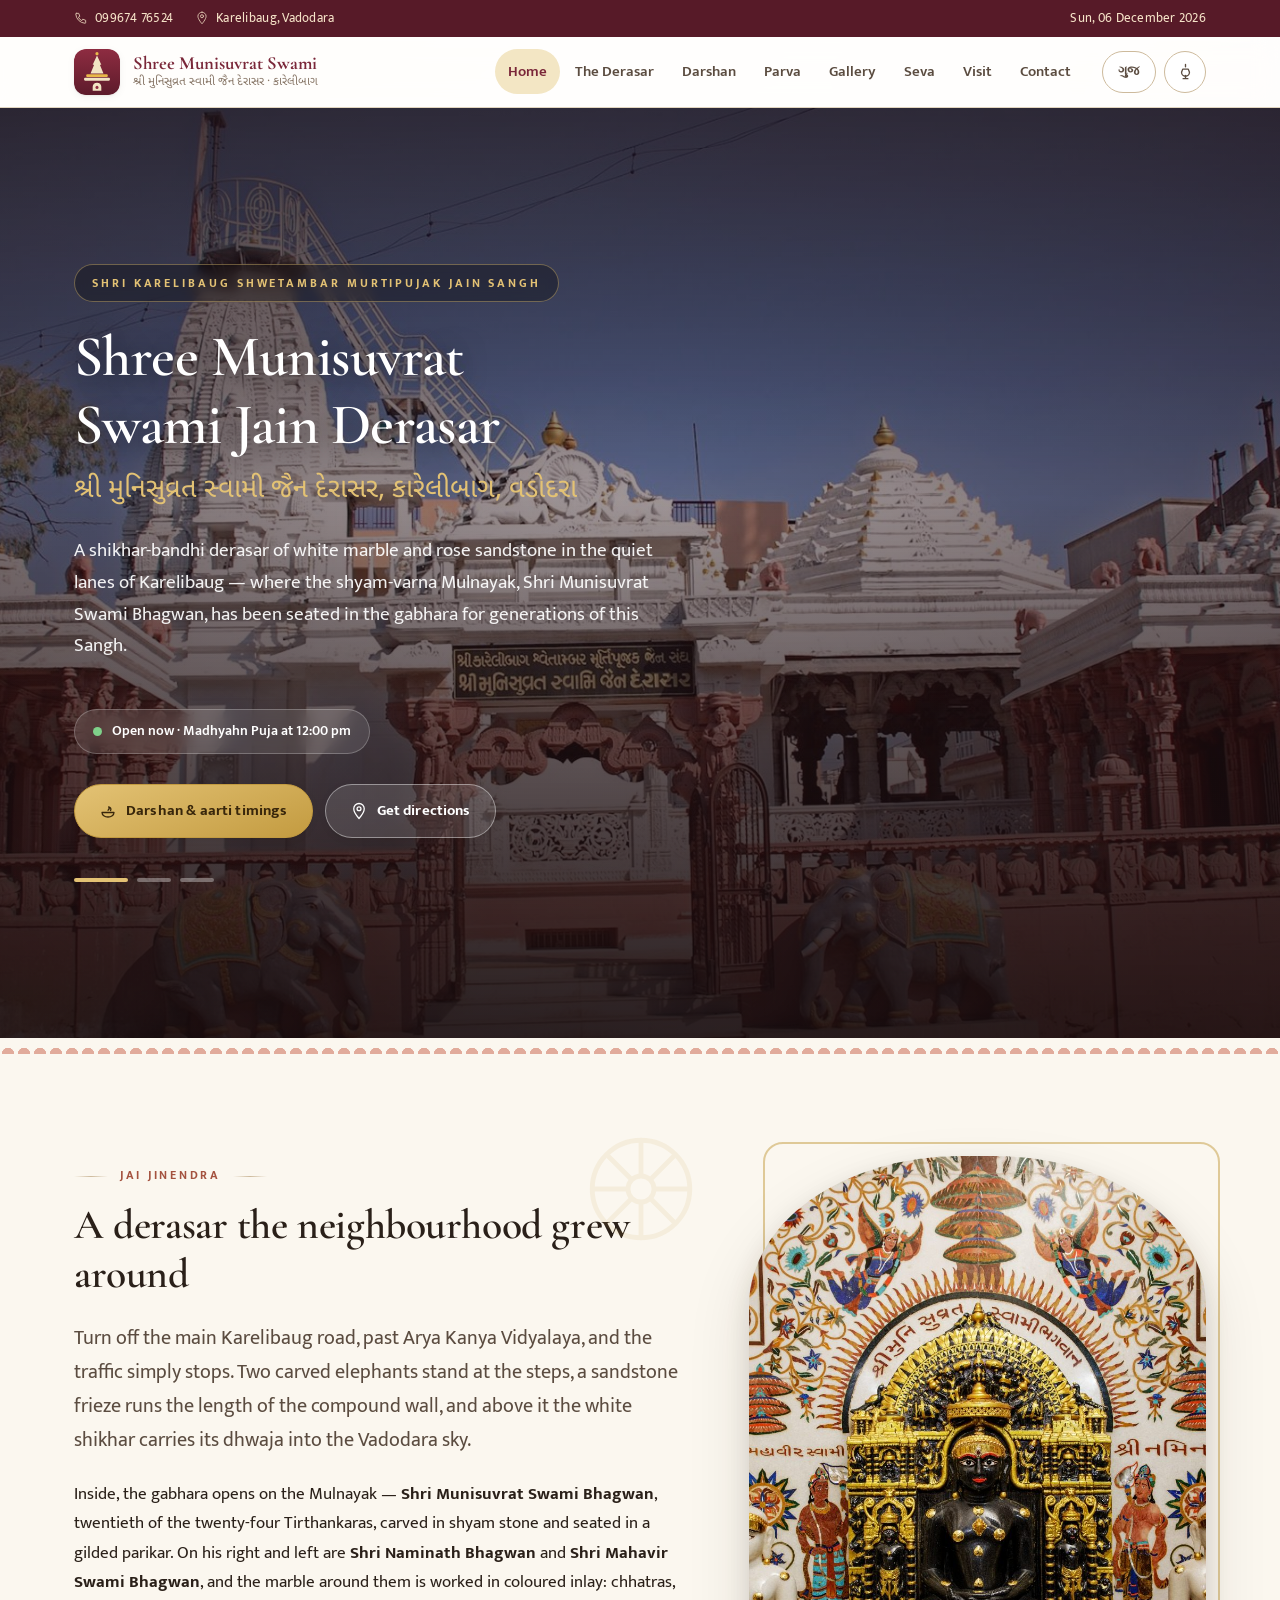
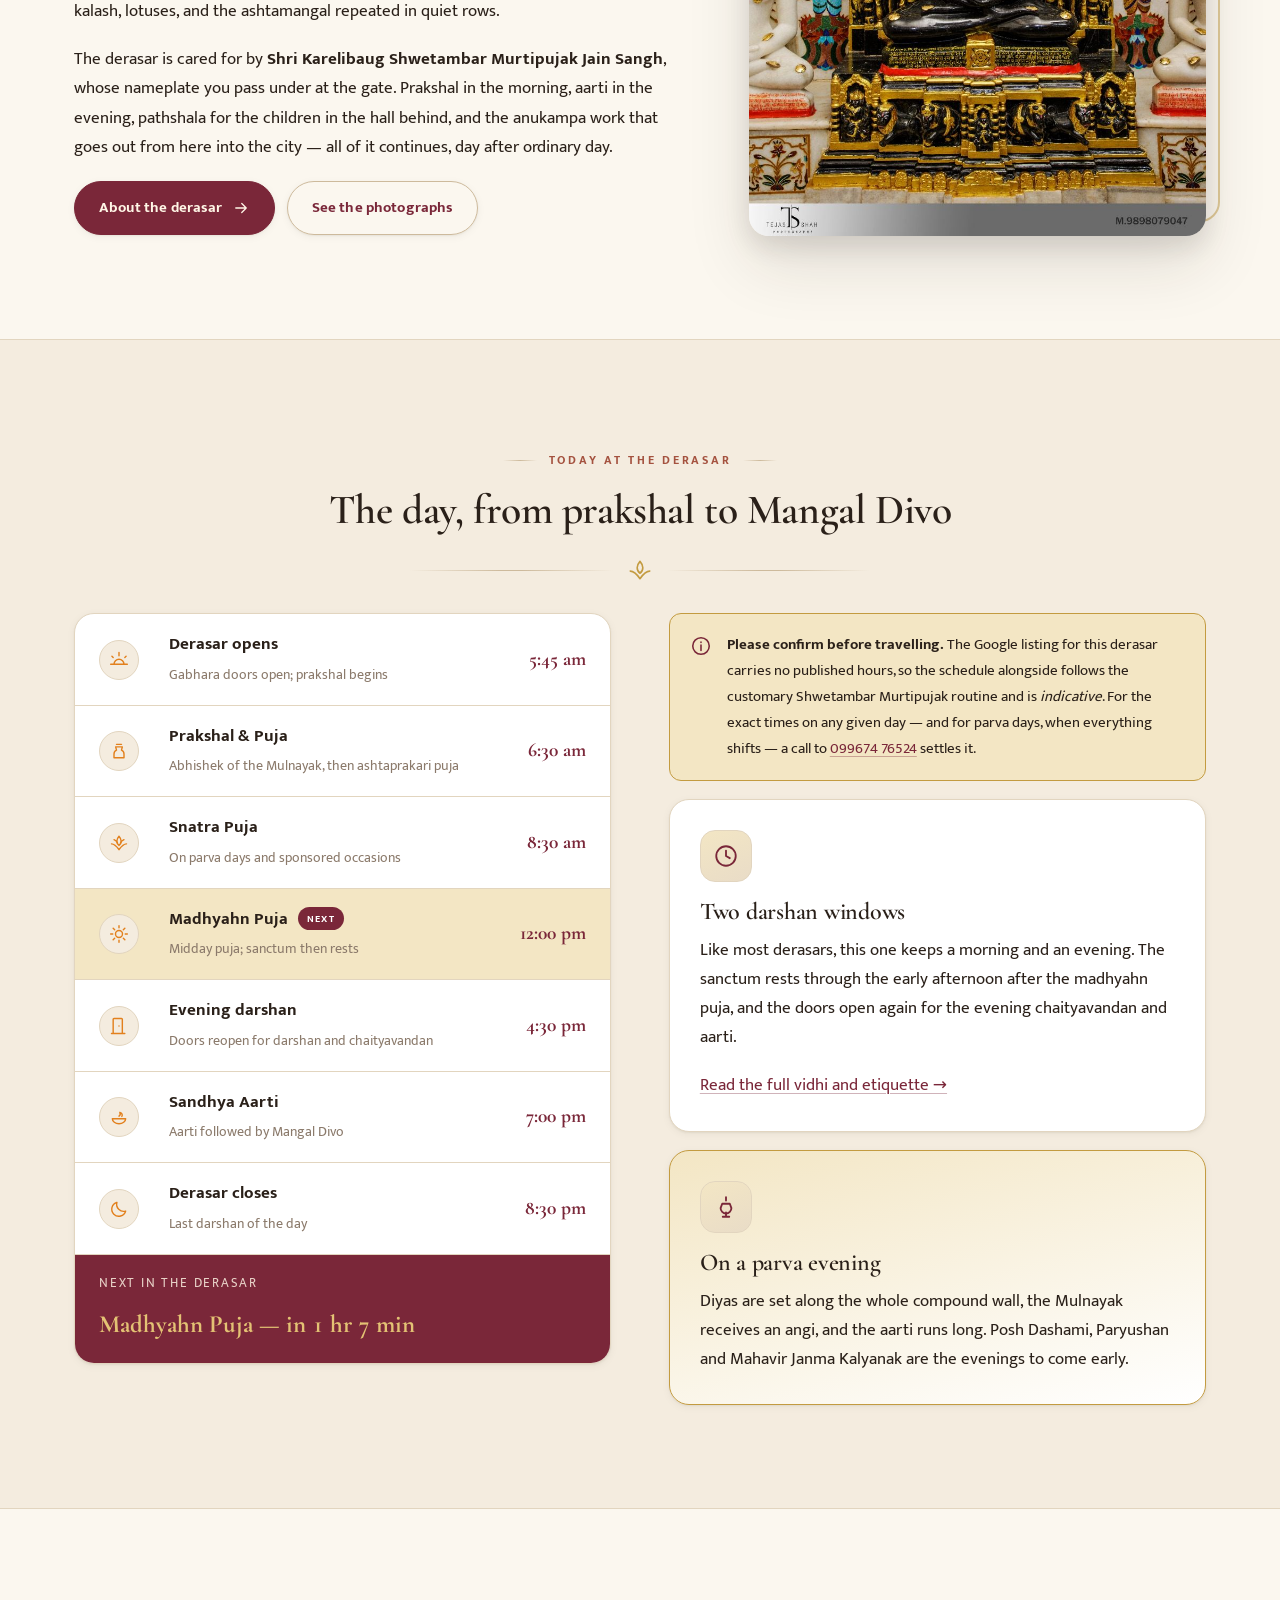
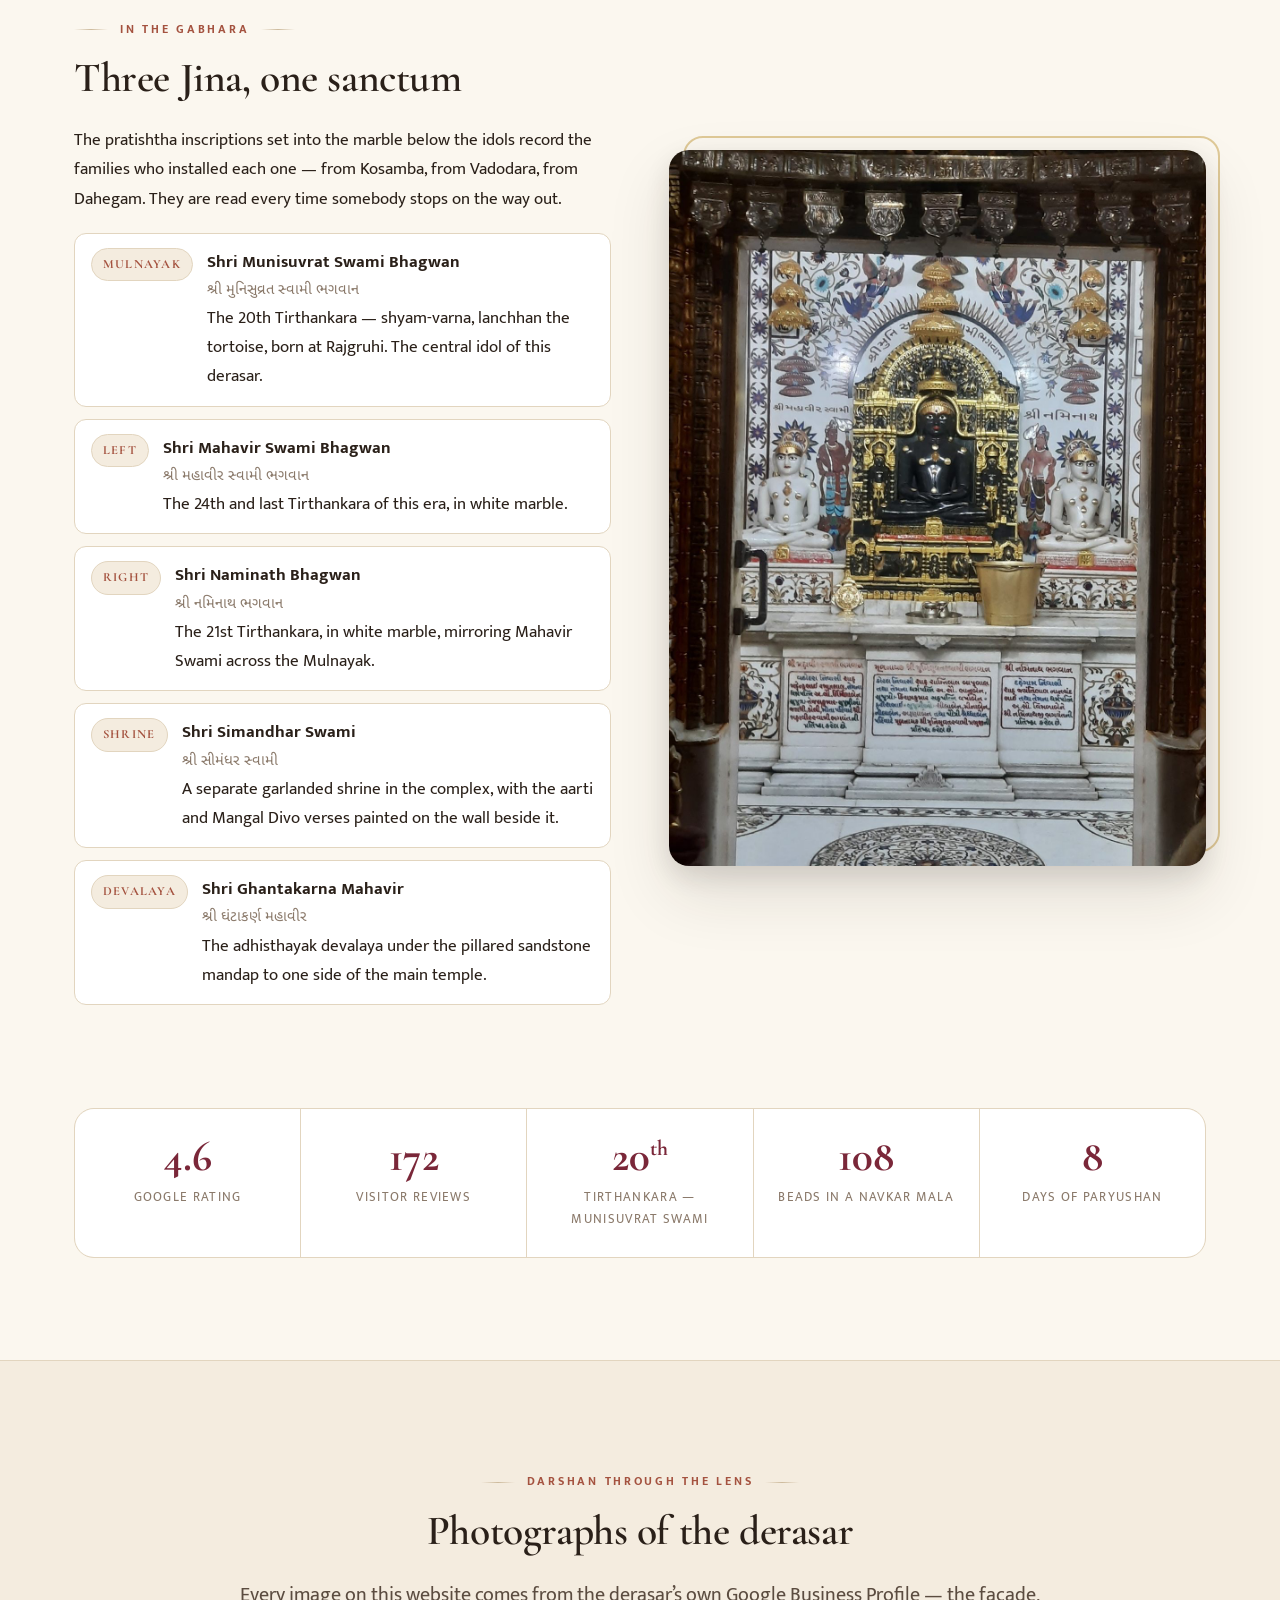
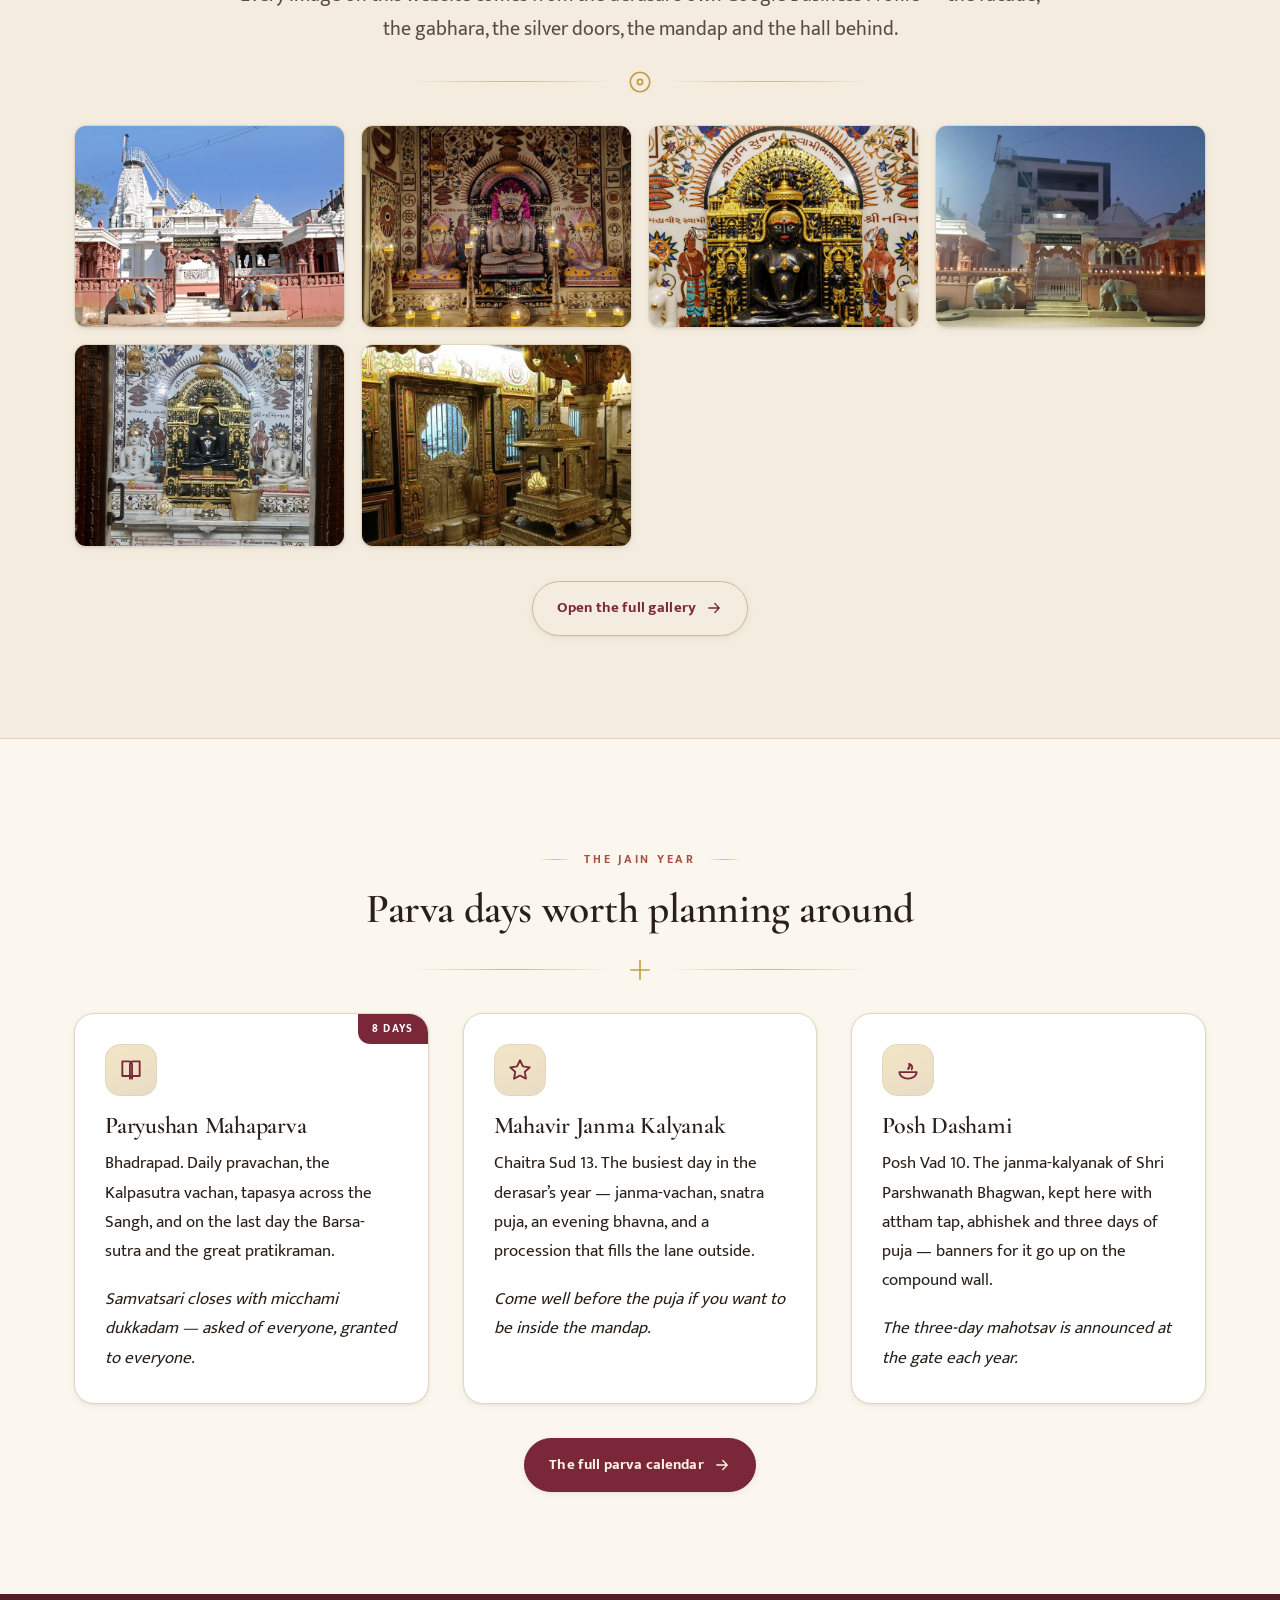
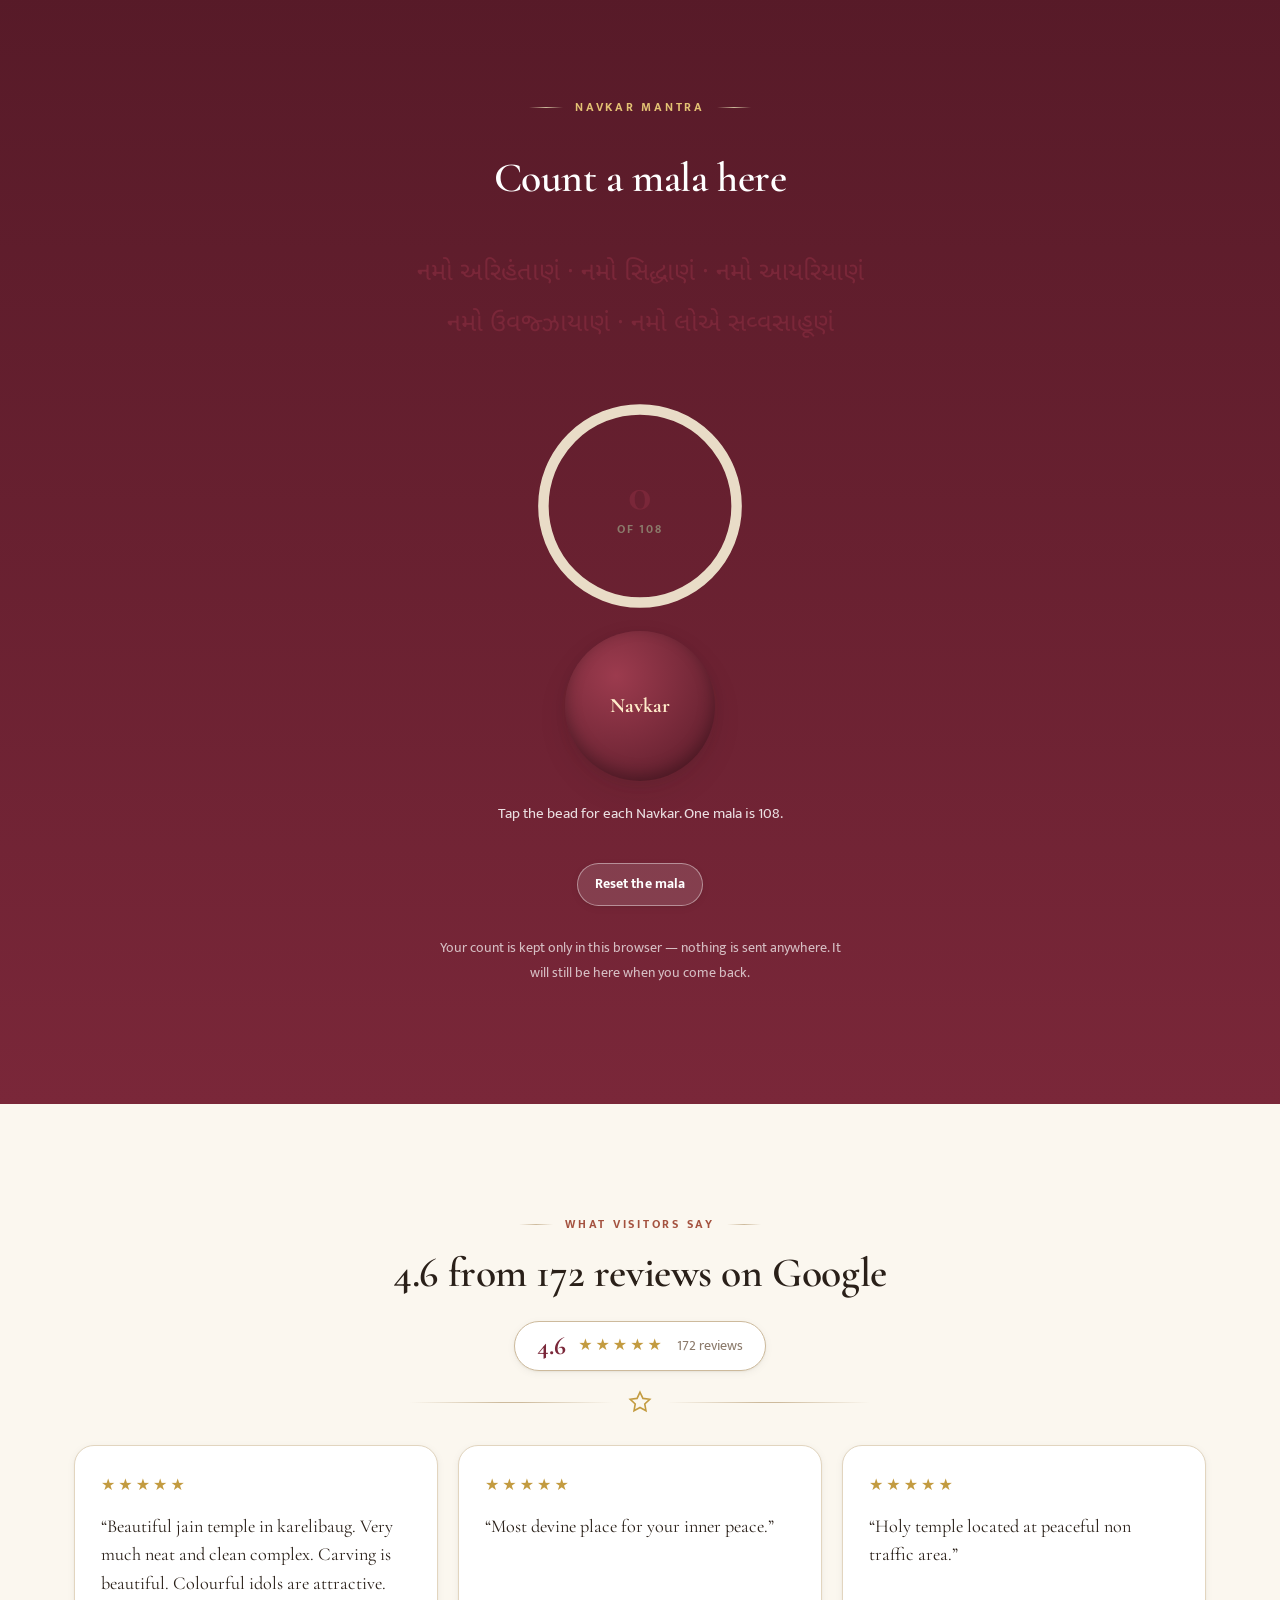
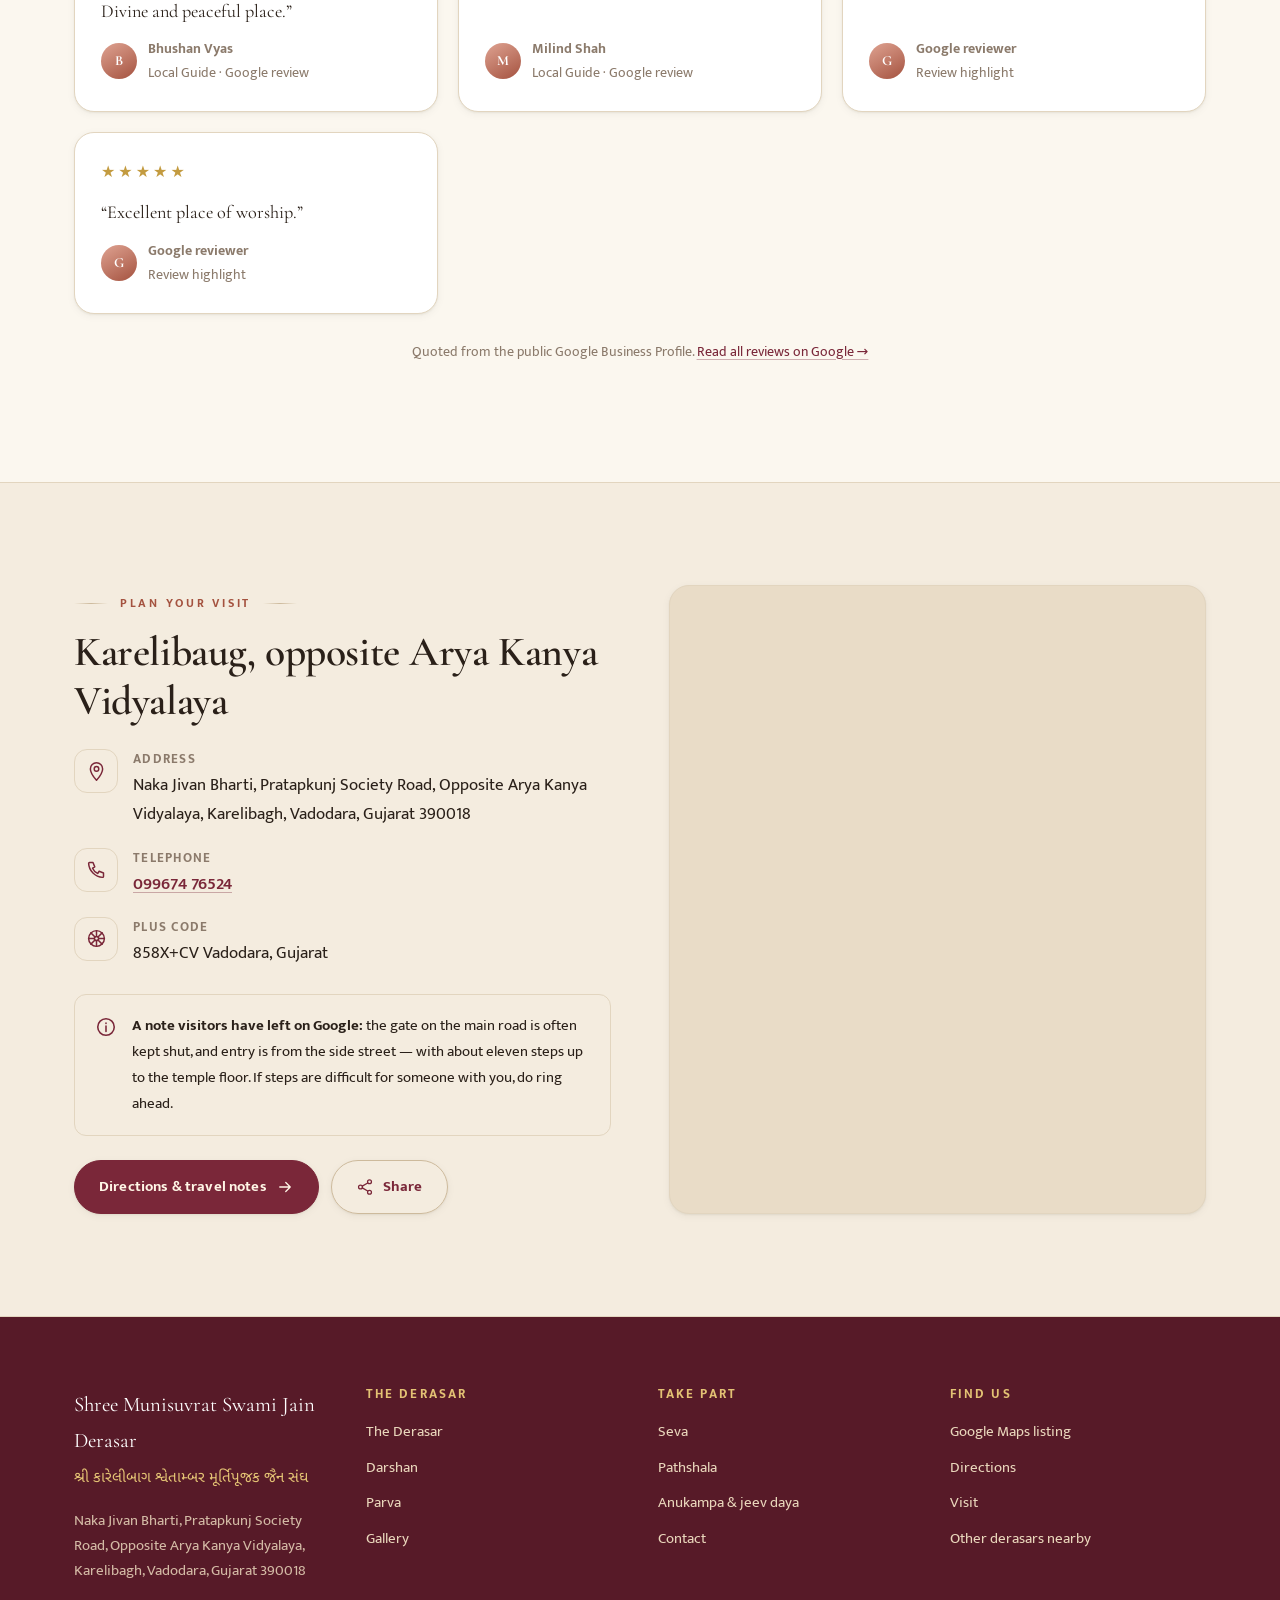
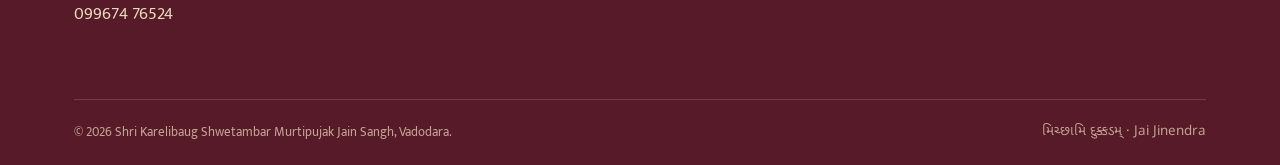
==== index.html @ a9606ded "Website for Shree Munisuvrat Swami Jain Derasar, Karelibaug, Vadodara An eight-page static site for " ====
<!DOCTYPE html>
<html lang="en" data-lang="en" data-mode="day">
<head>
<meta charset="utf-8">
<meta name="viewport" content="width=device-width, initial-scale=1">
<title>Shree Munisuvrat Swami Jain Derasar — Karelibaug, Vadodara</title>
<meta name="description" content="Shree Munisuvrat Swami Jain Derasar, Karelibaug, Vadodara — a shikhar-bandhi Shwetambar Murtipujak temple of Shri Karelibaug Jain Sangh. Darshan and aarti timings, photographs, parva calendar, seva and directions.">
<meta name="theme-color" content="#7a2739">
<link rel="canonical" href="./index.html">
<link rel="icon" href="assets/img/favicon.svg" type="image/svg+xml">
<meta property="og:type" content="website">
<meta property="og:title" content="Shree Munisuvrat Swami Jain Derasar — Karelibaug, Vadodara">
<meta property="og:description" content="A shikhar-bandhi Shwetambar Murtipujak derasar in Karelibaug, Vadodara. Mulnayak Shri Munisuvrat Swami Bhagwan.">
<meta property="og:image" content="assets/img/og-image.jpg">
<link rel="preconnect" href="https://fonts.googleapis.com">
<link rel="preconnect" href="https://fonts.gstatic.com" crossorigin>
<link href="https://fonts.googleapis.com/css2?family=Cormorant+Garamond:wght@400;500;600;700&family=Mukta:wght@300;400;600;700&family=Noto+Sans+Gujarati:wght@400;600;700&display=swap" rel="stylesheet">
<link rel="stylesheet" href="assets/css/style.css">
<script type="application/ld+json">
{
  "@context": "https://schema.org",
  "@type": "PlaceOfWorship",
  "name": "Shree Munisuvrat Swami Jain Derasar",
  "alternateName": "શ્રી મુનિસુવ્રત સ્વામી જૈન દેરાસર",
  "description": "Shwetambar Murtipujak Jain derasar of Shri Karelibaug Jain Sangh, Vadodara. Mulnayak Shri Munisuvrat Swami Bhagwan.",
  "image": "assets/img/og-image.jpg",
  "telephone": "+91-99674-76524",
  "address": {
    "@type": "PostalAddress",
    "streetAddress": "Naka Jivan Bharti, Pratapkunj Society Road, Opposite Arya Kanya Vidyalaya, Karelibagh",
    "addressLocality": "Vadodara",
    "addressRegion": "Gujarat",
    "postalCode": "390018",
    "addressCountry": "IN"
  },
  "geo": { "@type": "GeoCoordinates", "latitude": 22.3160642, "longitude": 73.1997035 },
  "aggregateRating": { "@type": "AggregateRating", "ratingValue": "4.6", "reviewCount": "172" },
  "hasMap": "https://maps.app.goo.gl/kbTzvgjWpJrhCLjv8"
}
</script>
</head>
<body>
<a class="skip" href="#main">Skip to content</a>

<div class="topbar">
  <div class="wrap">
    <a href="tel:+919967476524"><i data-icon="phone"></i> 099674 76524</a>
    <a href="https://maps.app.goo.gl/kbTzvgjWpJrhCLjv8" target="_blank" rel="noopener"><i data-icon="pin"></i> Karelibaug, Vadodara</a>
    <span class="spacer"></span>
    <span data-today></span>
  </div>
</div>

<header class="site-head">
  <div class="wrap">
    <a class="brand" href="index.html">
      <img class="brand__mark" src="assets/img/favicon.svg" alt="" width="46" height="46">
      <span class="brand__txt">
        <span class="brand__name">Shree Munisuvrat Swami</span>
        <span class="brand__sub">શ્રી મુનિસુવ્રત સ્વામી જૈન દેરાસર · કારેલીબાગ</span>
      </span>
    </a>
    <nav class="nav" id="nav" aria-label="Main">
      <ul>
        <li><a href="index.html" aria-current="page"><span data-en>Home</span><span data-gu class="gu">મુખ્ય પૃષ્ઠ</span></a></li>
        <li><a href="about.html"><span data-en>The Derasar</span><span data-gu class="gu">દેરાસર</span></a></li>
        <li><a href="darshan.html"><span data-en>Darshan</span><span data-gu class="gu">દર્શન</span></a></li>
        <li><a href="events.html"><span data-en>Parva</span><span data-gu class="gu">પર્વ</span></a></li>
        <li><a href="gallery.html"><span data-en>Gallery</span><span data-gu class="gu">તસવીરો</span></a></li>
        <li><a href="seva.html"><span data-en>Seva</span><span data-gu class="gu">સેવા</span></a></li>
        <li><a href="visit.html"><span data-en>Visit</span><span data-gu class="gu">પધારો</span></a></li>
        <li><a href="contact.html"><span data-en>Contact</span><span data-gu class="gu">સંપર્ક</span></a></li>
      </ul>
    </nav>
    <div class="head-tools">
      <button class="icon-btn lang-btn" type="button">ગુજ</button>
      <button class="icon-btn mode-btn" type="button"></button>
      <button class="icon-btn nav-toggle" type="button" aria-expanded="false" aria-controls="nav" aria-label="Open menu"><i data-icon="menu"></i></button>
    </div>
  </div>
</header>
<div class="nav-scrim"></div>

<main id="main">

  <!-- ============ HERO ============ -->
  <section class="hero">
    <div class="hero__media">
      <img class="is-active" src="assets/img/hero-facade.jpg" alt="The white marble and rose sandstone facade of Shree Munisuvrat Swami Jain Derasar" width="2000" height="1000" fetchpriority="high">
      <img src="assets/img/hero-sanctum.jpg" alt="Mulnayak Shri Munisuvrat Swami Bhagwan surrounded by ghee lamps" width="2000" height="1000" loading="lazy">
      <img src="assets/img/hero-dusk.jpg" alt="The derasar at dusk with rows of diyas along the compound wall" width="2000" height="1000" loading="lazy">
    </div>
    <div class="wrap hero__inner">
      <span class="hero__eyebrow">Shri Karelibaug Shwetambar Murtipujak Jain Sangh</span>
      <h1>Shree Munisuvrat Swami Jain Derasar</h1>
      <p class="hero__guj gu">શ્રી મુનિસુવ્રત સ્વામી જૈન દેરાસર, કારેલીબાગ, વડોદરા</p>
      <p class="hero__lede">A shikhar-bandhi derasar of white marble and rose sandstone in the quiet lanes of Karelibaug — where the shyam-varna Mulnayak, Shri Munisuvrat Swami Bhagwan, has been seated in the gabhara for generations of this Sangh.</p>
      <div class="status" data-status-pill data-state="open"><span class="status__dot"></span><span>Loading today’s schedule…</span></div>
      <div class="btn-row">
        <a class="btn btn--gold" href="darshan.html"><i data-icon="diya"></i> Darshan &amp; aarti timings</a>
        <a class="btn btn--light" href="https://www.google.com/maps/dir/?api=1&amp;destination=22.3160642%2C73.1997035" target="_blank" rel="noopener"><i data-icon="pin"></i> Get directions</a>
      </div>
      <div class="hero__dots" role="tablist" aria-label="Change photograph"></div>
    </div>
  </section>
  <div class="frieze"></div>

  <!-- ============ WELCOME ============ -->
  <section class="section">
    <div class="wrap split split--wide-l">
      <div class="watermark">
        <svg class="wm" viewBox="0 0 24 24" fill="none" stroke="currentColor" stroke-width=".9" aria-hidden="true"><circle cx="12" cy="12" r="9"/><circle cx="12" cy="12" r="2.4"/><path d="M12 3v6.6M12 14.4V21M3 12h6.6M14.4 12H21M5.6 5.6l4.7 4.7M13.7 13.7l4.7 4.7M18.4 5.6l-4.7 4.7M10.3 13.7l-4.7 4.7"/></svg>
        <span class="eyebrow">Jai Jinendra</span>
        <h2>A derasar the neighbourhood grew around</h2>
        <p class="lede">Turn off the main Karelibaug road, past Arya Kanya Vidyalaya, and the traffic simply stops. Two carved elephants stand at the steps, a sandstone frieze runs the length of the compound wall, and above it the white shikhar carries its dhwaja into the Vadodara sky.</p>
        <p>Inside, the gabhara opens on the Mulnayak — <strong>Shri Munisuvrat Swami Bhagwan</strong>, twentieth of the twenty-four Tirthankaras, carved in shyam stone and seated in a gilded parikar. On his right and left are <strong>Shri Naminath Bhagwan</strong> and <strong>Shri Mahavir Swami Bhagwan</strong>, and the marble around them is worked in coloured inlay: chhatras, kalash, lotuses, and the ashtamangal repeated in quiet rows.</p>
        <p>The derasar is cared for by <strong>Shri Karelibaug Shwetambar Murtipujak Jain Sangh</strong>, whose nameplate you pass under at the gate. Prakshal in the morning, aarti in the evening, pathshala for the children in the hall behind, and the anukampa work that goes out from here into the city — all of it continues, day after ordinary day.</p>
        <div class="btn-row">
          <a class="btn" href="about.html">About the derasar <i data-icon="arrow"></i></a>
          <a class="btn btn--ghost" href="gallery.html">See the photographs</a>
        </div>
      </div>
      <div class="framed framed--arch reveal">
        <img src="assets/img/mulnayak-closeup.jpg" alt="Mulnayak Shri Munisuvrat Swami Bhagwan in black stone, seated in a golden parikar against inlaid marble" width="859" height="1280" loading="lazy">
      </div>
    </div>
  </section>

  <!-- ============ TODAY ============ -->
  <section class="section section--tint">
    <div class="wrap">
      <div class="center">
        <span class="eyebrow">Today at the derasar</span>
        <h2>The day, from prakshal to Mangal Divo</h2>
        <div class="divider"><svg viewBox="0 0 24 24" fill="none" stroke="currentColor" stroke-width="1.5" stroke-linecap="round" stroke-linejoin="round"><path d="M12 4c1.8 2 2.6 4 2.6 6C14.6 12 13.5 14 12 15c-1.5-1-2.6-3-2.6-5 0-2 .8-4 2.6-6z"/><path d="M3 13c3.3 0 6 2.7 9 7 3-4.3 5.7-7 9-7"/></svg></div>
      </div>
      <div class="split" style="align-items:start">
        <div class="timings" data-timings></div>
        <div class="grid" style="gap:18px">
          <div class="notice">
            <i data-icon="info"></i>
            <p><strong>Please confirm before travelling.</strong> The Google listing for this derasar carries no published hours, so the schedule alongside follows the customary Shwetambar Murtipujak routine and is <em>indicative</em>. For the exact times on any given day — and for parva days, when everything shifts — a call to <a href="tel:+919967476524">099674 76524</a> settles it.</p>
          </div>
          <div class="card">
            <span class="card__ico"><i data-icon="clock"></i></span>
            <h3>Two darshan windows</h3>
            <p>Like most derasars, this one keeps a morning and an evening. The sanctum rests through the early afternoon after the madhyahn puja, and the doors open again for the evening chaityavandan and aarti.</p>
            <p class="mb-0"><a href="darshan.html">Read the full vidhi and etiquette →</a></p>
          </div>
          <div class="card card--gold">
            <span class="card__ico"><i data-icon="lamp"></i></span>
            <h3>On a parva evening</h3>
            <p class="mb-0">Diyas are set along the whole compound wall, the Mulnayak receives an angi, and the aarti runs long. Posh Dashami, Paryushan and Mahavir Janma Kalyanak are the evenings to come early.</p>
          </div>
        </div>
      </div>
    </div>
  </section>

  <!-- ============ THE BHAGWAN ============ -->
  <section class="section">
    <div class="wrap split split--flip">
      <div class="framed reveal">
        <img src="assets/img/gabhara-doorway.jpg" alt="The gabhara doorway showing the Mulnayak flanked by two white marble Tirthankara idols" width="1200" height="1600" loading="lazy">
      </div>
      <div>
        <span class="eyebrow">In the gabhara</span>
        <h2>Three Jina, one sanctum</h2>
        <p>The pratishtha inscriptions set into the marble below the idols record the families who installed each one — from Kosamba, from Vadodara, from Dahegam. They are read every time somebody stops on the way out.</p>
        <ul class="deity-list">
          <li><span class="pos">Mulnayak</span><span><strong>Shri Munisuvrat Swami Bhagwan</strong><span class="gu">શ્રી મુનિસુવ્રત સ્વામી ભગવાન</span>The 20th Tirthankara — shyam-varna, lanchhan the tortoise, born at Rajgruhi. The central idol of this derasar.</span></li>
          <li><span class="pos">Left</span><span><strong>Shri Mahavir Swami Bhagwan</strong><span class="gu">શ્રી મહાવીર સ્વામી ભગવાન</span>The 24th and last Tirthankara of this era, in white marble.</span></li>
          <li><span class="pos">Right</span><span><strong>Shri Naminath Bhagwan</strong><span class="gu">શ્રી નમિનાથ ભગવાન</span>The 21st Tirthankara, in white marble, mirroring Mahavir Swami across the Mulnayak.</span></li>
          <li><span class="pos">Shrine</span><span><strong>Shri Simandhar Swami</strong><span class="gu">શ્રી સીમંધર સ્વામી</span>A separate garlanded shrine in the complex, with the aarti and Mangal Divo verses painted on the wall beside it.</span></li>
          <li><span class="pos">Devalaya</span><span><strong>Shri Ghantakarna Mahavir</strong><span class="gu">શ્રી ઘંટાકર્ણ મહાવીર</span>The adhisthayak devalaya under the pillared sandstone mandap to one side of the main temple.</span></li>
        </ul>
      </div>
    </div>
  </section>

  <!-- ============ STATS ============ -->
  <section class="section" style="padding-top:0">
    <div class="wrap">
      <div class="stats reveal">
        <div class="stat"><div class="stat__n">4.6</div><div class="stat__l">Google rating</div></div>
        <div class="stat"><div class="stat__n">172</div><div class="stat__l">Visitor reviews</div></div>
        <div class="stat"><div class="stat__n">20<sup style="font-size:.5em">th</sup></div><div class="stat__l">Tirthankara — Munisuvrat Swami</div></div>
        <div class="stat"><div class="stat__n">108</div><div class="stat__l">Beads in a Navkar mala</div></div>
        <div class="stat"><div class="stat__n">8</div><div class="stat__l">Days of Paryushan</div></div>
      </div>
    </div>
  </section>

  <!-- ============ GALLERY PREVIEW ============ -->
  <section class="section section--tint">
    <div class="wrap">
      <div class="center">
        <span class="eyebrow">Darshan through the lens</span>
        <h2>Photographs of the derasar</h2>
        <p class="lede narrow">Every image on this website comes from the derasar’s own Google Business Profile — the facade, the gabhara, the silver doors, the mandap and the hall behind.</p>
        <div class="divider"><svg viewBox="0 0 24 24" fill="none" stroke="currentColor" stroke-width="1.5"><circle cx="12" cy="12" r="9"/><circle cx="12" cy="12" r="2.4"/></svg></div>
      </div>
      <div class="gallery" data-gallery data-limit="6"></div>
      <div class="center" style="margin-top:34px">
        <a class="btn btn--ghost" href="gallery.html">Open the full gallery <i data-icon="arrow"></i></a>
      </div>
    </div>
  </section>

  <!-- ============ PARVA HIGHLIGHTS ============ -->
  <section class="section">
    <div class="wrap">
      <div class="center">
        <span class="eyebrow">The Jain year</span>
        <h2>Parva days worth planning around</h2>
        <div class="divider"><svg viewBox="0 0 24 24" fill="none" stroke="currentColor" stroke-width="1.5"><path d="M12 3v18M3 12h18"/></svg></div>
      </div>
      <div class="grid g-3">
        <article class="card card--lift reveal"><span class="card__tag">8 days</span>
          <span class="card__ico"><i data-icon="book"></i></span>
          <h3>Paryushan Mahaparva</h3>
          <p>Bhadrapad. Daily pravachan, the Kalpasutra vachan, tapasya across the Sangh, and on the last day the Barsa-sutra and the great pratikraman.</p>
          <p class="mb-0"><em>Samvatsari closes with micchami dukkadam — asked of everyone, granted to everyone.</em></p>
        </article>
        <article class="card card--lift reveal">
          <span class="card__ico"><i data-icon="star"></i></span>
          <h3>Mahavir Janma Kalyanak</h3>
          <p>Chaitra Sud 13. The busiest day in the derasar’s year — janma-vachan, snatra puja, an evening bhavna, and a procession that fills the lane outside.</p>
          <p class="mb-0"><em>Come well before the puja if you want to be inside the mandap.</em></p>
        </article>
        <article class="card card--lift reveal">
          <span class="card__ico"><i data-icon="diya"></i></span>
          <h3>Posh Dashami</h3>
          <p>Posh Vad 10. The janma-kalyanak of Shri Parshwanath Bhagwan, kept here with attham tap, abhishek and three days of puja — banners for it go up on the compound wall.</p>
          <p class="mb-0"><em>The three-day mahotsav is announced at the gate each year.</em></p>
        </article>
      </div>
      <div class="center" style="margin-top:34px">
        <a class="btn" href="events.html">The full parva calendar <i data-icon="arrow"></i></a>
      </div>
    </div>
  </section>

  <!-- ============ JAPA ============ -->
  <section class="section section--deep">
    <div class="wrap narrow japa">
      <span class="eyebrow" style="color:var(--gold-l)">Navkar Mantra</span>
      <h2 class="mt-0">Count a mala here</h2>
      <p class="japa__mantra gu">નમો અરિહંતાણં · નમો સિદ્ધાણં · નમો આયરિયાણં<br>નમો ઉવજ્ઝાયાણં · નમો લોએ સવ્વસાહૂણં</p>
      <div data-japa style="display:grid;gap:20px;justify-items:center">
        <div class="japa__ring">
          <svg viewBox="0 0 200 200" aria-hidden="true">
            <defs><linearGradient id="japaGrad" x1="0" y1="0" x2="1" y2="1">
              <stop offset="0" stop-color="#f0d492"/><stop offset="1" stop-color="#c39b40"/>
            </linearGradient></defs>
            <circle class="japa__track" cx="100" cy="100" r="92"/>
            <circle class="japa__prog"  cx="100" cy="100" r="92"/>
          </svg>
          <span class="japa__num"><b>0</b><small>of 108</small></span>
        </div>
        <button class="japa__tap" type="button">Navkar</button>
        <p class="japa__mala" style="color:rgba(255,255,255,.85)"></p>
        <button class="btn btn--light btn--sm" type="button" data-japa-reset>Reset the mala</button>
      </div>
      <p style="color:rgba(255,255,255,.7);font-size:.9rem;max-width:52ch;margin-top:8px">Your count is kept only in this browser — nothing is sent anywhere. It will still be here when you come back.</p>
    </div>
  </section>

  <!-- ============ REVIEWS ============ -->
  <section class="section">
    <div class="wrap">
      <div class="center">
        <span class="eyebrow">What visitors say</span>
        <h2>4.6 from 172 reviews on Google</h2>
        <p><span class="rating-badge"><b>4.6</b><span class="review__stars">★★★★★</span><span style="font-size:.88rem;color:var(--ink-faint)">172 reviews</span></span></p>
        <div class="divider"><svg viewBox="0 0 24 24" fill="none" stroke="currentColor" stroke-width="1.5"><path d="m12 3 2.7 5.7 6.3.8-4.6 4.3 1.1 6.2L12 17.1 6.5 20l1.1-6.2L3 9.5l6.3-.8L12 3z"/></svg></div>
      </div>
      <div class="reviews" data-reviews></div>
      <p class="center" style="margin-top:26px;font-size:.88rem;color:var(--ink-faint)">Quoted from the public Google Business Profile. <a href="https://maps.app.goo.gl/kbTzvgjWpJrhCLjv8" target="_blank" rel="noopener">Read all reviews on Google →</a></p>
    </div>
  </section>

  <!-- ============ VISIT ============ -->
  <section class="section section--tint">
    <div class="wrap split" style="align-items:stretch">
      <div>
        <span class="eyebrow">Plan your visit</span>
        <h2>Karelibaug, opposite Arya Kanya Vidyalaya</h2>
        <ul class="contact-list" style="margin-bottom:26px">
          <li><span class="ico"><i data-icon="pin"></i></span><span><b>Address</b>Naka Jivan Bharti, Pratapkunj Society Road, Opposite Arya Kanya Vidyalaya, Karelibagh, Vadodara, Gujarat 390018</span></li>
          <li><span class="ico"><i data-icon="phone"></i></span><span><b>Telephone</b><a href="tel:+919967476524">099674 76524</a></span></li>
          <li><span class="ico"><i data-icon="dharma"></i></span><span><b>Plus code</b>858X+CV Vadodara, Gujarat</span></li>
        </ul>
        <div class="notice notice--plain">
          <i data-icon="info"></i>
          <p class="mb-0"><strong>A note visitors have left on Google:</strong> the gate on the main road is often kept shut, and entry is from the side street — with about eleven steps up to the temple floor. If steps are difficult for someone with you, do ring ahead.</p>
        </div>
        <div class="btn-row" style="margin-top:24px">
          <a class="btn" href="visit.html">Directions &amp; travel notes <i data-icon="arrow"></i></a>
          <button class="btn btn--ghost" type="button" data-share><i data-icon="share"></i> Share</button>
        </div>
      </div>
      <div class="map-frame">
        <iframe title="Map showing Shree Munisuvrat Swami Jain Derasar, Karelibaug, Vadodara"
                src="https://www.google.com/maps?q=22.3160642,73.1997035&hl=en&z=17&output=embed"
                loading="lazy" referrerpolicy="no-referrer-when-downgrade" allowfullscreen></iframe>
      </div>
    </div>
  </section>

</main>

<!-- ============ LIGHTBOX ============ -->
<div class="lbox" role="dialog" aria-modal="true" aria-label="Photograph viewer">
  <div class="lbox__stage"><img src="[data-uri]" alt=""></div>
  <div class="lbox__bar"><span class="lbox__count"></span><span class="lbox__cap"></span></div>
  <button class="lbox__btn lbox__prev" type="button" aria-label="Previous photograph"><svg viewBox="0 0 24 24" fill="none" stroke="currentColor" stroke-width="1.8" stroke-linecap="round"><path d="M15 5l-7 7 7 7"/></svg></button>
  <button class="lbox__btn lbox__next" type="button" aria-label="Next photograph"><svg viewBox="0 0 24 24" fill="none" stroke="currentColor" stroke-width="1.8" stroke-linecap="round"><path d="M9 5l7 7-7 7"/></svg></button>
  <button class="lbox__btn lbox__close" type="button" aria-label="Close viewer"><svg viewBox="0 0 24 24" fill="none" stroke="currentColor" stroke-width="1.8" stroke-linecap="round"><path d="M6 6l12 12M18 6 6 18"/></svg></button>
</div>

<footer class="site-foot">
  <div class="wrap">
    <div class="foot-grid">
      <div>
        <div class="foot-brand">Shree Munisuvrat Swami Jain Derasar</div>
        <p class="foot-guj">શ્રી કારેલીબાગ શ્વેતામ્બર મૂર્તિપૂજક જૈન સંઘ</p>
        <p style="font-size:.92rem;opacity:.85">Naka Jivan Bharti, Pratapkunj Society Road, Opposite Arya Kanya Vidyalaya, Karelibagh, Vadodara, Gujarat 390018</p>
        <p style="margin-bottom:0"><a href="tel:+919967476524">099674 76524</a></p>
      </div>
      <div>
        <h4>The derasar</h4>
        <ul>
          <li><a href="about.html"><span data-en>The Derasar</span><span data-gu class="gu">દેરાસર</span></a></li>
          <li><a href="darshan.html"><span data-en>Darshan</span><span data-gu class="gu">દર્શન</span></a></li>
          <li><a href="events.html"><span data-en>Parva</span><span data-gu class="gu">પર્વ</span></a></li>
          <li><a href="gallery.html"><span data-en>Gallery</span><span data-gu class="gu">તસવીરો</span></a></li>
        </ul>
      </div>
      <div>
        <h4>Take part</h4>
        <ul>
          <li><a href="seva.html"><span data-en>Seva</span><span data-gu class="gu">સેવા</span></a></li>
          <li><a href="seva.html#pathshala">Pathshala</a></li>
          <li><a href="seva.html#anukampa">Anukampa &amp; jeev daya</a></li>
          <li><a href="contact.html"><span data-en>Contact</span><span data-gu class="gu">સંપર્ક</span></a></li>
        </ul>
      </div>
      <div>
        <h4>Find us</h4>
        <ul>
          <li><a href="https://maps.app.goo.gl/kbTzvgjWpJrhCLjv8" target="_blank" rel="noopener">Google Maps listing</a></li>
          <li><a href="https://www.google.com/maps/dir/?api=1&amp;destination=22.3160642%2C73.1997035" target="_blank" rel="noopener">Directions</a></li>
          <li><a href="visit.html"><span data-en>Visit</span><span data-gu class="gu">પધારો</span></a></li>
          <li><a href="visit.html#nearby">Other derasars nearby</a></li>
        </ul>
      </div>
    </div>
    <div class="foot-bottom">
      <span>© <span data-year></span> Shri Karelibaug Shwetambar Murtipujak Jain Sangh, Vadodara.</span>
      <span class="gu">મિચ્છામિ દુક્કડમ્ · Jai Jinendra</span>
    </div>
  </div>
</footer>

<button class="to-top" type="button" aria-label="Back to top"><i data-icon="up"></i></button>

<script src="assets/js/data.js"></script>
<script src="assets/js/site.js"></script>
</body>
</html>
---- assets/css/style.css ----
/* ==========================================================================
   Shree Munisuvrat Swami Jain Derasar — Karelibaug, Vadodara
   Theme: "Marble & Sandstone" — ivory marble, rose sandstone, temple gold
   ========================================================================== */

/* ---------- 1. Tokens --------------------------------------------------- */
:root {
  /* Sandstone / marble palette drawn from the derasar itself */
  --ink:         #2a2019;
  --ink-soft:    #5b4c40;
  --ink-faint:   #8b7a6b;

  --marble:      #fbf7ef;
  --marble-2:    #f4ecdf;
  --marble-3:    #e9dcc7;

  --sandstone:   #c1705c;
  --sandstone-d: #a4523f;
  --sandstone-l: #dfa392;

  --maroon:      #7a2739;
  --maroon-d:    #571a28;
  --maroon-l:    #9c3b4e;

  --gold:        #c39b40;
  --gold-l:      #e3c274;
  --gold-pale:   #f3e6c4;

  --saffron:     #e2801d;
  --diya:        #ffb340;
  --leaf:        #4c6b4a;

  --line:        #e2d5bf;
  --line-strong: #cdba9c;

  --surface:     #ffffff;
  --surface-2:   #fdfaf4;

  /* Typography */
  --f-display: "Cormorant Garamond", "Cambria", Georgia, "Times New Roman", serif;
  --f-body:    "Mukta", "Segoe UI", system-ui, -apple-system, sans-serif;
  --f-guj:     "Noto Sans Gujarati", "Shruti", "Mukta", sans-serif;

  /* Rhythm */
  --wrap: 1200px;
  --wrap-narrow: 800px;
  --r-sm: 6px;
  --r:    12px;
  --r-lg: 20px;

  --sh-1: 0 1px 2px rgba(42,32,25,.06), 0 2px 8px rgba(42,32,25,.05);
  --sh-2: 0 4px 12px rgba(42,32,25,.08), 0 12px 32px rgba(42,32,25,.07);
  --sh-3: 0 10px 24px rgba(42,32,25,.12), 0 28px 64px rgba(42,32,25,.12);

  --ease: cubic-bezier(.22,.61,.36,1);
}

/* "Diya mode" — the derasar after the evening aarti */
[data-mode="night"] {
  --ink:         #f3e8d6;
  --ink-soft:    #d3c1a7;
  --ink-faint:   #a08d74;

  --marble:      #1b1512;
  --marble-2:    #241c17;
  --marble-3:    #30241d;

  --line:        #3d2f25;
  --line-strong: #54402f;

  --surface:     #211a15;
  --surface-2:   #191310;

  --maroon:      #d0798c;
  --maroon-d:    #b35b6e;
  --maroon-l:    #e5a2b0;

  --gold:        #dfb95e;
  --gold-l:      #f0d492;
  --gold-pale:   #4a3a1e;

  --sandstone:   #d2836d;
  --sandstone-d: #b96a54;

  --sh-1: 0 1px 2px rgba(0,0,0,.4);
  --sh-2: 0 4px 14px rgba(0,0,0,.45);
  --sh-3: 0 12px 40px rgba(0,0,0,.55);
}

/* ---------- 2. Reset ---------------------------------------------------- */
*, *::before, *::after { box-sizing: border-box; }
html { -webkit-text-size-adjust: 100%; scroll-behavior: smooth; }
@media (prefers-reduced-motion: reduce) {
  html { scroll-behavior: auto; }
  *, *::before, *::after { animation-duration: .001ms !important; transition-duration: .001ms !important; }
}
body {
  margin: 0;
  font-family: var(--f-body);
  font-size: 17px;
  line-height: 1.72;
  color: var(--ink);
  /* NB: set background-color as a longhand, not via the `background`
     shorthand — a shorthand carrying var() plus a later background-image
     longhand stops the colour re-resolving when the theme tokens change. */
  background-color: var(--marble);
  overflow-x: hidden;
  /* faint marble veining */
  background-image:
    radial-gradient(1200px 600px at 12% -5%, rgba(195,155,64,.06), transparent 60%),
    radial-gradient(900px 500px at 105% 12%, rgba(122,39,57,.05), transparent 60%);
  background-attachment: fixed;
  transition: background-color .4s var(--ease), color .4s var(--ease);
}
/* height:auto is load-bearing — the images carry width/height attributes for
   layout stability, and without it any rule that sets only the width leaves
   the attribute height in force and squashes the picture. */
img, svg, video { max-width: 100%; height: auto; display: block; }
a { color: var(--maroon); text-decoration-color: color-mix(in srgb, var(--maroon) 35%, transparent); text-underline-offset: 3px; }
a:hover { color: var(--maroon-d); }
button { font: inherit; color: inherit; }
:focus-visible { outline: 3px solid var(--gold); outline-offset: 3px; border-radius: 4px; }
::selection { background: var(--gold-l); color: var(--ink); }

h1, h2, h3, h4 { font-family: var(--f-display); font-weight: 600; line-height: 1.18; margin: 0 0 .55em; letter-spacing: -.01em; }
h1 { font-size: clamp(2.1rem, 5.2vw, 3.6rem); }
h2 { font-size: clamp(1.7rem, 3.6vw, 2.6rem); }
h3 { font-size: clamp(1.2rem, 2.2vw, 1.5rem); }
h4 { font-size: 1.07rem; font-family: var(--f-body); font-weight: 700; letter-spacing: .01em; }
p  { margin: 0 0 1.1em; }
:lang(gu), .gu { font-family: var(--f-guj); line-height: 1.85; }

/* ---------- 3. Layout helpers ------------------------------------------- */
.wrap  { width: 100%; max-width: var(--wrap); margin-inline: auto; padding-inline: clamp(18px, 4vw, 34px); }
.narrow{ max-width: var(--wrap-narrow); margin-inline: auto; }
.section { padding-block: clamp(56px, 8vw, 104px); position: relative; }
.section--tint { background: var(--marble-2); border-block: 1px solid var(--line); }
.section--deep {
  background:
    linear-gradient(180deg, var(--maroon-d), var(--maroon));
  color: #fdf6e8;
}
.section--deep h2, .section--deep h3 { color: #fff; }
.section--deep a { color: var(--gold-l); }
.grid { display: grid; gap: clamp(20px, 3vw, 34px); }
.g-2 { grid-template-columns: repeat(auto-fit, minmax(280px, 1fr)); }
.g-3 { grid-template-columns: repeat(auto-fit, minmax(250px, 1fr)); }
.g-4 { grid-template-columns: repeat(auto-fit, minmax(210px, 1fr)); }
.center { text-align: center; }
.mt-0 { margin-top: 0; } .mb-0 { margin-bottom: 0; }
.lede { font-size: clamp(1.05rem, 1.7vw, 1.24rem); color: var(--ink-soft); }
.skip {
  position: absolute; left: -9999px; top: 0; z-index: 200;
  background: var(--maroon); color: #fff; padding: 12px 20px; border-radius: 0 0 var(--r) 0;
}
.skip:focus { left: 0; }

/* ---------- 4. Ornament ------------------------------------------------- */
/* Torana — the carved arch used as a section eyebrow */
.eyebrow {
  display: inline-flex; align-items: center; gap: 12px;
  font-family: var(--f-body); font-size: .78rem; font-weight: 700;
  letter-spacing: .22em; text-transform: uppercase;
  color: var(--sandstone-d); margin-bottom: 14px;
}
.eyebrow::before, .eyebrow::after {
  content: ""; width: 34px; height: 1px;
  background: linear-gradient(90deg, transparent, var(--line-strong), transparent);
}
.center .eyebrow { justify-content: center; }

/* Kalash + lotus divider */
.divider { display: flex; align-items: center; justify-content: center; gap: 14px; margin: 0 auto 30px; max-width: 460px; }
.divider::before, .divider::after {
  content: ""; flex: 1; height: 1px;
  background: linear-gradient(90deg, transparent, var(--line-strong) 45%, var(--line-strong) 55%, transparent);
}
.divider svg { width: 26px; height: 26px; flex: none; color: var(--gold); }

/* Sandstone frieze — the repeating carved band on the compound wall */
.frieze { height: 16px; background-repeat: repeat-x; background-size: 32px 16px; opacity: .9;
  background-image:
    radial-gradient(circle at 8px 16px, var(--sandstone-l) 0 6px, transparent 6.5px),
    radial-gradient(circle at 24px 16px, var(--sandstone-l) 0 6px, transparent 6.5px);
}

/* Swastik / ashtamangal watermark behind headings */
.watermark { position: relative; }
.watermark > svg.wm {
  position: absolute; inset-inline-end: -14px; inset-block-start: -34px;
  width: 130px; height: 130px; color: var(--gold); opacity: .1; pointer-events: none;
}

/* ---------- 5. Buttons -------------------------------------------------- */
.btn {
  --btn-bg: var(--maroon); --btn-fg: #fff6e6; --btn-bd: var(--maroon);
  display: inline-flex; align-items: center; justify-content: center; gap: 9px;
  padding: 13px 24px; border-radius: 999px; border: 1.5px solid var(--btn-bd);
  background: var(--btn-bg); color: var(--btn-fg);
  font-weight: 700; font-size: .95rem; letter-spacing: .01em;
  text-decoration: none; cursor: pointer;
  transition: transform .18s var(--ease), box-shadow .22s var(--ease), background-color .22s var(--ease), color .22s;
  box-shadow: var(--sh-1);
}
.btn:hover { transform: translateY(-2px); box-shadow: var(--sh-2); color: var(--btn-fg); }
.btn:active { transform: translateY(0); }
.btn svg { width: 18px; height: 18px; flex: none; }
.btn--gold  { --btn-bg: linear-gradient(160deg, var(--gold-l), var(--gold)); --btn-fg: #38260b; --btn-bd: var(--gold); }
.btn--ghost { --btn-bg: transparent; --btn-fg: var(--maroon); --btn-bd: var(--line-strong); }
.btn--ghost:hover { --btn-bg: var(--marble-3); }
.btn--light { --btn-bg: rgba(255,255,255,.12); --btn-fg: #fff; --btn-bd: rgba(255,255,255,.42); }
.btn--light:hover { --btn-bg: rgba(255,255,255,.22); }
.btn--sm { padding: 9px 17px; font-size: .85rem; }
.btn-row { display: flex; flex-wrap: wrap; gap: 12px; }
.center .btn-row { justify-content: center; }

/* ---------- 6. Header --------------------------------------------------- */
.topbar {
  background: var(--maroon-d); color: #f6e3c8;
  font-size: .82rem; letter-spacing: .02em;
}
.topbar .wrap { display: flex; flex-wrap: wrap; align-items: center; gap: 8px 22px; padding-block: 7px; }
.topbar a { color: #f6e3c8; text-decoration: none; display: inline-flex; align-items: center; gap: 7px; }
.topbar a:hover { color: var(--gold-l); }
.topbar svg { width: 14px; height: 14px; opacity: .8; }
.topbar .spacer { flex: 1 1 auto; }

.site-head {
  position: sticky; top: 0; z-index: 90;
  background: color-mix(in srgb, var(--surface) 88%, transparent);
  backdrop-filter: blur(12px) saturate(1.3);
  border-bottom: 1px solid var(--line);
  transition: box-shadow .3s, background-color .3s;
}
.site-head.is-stuck { box-shadow: var(--sh-2); }
.site-head .wrap { display: flex; align-items: center; gap: 18px; padding-block: 12px; }

.brand { display: flex; align-items: center; gap: 13px; text-decoration: none; color: inherit; flex: none; }
.brand__mark { width: 46px; height: 46px; flex: none; border-radius: 12px; box-shadow: var(--sh-1); }
.brand__txt { display: grid; }
.brand__name { font-family: var(--f-display); font-weight: 700; font-size: 1.16rem; line-height: 1.15; color: var(--maroon); }
.brand__sub  { font-family: var(--f-guj); font-size: .74rem; color: var(--ink-faint); line-height: 1.3; }

.nav { margin-inline-start: auto; }
.nav ul { display: flex; align-items: center; gap: 2px; list-style: none; margin: 0; padding: 0; }
.nav a {
  display: block; padding: 10px 13px; border-radius: 999px;
  font-size: .93rem; font-weight: 600; color: var(--ink-soft); text-decoration: none;
  transition: background-color .2s, color .2s;
}
.nav a:hover { background: var(--marble-3); color: var(--maroon); }
.nav a[aria-current="page"] { color: var(--maroon); background: var(--gold-pale); }
.head-tools { display: flex; align-items: center; gap: 8px; flex: none; }

.icon-btn {
  width: 42px; height: 42px; display: grid; place-items: center;
  border: 1px solid var(--line-strong); background: var(--surface); border-radius: 50%;
  cursor: pointer; color: var(--ink-soft);
  transition: background-color .2s, color .2s, transform .2s;
}
.icon-btn:hover { background: var(--marble-3); color: var(--maroon); transform: translateY(-1px); }
.icon-btn svg { width: 19px; height: 19px; }
.lang-btn { width: auto; padding-inline: 15px; border-radius: 999px; font-size: .84rem; font-weight: 700; letter-spacing: .04em; }
.nav-toggle { display: none; }

@media (max-width: 1020px) {
  .nav {
    position: fixed; inset: 0 0 0 auto; width: min(340px, 86vw);
    background: var(--surface); border-inline-start: 1px solid var(--line);
    box-shadow: var(--sh-3); padding: 84px 22px 30px;
    transform: translateX(101%); transition: transform .34s var(--ease);
    overflow-y: auto; z-index: 95;
  }
  .nav[data-open="true"] { transform: none; }
  .nav ul { flex-direction: column; align-items: stretch; gap: 3px; }
  .nav a { padding: 14px 16px; border-radius: var(--r); font-size: 1.03rem; }
  .nav-toggle { display: grid; }
  .nav-scrim {
    position: fixed; inset: 0; background: rgba(30,20,14,.5); backdrop-filter: blur(2px);
    opacity: 0; pointer-events: none; transition: opacity .3s; z-index: 94;
  }
  .nav-scrim[data-open="true"] { opacity: 1; pointer-events: auto; }
}

/* ---------- 7. Hero ----------------------------------------------------- */
.hero { position: relative; isolation: isolate; color: #fff; overflow: hidden; }
.hero__media { position: absolute; inset: 0; z-index: -2; }
.hero__media img {
  position: absolute; inset: 0; width: 100%; height: 100%; object-fit: cover;
  opacity: 0; transition: opacity 1.6s var(--ease);
  animation: kenburns 22s ease-in-out infinite alternate;
}
.hero__media img.is-active { opacity: 1; }
@keyframes kenburns { from { transform: scale(1.02); } to { transform: scale(1.13) translate(-1.5%, -1%); } }
.hero::after {
  content: ""; position: absolute; inset: 0; z-index: -1;
  background:
    linear-gradient(180deg, rgba(30,14,18,.72) 0%, rgba(40,18,22,.44) 42%, rgba(24,12,14,.86) 100%),
    radial-gradient(80% 60% at 50% 40%, transparent, rgba(20,10,12,.45));
}
.hero__inner { padding-block: clamp(76px, 13vw, 156px); position: relative; }
.hero__eyebrow {
  display: inline-flex; align-items: center; gap: 10px;
  font-size: .76rem; font-weight: 700; letter-spacing: .24em; text-transform: uppercase;
  color: var(--gold-l); background: rgba(0,0,0,.3); border: 1px solid rgba(227,194,116,.4);
  padding: 8px 17px; border-radius: 999px; backdrop-filter: blur(6px);
}
.hero h1 { color: #fff; margin: 22px 0 6px; text-shadow: 0 3px 26px rgba(0,0,0,.5); max-width: 20ch; }
.hero__guj { font-family: var(--f-guj); font-size: clamp(1.1rem, 2.6vw, 1.7rem); color: var(--gold-l); margin-bottom: 18px; }
.hero__lede { max-width: 54ch; color: rgba(255,255,255,.92); font-size: clamp(1rem, 1.6vw, 1.16rem); }
.hero .btn-row { margin-top: 30px; }
.hero__dots { display: flex; gap: 9px; margin-top: 40px; }
.hero__dots button {
  width: 34px; height: 4px; border: 0; padding: 0; border-radius: 99px; cursor: pointer;
  background: rgba(255,255,255,.34); transition: background-color .3s, width .3s;
}
.hero__dots button[aria-selected="true"] { background: var(--gold-l); width: 54px; }

/* Live status pill */
.status {
  display: inline-flex; align-items: center; gap: 10px; margin-top: 26px;
  background: rgba(255,255,255,.1); border: 1px solid rgba(255,255,255,.24);
  padding: 9px 18px; border-radius: 999px; backdrop-filter: blur(8px);
  font-size: .9rem; font-weight: 600; color: #fff;
}
.status__dot { width: 9px; height: 9px; border-radius: 50%; background: #7fd18a; flex: none; box-shadow: 0 0 0 0 rgba(127,209,138,.6); animation: pulse 2.4s infinite; }
.status[data-state="closed"] .status__dot { background: #e0876f; animation: none; }
@keyframes pulse { 70% { box-shadow: 0 0 0 12px rgba(127,209,138,0); } 100% { box-shadow: 0 0 0 0 rgba(127,209,138,0); } }

/* ---------- 8. Cards ---------------------------------------------------- */
.card {
  background: var(--surface); border: 1px solid var(--line); border-radius: var(--r-lg);
  padding: clamp(22px, 3vw, 30px); box-shadow: var(--sh-1);
  transition: transform .28s var(--ease), box-shadow .28s var(--ease), border-color .28s;
  position: relative; overflow: hidden;
}
.card--lift:hover { transform: translateY(-5px); box-shadow: var(--sh-2); border-color: var(--line-strong); }
.card__ico {
  width: 52px; height: 52px; border-radius: 15px; display: grid; place-items: center;
  background: linear-gradient(155deg, var(--gold-pale), var(--marble-3));
  color: var(--maroon); margin-bottom: 16px; border: 1px solid var(--line);
}
.card__ico svg { width: 26px; height: 26px; }
.card h3 { margin-bottom: .4em; }
.card p:last-child { margin-bottom: 0; }
.card--gold { background: linear-gradient(165deg, var(--gold-pale), var(--surface)); border-color: var(--gold); }
.card__tag {
  position: absolute; top: 0; inset-inline-end: 0;
  background: var(--maroon); color: #fff; font-size: .68rem; font-weight: 700;
  letter-spacing: .12em; text-transform: uppercase; padding: 6px 14px; border-bottom-left-radius: 12px;
}

/* ---------- 9. Timings table ------------------------------------------- */
.timings { border: 1px solid var(--line); border-radius: var(--r-lg); overflow: hidden; background: var(--surface); box-shadow: var(--sh-1); }
.timings__row {
  display: grid; grid-template-columns: 54px 1fr auto; gap: 16px; align-items: center;
  padding: 16px clamp(16px, 2.5vw, 24px); border-bottom: 1px solid var(--line);
  transition: background-color .25s;
}
.timings__row:last-child { border-bottom: 0; }
.timings__row.is-next { background: var(--gold-pale); }
.timings__row.is-next .timings__name::after {
  content: "Next"; margin-inline-start: 10px; font-size: .64rem; font-weight: 700; letter-spacing: .12em;
  text-transform: uppercase; background: var(--maroon); color: #fff; padding: 3px 9px; border-radius: 99px; vertical-align: 2px;
}
.timings__ico { width: 40px; height: 40px; border-radius: 50%; display: grid; place-items: center; background: var(--marble-2); color: var(--saffron); border: 1px solid var(--line); }
.timings__ico svg { width: 20px; height: 20px; }
.timings__name { font-weight: 700; }
.timings__desc { font-size: .87rem; color: var(--ink-faint); }
.timings__time { font-family: var(--f-display); font-size: 1.22rem; font-weight: 700; color: var(--maroon); white-space: nowrap; }

.countdown {
  display: flex; flex-wrap: wrap; align-items: baseline; gap: 8px 14px;
  padding: 18px clamp(16px, 2.5vw, 24px); background: var(--maroon); color: #fff6e6;
}
.countdown__label { font-size: .8rem; letter-spacing: .14em; text-transform: uppercase; opacity: .82; }
.countdown__val { font-family: var(--f-display); font-size: 1.55rem; font-weight: 700; color: var(--gold-l); font-variant-numeric: tabular-nums; }

/* ---------- 10. Gallery ------------------------------------------------- */
.filters { display: flex; flex-wrap: wrap; gap: 9px; justify-content: center; margin-bottom: 34px; }
.chip {
  padding: 9px 18px; border-radius: 999px; border: 1px solid var(--line-strong);
  background: var(--surface); font-size: .87rem; font-weight: 600; color: var(--ink-soft); cursor: pointer;
  transition: background-color .2s, color .2s, border-color .2s;
}
.chip:hover { background: var(--marble-3); }
.chip[aria-pressed="true"] { background: var(--maroon); border-color: var(--maroon); color: #fff; }

.gallery { display: grid; grid-template-columns: repeat(auto-fill, minmax(258px, 1fr)); gap: 16px; }
.shot {
  position: relative; margin: 0; border-radius: var(--r); overflow: hidden; cursor: zoom-in;
  border: 1px solid var(--line); background: var(--marble-3); box-shadow: var(--sh-1);
  aspect-ratio: 4 / 3; transition: transform .3s var(--ease), box-shadow .3s;
}
.shot:hover { transform: translateY(-4px); box-shadow: var(--sh-2); }
.shot.is-tall { aspect-ratio: 3 / 4; grid-row: span 2; }
.shot img { width: 100%; height: 100%; object-fit: cover; transition: transform .6s var(--ease), filter .4s; }
.shot:hover img { transform: scale(1.06); }
.shot figcaption {
  position: absolute; inset-inline: 0; bottom: 0; padding: 34px 15px 13px;
  color: #fff; font-size: .87rem; font-weight: 600; line-height: 1.4;
  background: linear-gradient(transparent, rgba(20,10,12,.88));
  opacity: 0; transform: translateY(8px); transition: opacity .3s, transform .3s;
}
.shot:hover figcaption, .shot:focus-within figcaption { opacity: 1; transform: none; }
.shot[hidden] { display: none; }

/* Lightbox */
.lbox {
  position: fixed; inset: 0; z-index: 200; display: none;
  background: rgba(18,10,8,.94); backdrop-filter: blur(6px);
  padding: clamp(14px, 3vw, 40px);
}
.lbox[data-open="true"] { display: grid; grid-template-rows: 1fr auto; gap: 14px; }
.lbox__stage { display: grid; place-items: center; min-height: 0; }
.lbox__stage img { max-width: 100%; max-height: 100%; width: auto; height: auto; border-radius: 8px; box-shadow: 0 30px 90px rgba(0,0,0,.6); }
.lbox__bar { display: flex; align-items: center; justify-content: center; gap: 14px; color: #f0e2cb; text-align: center; }
.lbox__cap { font-size: .95rem; max-width: 60ch; }
.lbox__count { font-size: .8rem; opacity: .65; font-variant-numeric: tabular-nums; }
.lbox__btn {
  position: absolute; top: 50%; translate: 0 -50%;
  width: 50px; height: 50px; border-radius: 50%; display: grid; place-items: center;
  background: rgba(255,255,255,.12); border: 1px solid rgba(255,255,255,.3); color: #fff; cursor: pointer;
  transition: background-color .2s;
}
.lbox__btn:hover { background: rgba(255,255,255,.24); }
.lbox__btn svg { width: 22px; height: 22px; }
.lbox__prev { inset-inline-start: 14px; } .lbox__next { inset-inline-end: 14px; }
.lbox__close { position: absolute; top: 14px; inset-inline-end: 14px; translate: none; }

/* ---------- 11. Deities / feature rows --------------------------------- */
.split { display: grid; gap: clamp(26px, 4.5vw, 60px); align-items: center; grid-template-columns: 1fr; }
@media (min-width: 900px) { .split { grid-template-columns: 1fr 1fr; } .split--wide-l { grid-template-columns: 1.15fr .85fr; } }
.split--flip > :first-child { order: 2; }
@media (max-width: 899px) { .split--flip > :first-child { order: 0; } }

/* Framed photo with a sandstone torana border */
.framed { position: relative; }
.framed img { border-radius: var(--r-lg); box-shadow: var(--sh-3); width: 100%; }
.framed::before {
  content: ""; position: absolute; inset: -14px -14px 14px 14px;
  border: 2px solid var(--gold); border-radius: var(--r-lg); z-index: -1; opacity: .5;
}
.framed--arch img {
  border-radius: 46% 46% var(--r-lg) var(--r-lg) / 22% 22% var(--r-lg) var(--r-lg);
}

/* Deity strip */
.deity-list { list-style: none; margin: 0; padding: 0; display: grid; gap: 12px; }
.deity-list li {
  display: grid; grid-template-columns: auto 1fr; gap: 14px; align-items: start;
  padding: 14px 16px; background: var(--surface); border: 1px solid var(--line); border-radius: var(--r);
}
.deity-list .pos {
  font-family: var(--f-display); font-weight: 700; font-size: .78rem; letter-spacing: .1em; text-transform: uppercase;
  color: var(--sandstone-d); background: var(--marble-2); border: 1px solid var(--line);
  padding: 5px 11px; border-radius: 99px; white-space: nowrap;
}
.deity-list strong { display: block; }
.deity-list span.gu { display: block; font-size: .92rem; color: var(--ink-faint); }

/* ---------- 12. Facts / stats ------------------------------------------ */
.stats { display: grid; grid-template-columns: repeat(auto-fit, minmax(160px, 1fr)); gap: 1px; background: var(--line); border: 1px solid var(--line); border-radius: var(--r-lg); overflow: hidden; }
.stat { background: var(--surface); padding: 26px 20px; text-align: center; }
.stat__n { font-family: var(--f-display); font-size: clamp(1.9rem, 4vw, 2.7rem); font-weight: 700; color: var(--maroon); line-height: 1; }
.stat__l { font-size: .82rem; letter-spacing: .1em; text-transform: uppercase; color: var(--ink-faint); margin-top: 8px; }
.stat__l .gu { text-transform: none; letter-spacing: 0; }

/* ---------- 13. Reviews ------------------------------------------------ */
.reviews { display: grid; grid-template-columns: repeat(auto-fit, minmax(280px, 1fr)); gap: 20px; }
.review { background: var(--surface); border: 1px solid var(--line); border-radius: var(--r-lg); padding: 26px; box-shadow: var(--sh-1); display: flex; flex-direction: column; gap: 12px; }
.review__stars { color: var(--gold); letter-spacing: 3px; font-size: 1rem; }
.review blockquote { margin: 0; font-family: var(--f-display); font-size: 1.14rem; line-height: 1.55; }
.review__who { margin-top: auto; display: flex; align-items: center; gap: 11px; font-size: .87rem; color: var(--ink-faint); }
.review__av { width: 36px; height: 36px; border-radius: 50%; background: linear-gradient(150deg, var(--sandstone-l), var(--sandstone-d)); color: #fff; display: grid; place-items: center; font-weight: 700; font-family: var(--f-display); flex: none; }
.rating-badge { display: inline-flex; align-items: center; gap: 12px; background: var(--surface); border: 1px solid var(--line-strong); border-radius: 999px; padding: 10px 22px; box-shadow: var(--sh-1); }
.rating-badge b { font-family: var(--f-display); font-size: 1.6rem; color: var(--maroon); line-height: 1; }

/* ---------- 14. Japa counter ------------------------------------------- */
.japa { display: grid; gap: 22px; place-items: center; text-align: center; }
.japa__mantra { font-family: var(--f-guj); font-size: clamp(1.1rem, 3vw, 1.6rem); color: var(--maroon); line-height: 2; }
.japa__ring { position: relative; width: 210px; height: 210px; }
.japa__ring svg { width: 100%; height: 100%; transform: rotate(-90deg); }
.japa__ring circle { fill: none; stroke-width: 10; stroke-linecap: round; }
.japa__track { stroke: var(--marble-3); }
.japa__prog  { stroke: url(#japaGrad); transition: stroke-dashoffset .35s var(--ease); }
.japa__num {
  position: absolute; inset: 0; display: grid; place-content: center; gap: 2px;
  font-family: var(--f-display); font-weight: 700;
}
.japa__num b { font-size: 3rem; line-height: 1; color: var(--maroon); font-variant-numeric: tabular-nums; }
.japa__num small { font-size: .74rem; letter-spacing: .16em; text-transform: uppercase; color: var(--ink-faint); font-family: var(--f-body); }
.japa__tap {
  width: 150px; height: 150px; border-radius: 50%; border: 0; cursor: pointer;
  background: radial-gradient(circle at 34% 30%, var(--maroon-l), var(--maroon-d));
  color: #ffeccb; font-family: var(--f-display); font-size: 1.28rem; font-weight: 700;
  box-shadow: var(--sh-2), inset 0 -6px 16px rgba(0,0,0,.28);
  transition: transform .12s var(--ease), box-shadow .2s;
}
.japa__tap:hover { transform: translateY(-2px); }
.japa__tap:active { transform: scale(.94); }
.japa__mala { font-size: .93rem; color: var(--ink-soft); }

/* ---------- 15. Timeline / festivals ---------------------------------- */
.timeline { list-style: none; margin: 0; padding: 0; position: relative; }
.timeline::before { content: ""; position: absolute; inset-block: 12px; inset-inline-start: 21px; width: 2px; background: linear-gradient(var(--gold), var(--line)); }
.timeline > li { position: relative; padding: 0 0 30px 60px; }
.timeline > li:last-child { padding-bottom: 0; }
.timeline__dot {
  position: absolute; inset-inline-start: 10px; top: 4px;
  width: 24px; height: 24px; border-radius: 50%; background: var(--surface);
  border: 2px solid var(--gold); display: grid; place-items: center; color: var(--maroon);
}
.timeline__dot svg { width: 12px; height: 12px; }
.timeline__when { font-size: .8rem; font-weight: 700; letter-spacing: .1em; text-transform: uppercase; color: var(--sandstone-d); }
.timeline h3 { margin: 3px 0 .3em; }

/* ---------- 16. Forms -------------------------------------------------- */
.form { display: grid; gap: 18px; }
.field { display: grid; gap: 7px; }
.field > label { font-size: .87rem; font-weight: 700; letter-spacing: .02em; }
.field .hint { font-size: .8rem; color: var(--ink-faint); font-weight: 400; }
.field input, .field select, .field textarea {
  font: inherit; font-size: 1rem; color: var(--ink);
  padding: 13px 15px; border: 1.5px solid var(--line-strong); border-radius: var(--r);
  background: var(--surface); width: 100%;
  transition: border-color .2s, box-shadow .2s;
}
.field textarea { min-height: 130px; resize: vertical; }
.field input:focus, .field select:focus, .field textarea:focus {
  outline: none; border-color: var(--gold); box-shadow: 0 0 0 4px color-mix(in srgb, var(--gold) 22%, transparent);
}
.field[data-invalid="true"] input, .field[data-invalid="true"] select, .field[data-invalid="true"] textarea { border-color: #c0483a; }
.field .err { font-size: .8rem; color: #c0483a; font-weight: 600; display: none; }
.field[data-invalid="true"] .err { display: block; }
.form-row { display: grid; gap: 18px; grid-template-columns: repeat(auto-fit, minmax(200px, 1fr)); }
.form-note { font-size: .85rem; color: var(--ink-faint); }
.form-ok {
  display: none; gap: 12px; align-items: flex-start;
  padding: 18px; border-radius: var(--r); background: #edf6ec; border: 1px solid #b9d6b6; color: #2d4a2b;
}
.form-ok[data-show="true"] { display: flex; }
[data-mode="night"] .form-ok { background: #1d2a1c; border-color: #38512f; color: #cfe6c8; }
.form-ok svg { width: 22px; height: 22px; flex: none; color: #3d7a37; }

/* ---------- 17. Notice / callout -------------------------------------- */
.notice {
  display: grid; grid-template-columns: auto 1fr; gap: 15px;
  padding: 18px 20px; border-radius: var(--r);
  background: var(--gold-pale); border: 1px solid var(--gold);
  font-size: .94rem;
}
.notice svg { width: 22px; height: 22px; color: var(--maroon); margin-top: 3px; }
.notice p:last-child { margin-bottom: 0; }
.notice--plain { background: var(--marble-2); border-color: var(--line); }

/* Accordion */
.acc { border: 1px solid var(--line); border-radius: var(--r-lg); overflow: hidden; background: var(--surface); }
.acc details { border-bottom: 1px solid var(--line); }
.acc details:last-child { border-bottom: 0; }
.acc summary {
  cursor: pointer; padding: 18px clamp(16px, 2.4vw, 24px); font-weight: 700;
  display: flex; align-items: center; gap: 12px; list-style: none;
  transition: background-color .2s;
}
.acc summary::-webkit-details-marker { display: none; }
.acc summary:hover { background: var(--marble-2); }
.acc summary::after {
  content: ""; margin-inline-start: auto; width: 9px; height: 9px; flex: none;
  border-right: 2px solid var(--sandstone-d); border-bottom: 2px solid var(--sandstone-d);
  rotate: 45deg; transition: rotate .25s var(--ease);
}
.acc details[open] summary::after { rotate: -135deg; }
.acc__body { padding: 0 clamp(16px, 2.4vw, 24px) 20px; color: var(--ink-soft); }
.acc__body > :last-child { margin-bottom: 0; }

/* Do / Don't lists */
.rules { display: grid; gap: 12px; list-style: none; margin: 0; padding: 0; }
.rules li { display: grid; grid-template-columns: auto 1fr; gap: 12px; align-items: start; }
.rules__mark { width: 24px; height: 24px; border-radius: 50%; display: grid; place-items: center; flex: none; margin-top: 2px; }
.rules__mark svg { width: 13px; height: 13px; }
.rules--do .rules__mark    { background: #e2f0e0; color: #3a6b35; }
.rules--dont .rules__mark  { background: #f7e3df; color: #a4432f; }
[data-mode="night"] .rules--do .rules__mark   { background: #22331f; color: #8ec786; }
[data-mode="night"] .rules--dont .rules__mark { background: #38211c; color: #e79a86; }

/* ---------- 18. Map + contact ----------------------------------------- */
.map-frame { border: 1px solid var(--line); border-radius: var(--r-lg); overflow: hidden; box-shadow: var(--sh-1); background: var(--marble-3); }
.map-frame iframe { display: block; width: 100%; height: 100%; min-height: 380px; border: 0; }
.contact-list { list-style: none; margin: 0; padding: 0; display: grid; gap: 18px; }
.contact-list li { display: grid; grid-template-columns: auto 1fr; gap: 15px; }
.contact-list .ico { width: 44px; height: 44px; border-radius: 13px; display: grid; place-items: center; background: var(--marble-2); border: 1px solid var(--line); color: var(--maroon); }
.contact-list .ico svg { width: 21px; height: 21px; }
.contact-list b { display: block; font-size: .8rem; letter-spacing: .1em; text-transform: uppercase; color: var(--ink-faint); font-weight: 700; }
.contact-list a { font-weight: 600; }

/* ---------- 19. Footer ------------------------------------------------- */
.site-foot { background: var(--maroon-d); color: #e9d6bb; margin-top: 0; }
.site-foot a { color: #e9d6bb; text-decoration: none; }
.site-foot a:hover { color: var(--gold-l); text-decoration: underline; }
.foot-grid { display: grid; gap: 36px; padding-block: clamp(46px, 6vw, 70px); grid-template-columns: repeat(auto-fit, minmax(220px, 1fr)); }
.foot-grid h4 { color: var(--gold-l); font-size: .82rem; letter-spacing: .16em; text-transform: uppercase; margin-bottom: 16px; }
.foot-grid ul { list-style: none; margin: 0; padding: 0; display: grid; gap: 10px; font-size: .94rem; }
.foot-brand { font-family: var(--f-display); font-size: 1.3rem; color: #fff; margin-bottom: 6px; }
.foot-guj { font-family: var(--f-guj); font-size: .95rem; color: var(--gold-l); }
.foot-bottom {
  border-top: 1px solid rgba(233,214,187,.18); padding-block: 20px;
  display: flex; flex-wrap: wrap; gap: 10px 24px; align-items: center; justify-content: space-between;
  font-size: .84rem; color: rgba(233,214,187,.72);
}

/* ---------- 20. Utilities & motion ------------------------------------ */
/* Reveal-on-scroll. Content is visible by default and only hidden once JS
   has confirmed it can observe and un-hide it — so no-JS visitors, and any
   browser where IntersectionObserver misbehaves, still see everything. */
.reveal { transition: opacity .7s var(--ease), transform .7s var(--ease); }
.js-reveal .reveal { opacity: 0; transform: translateY(22px); }
.js-reveal .reveal.is-in { opacity: 1; transform: none; }
.to-top {
  position: fixed; inset-block-end: 22px; inset-inline-end: 22px; z-index: 80;
  width: 48px; height: 48px; border-radius: 50%; border: 1px solid var(--line-strong);
  background: var(--surface); color: var(--maroon); box-shadow: var(--sh-2); cursor: pointer;
  display: grid; place-items: center;
  opacity: 0; pointer-events: none; transform: translateY(12px); transition: opacity .3s, transform .3s;
}
.to-top[data-show="true"] { opacity: 1; pointer-events: auto; transform: none; }
.to-top svg { width: 20px; height: 20px; }
.sr-only {
  position: absolute; width: 1px; height: 1px; padding: 0; margin: -1px;
  overflow: hidden; clip: rect(0,0,0,0); white-space: nowrap; border: 0;
}
[data-lang="gu"] [data-en] { display: none; }
[data-lang="en"] [data-gu] { display: none; }
.tag-list { display: flex; flex-wrap: wrap; gap: 8px; list-style: none; margin: 0; padding: 0; }
.tag-list li { font-size: .82rem; font-weight: 600; padding: 6px 13px; border-radius: 99px; background: var(--marble-2); border: 1px solid var(--line); color: var(--ink-soft); }

/* Page banner (interior pages) */
.pagehead { position: relative; isolation: isolate; color: #fff; overflow: hidden; }
.pagehead img { position: absolute; inset: 0; width: 100%; height: 100%; object-fit: cover; z-index: -2; }
.pagehead::after { content: ""; position: absolute; inset: 0; z-index: -1; background: linear-gradient(180deg, rgba(35,16,20,.74), rgba(28,13,16,.86)); }
.pagehead__inner { padding-block: clamp(54px, 8vw, 96px); }
.pagehead h1 { color: #fff; margin-bottom: .25em; }
.pagehead p { color: rgba(255,255,255,.9); max-width: 62ch; margin-bottom: 0; }
.crumbs { display: flex; flex-wrap: wrap; gap: 8px; font-size: .84rem; margin-bottom: 16px; color: rgba(255,255,255,.72); }
.crumbs a { color: var(--gold-l); text-decoration: none; }
.crumbs a:hover { text-decoration: underline; }
.crumbs span[aria-hidden] { opacity: .5; }

/* ---------- 21. Small phones ------------------------------------------ */
@media (max-width: 560px) {
  .brand__mark { width: 38px; height: 38px; border-radius: 10px; }
  .brand__name { font-size: .98rem; }
  .brand__sub  { display: none; }
  .brand { gap: 10px; }
  .site-head .wrap { gap: 10px; }
  .head-tools { gap: 6px; }
  .icon-btn { width: 38px; height: 38px; }
  .icon-btn svg { width: 17px; height: 17px; }
  .lang-btn { padding-inline: 12px; font-size: .78rem; }
  .topbar { font-size: .76rem; }
  .topbar .wrap { gap: 6px 14px; }
  .btn { padding: 12px 19px; font-size: .9rem; }
  .lbox__bar { flex-wrap: wrap; gap: 6px 12px; }
  .lbox__btn { width: 42px; height: 42px; }
}
@media (max-width: 460px) {
  /* let the time drop under the name instead of squeezing the row */
  .timings__row { grid-template-columns: 42px 1fr; gap: 6px 12px; }
  .timings__ico { width: 34px; height: 34px; }
  .timings__ico svg { width: 17px; height: 17px; }
  .timings__time { grid-column: 2; font-size: 1.05rem; }
  .deity-list li { grid-template-columns: 1fr; }
  .stat { padding: 20px 14px; }
  .japa__ring { width: 178px; height: 178px; }
  .japa__tap { width: 128px; height: 128px; font-size: 1.12rem; }
}

@media print {
  .site-head, .topbar, .site-foot, .to-top, .nav, .hero__dots, .btn { display: none !important; }
  body { background: #fff; }
  .section { padding-block: 14px; }
}
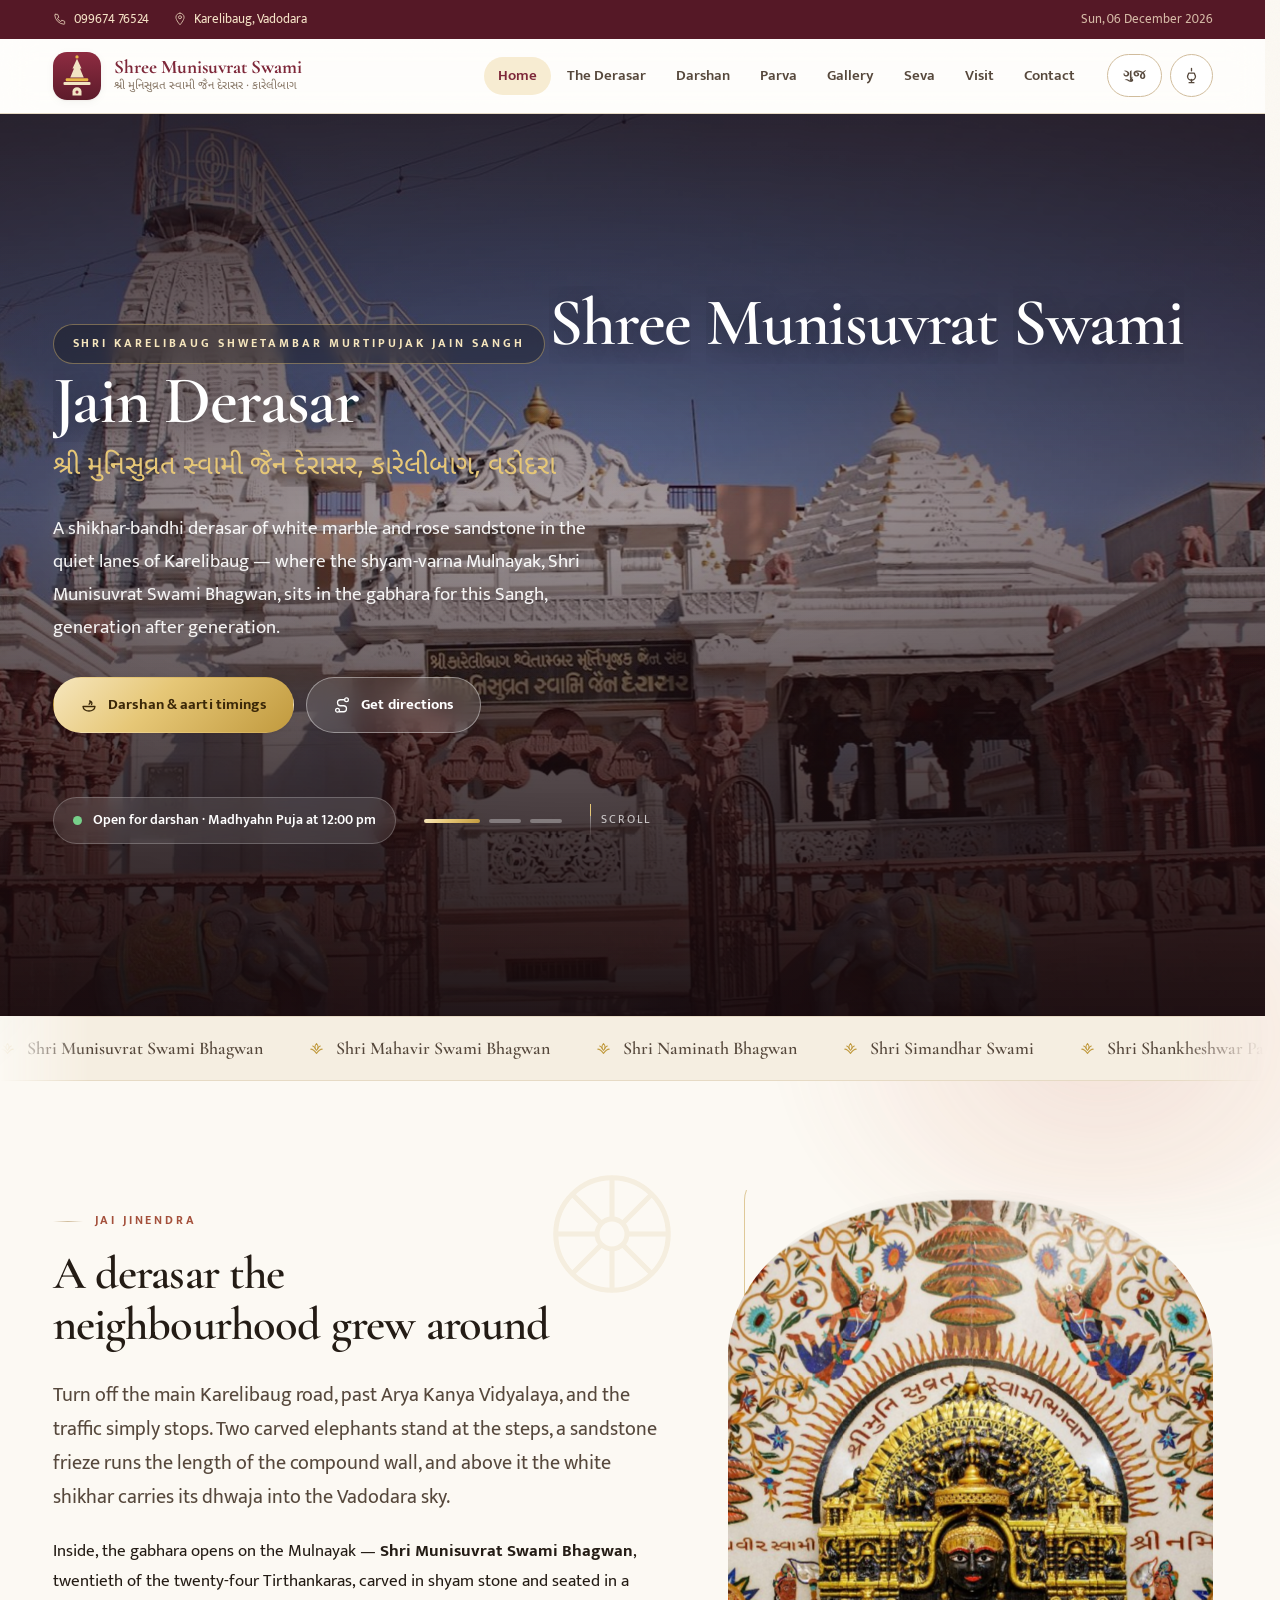
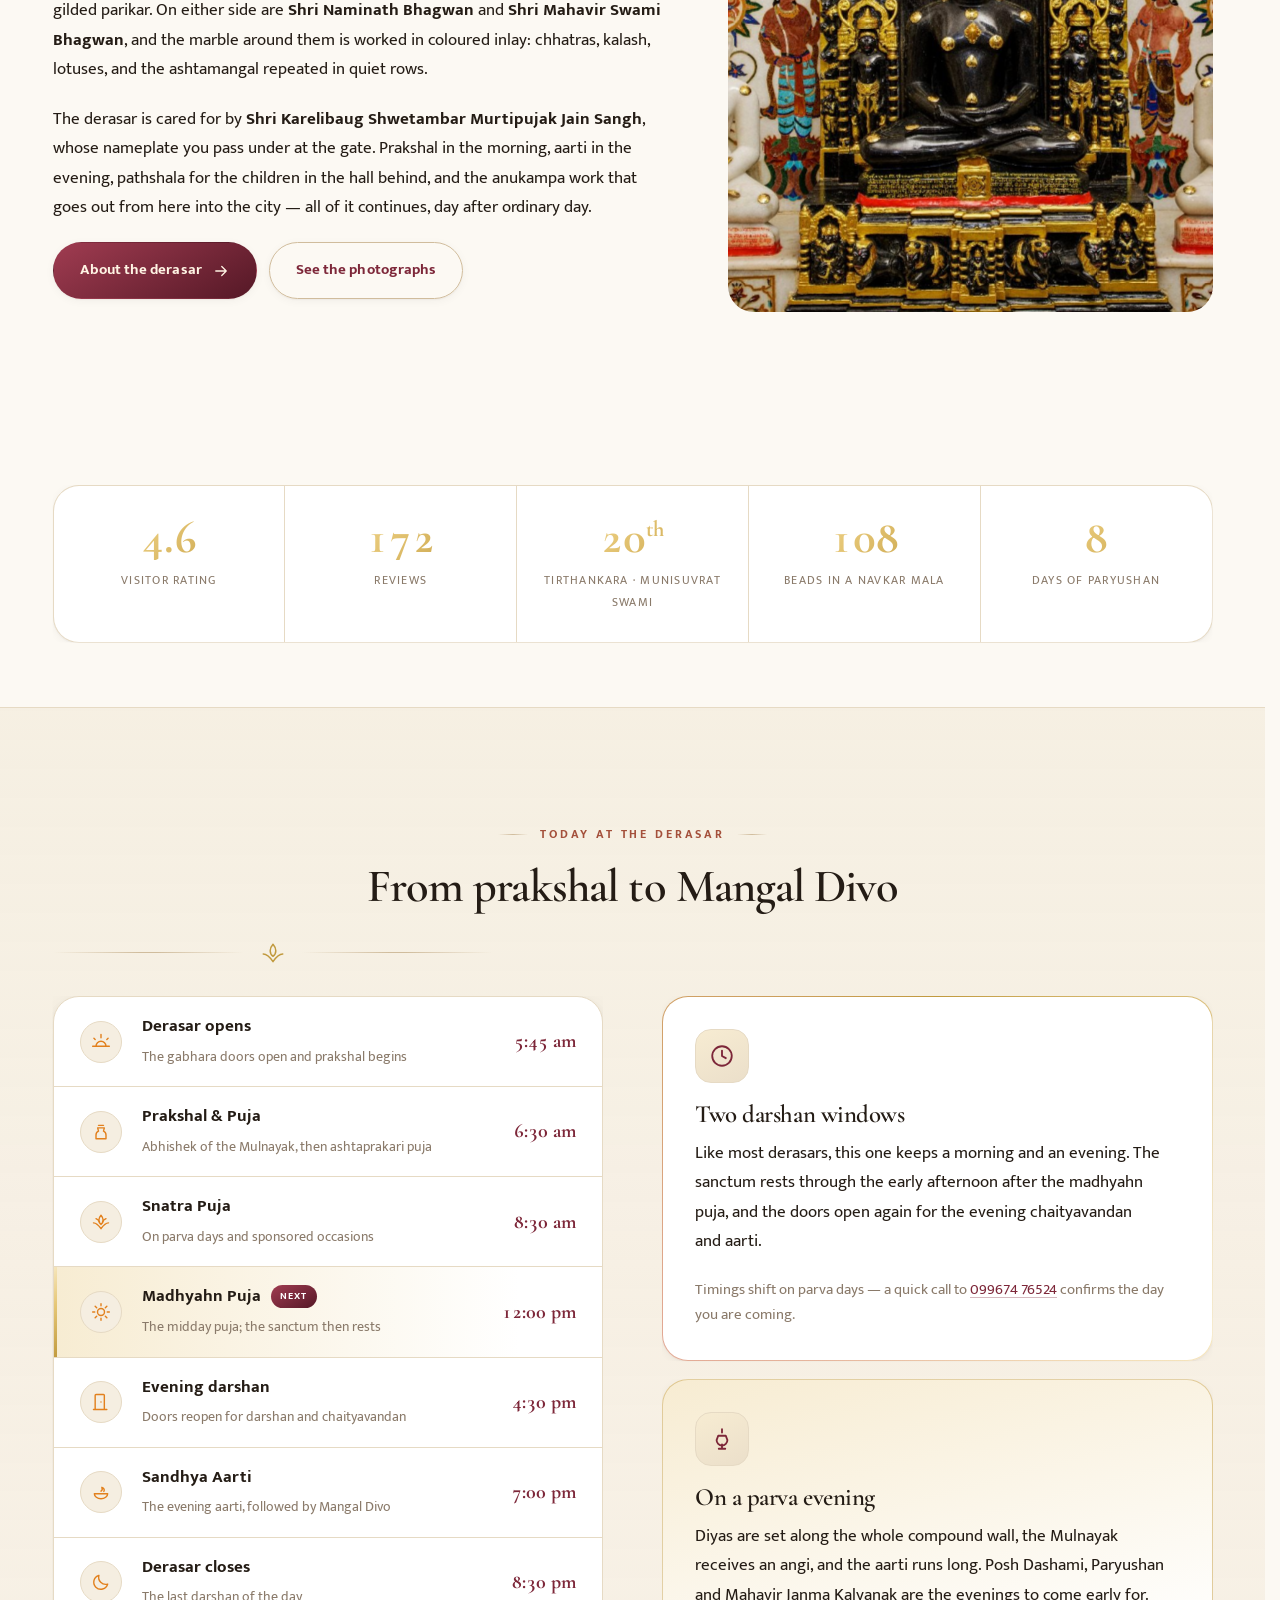
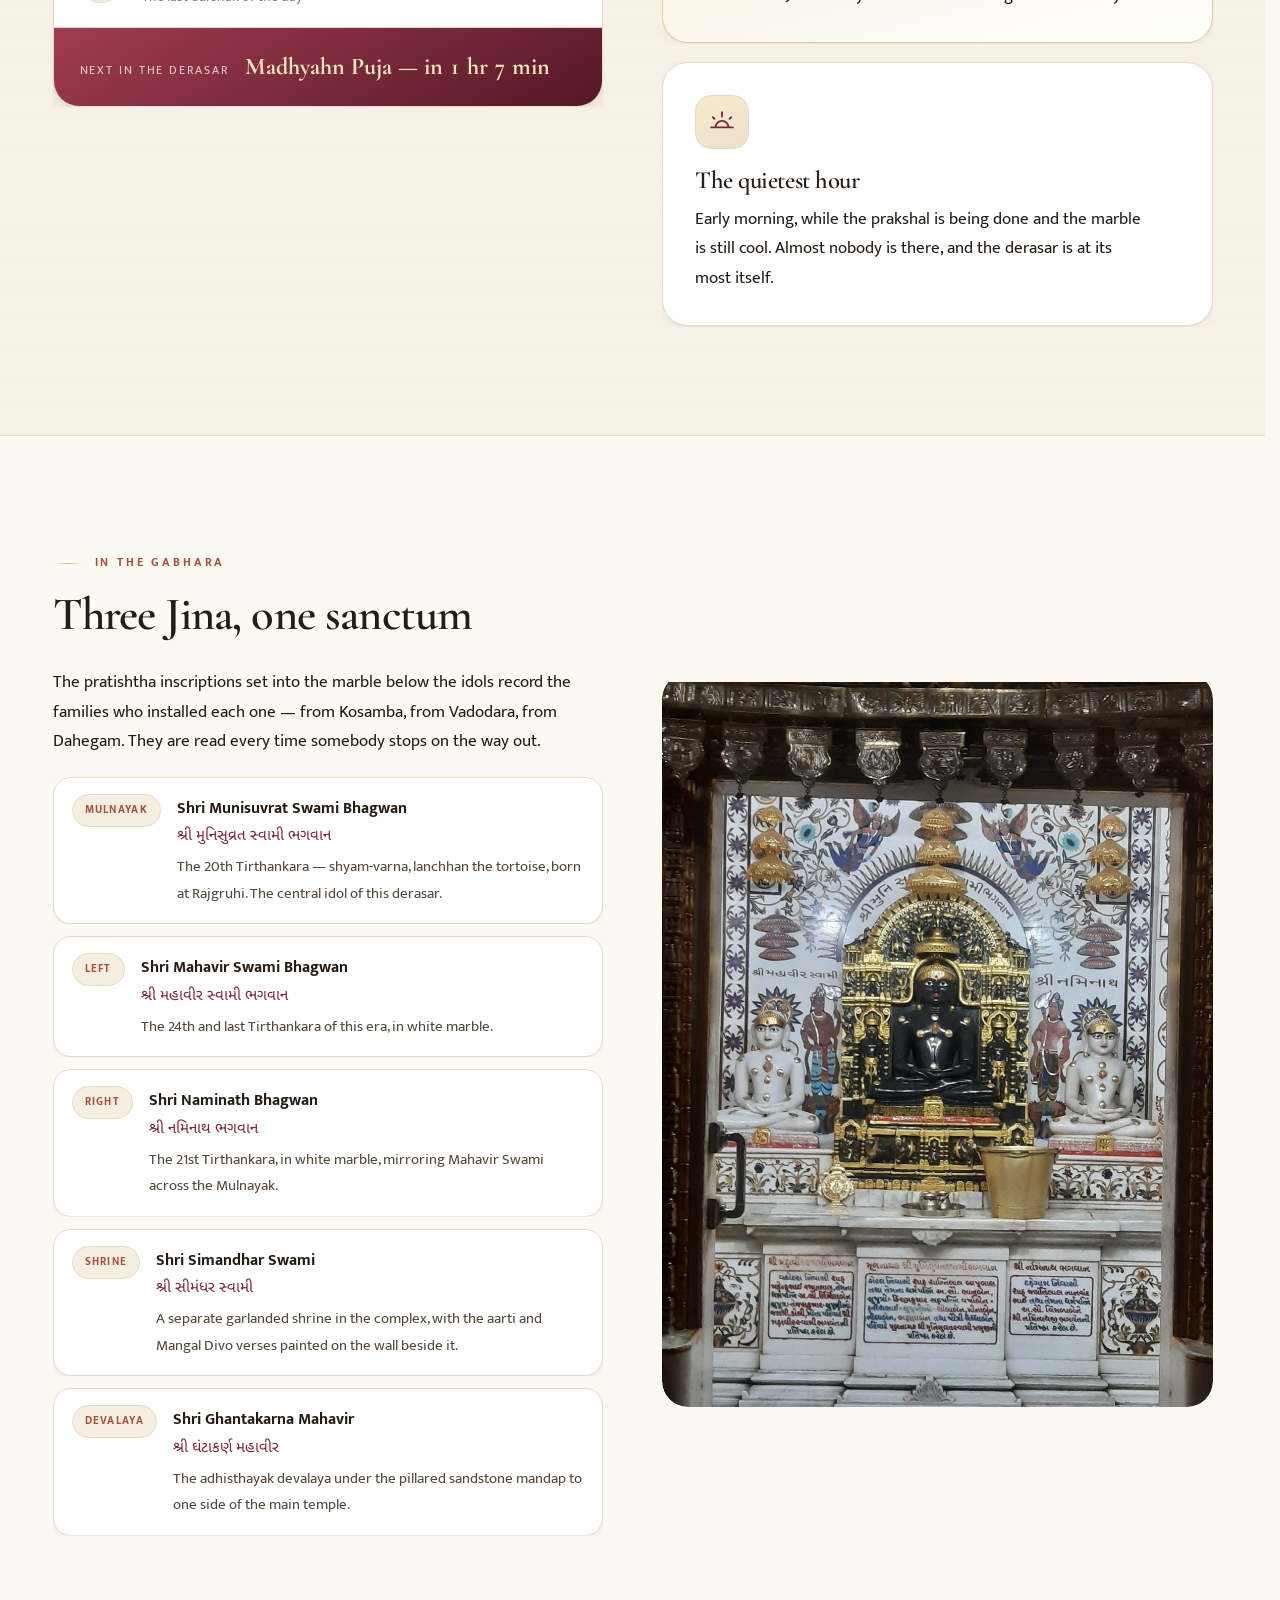
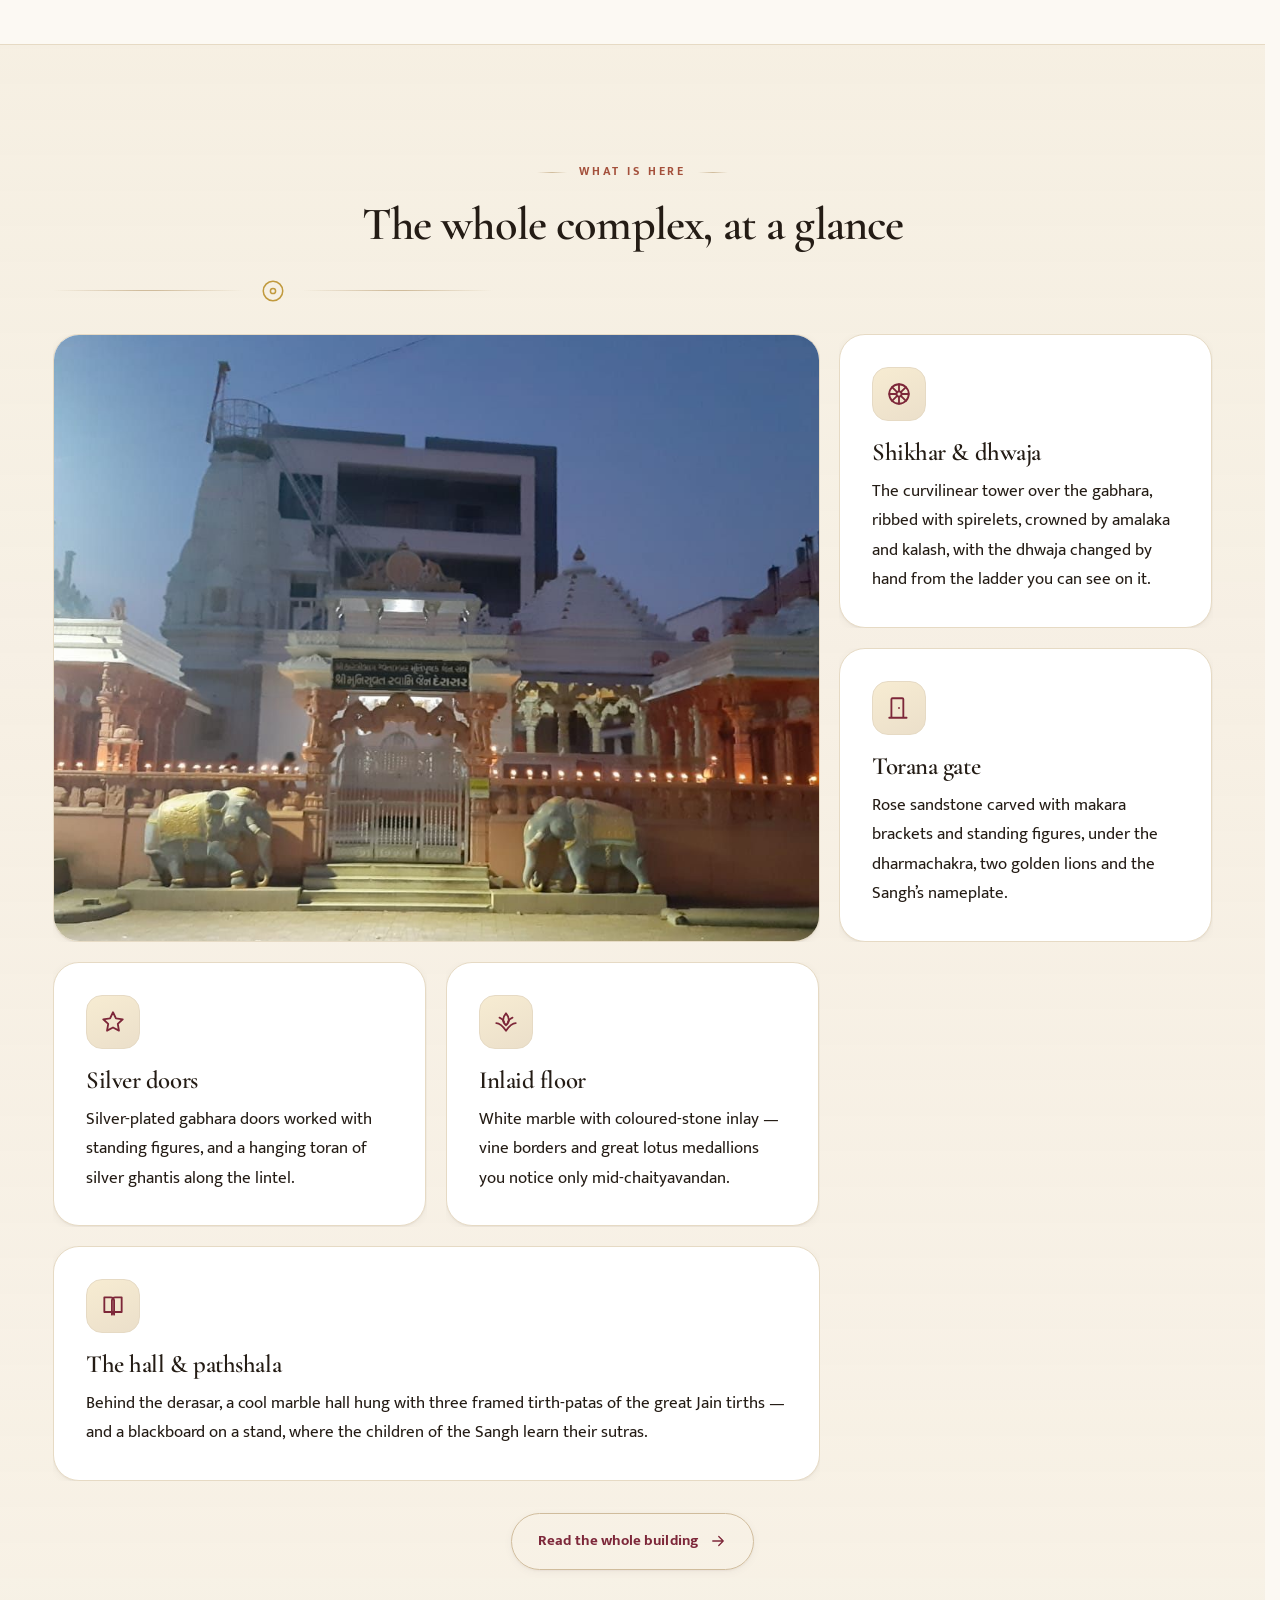
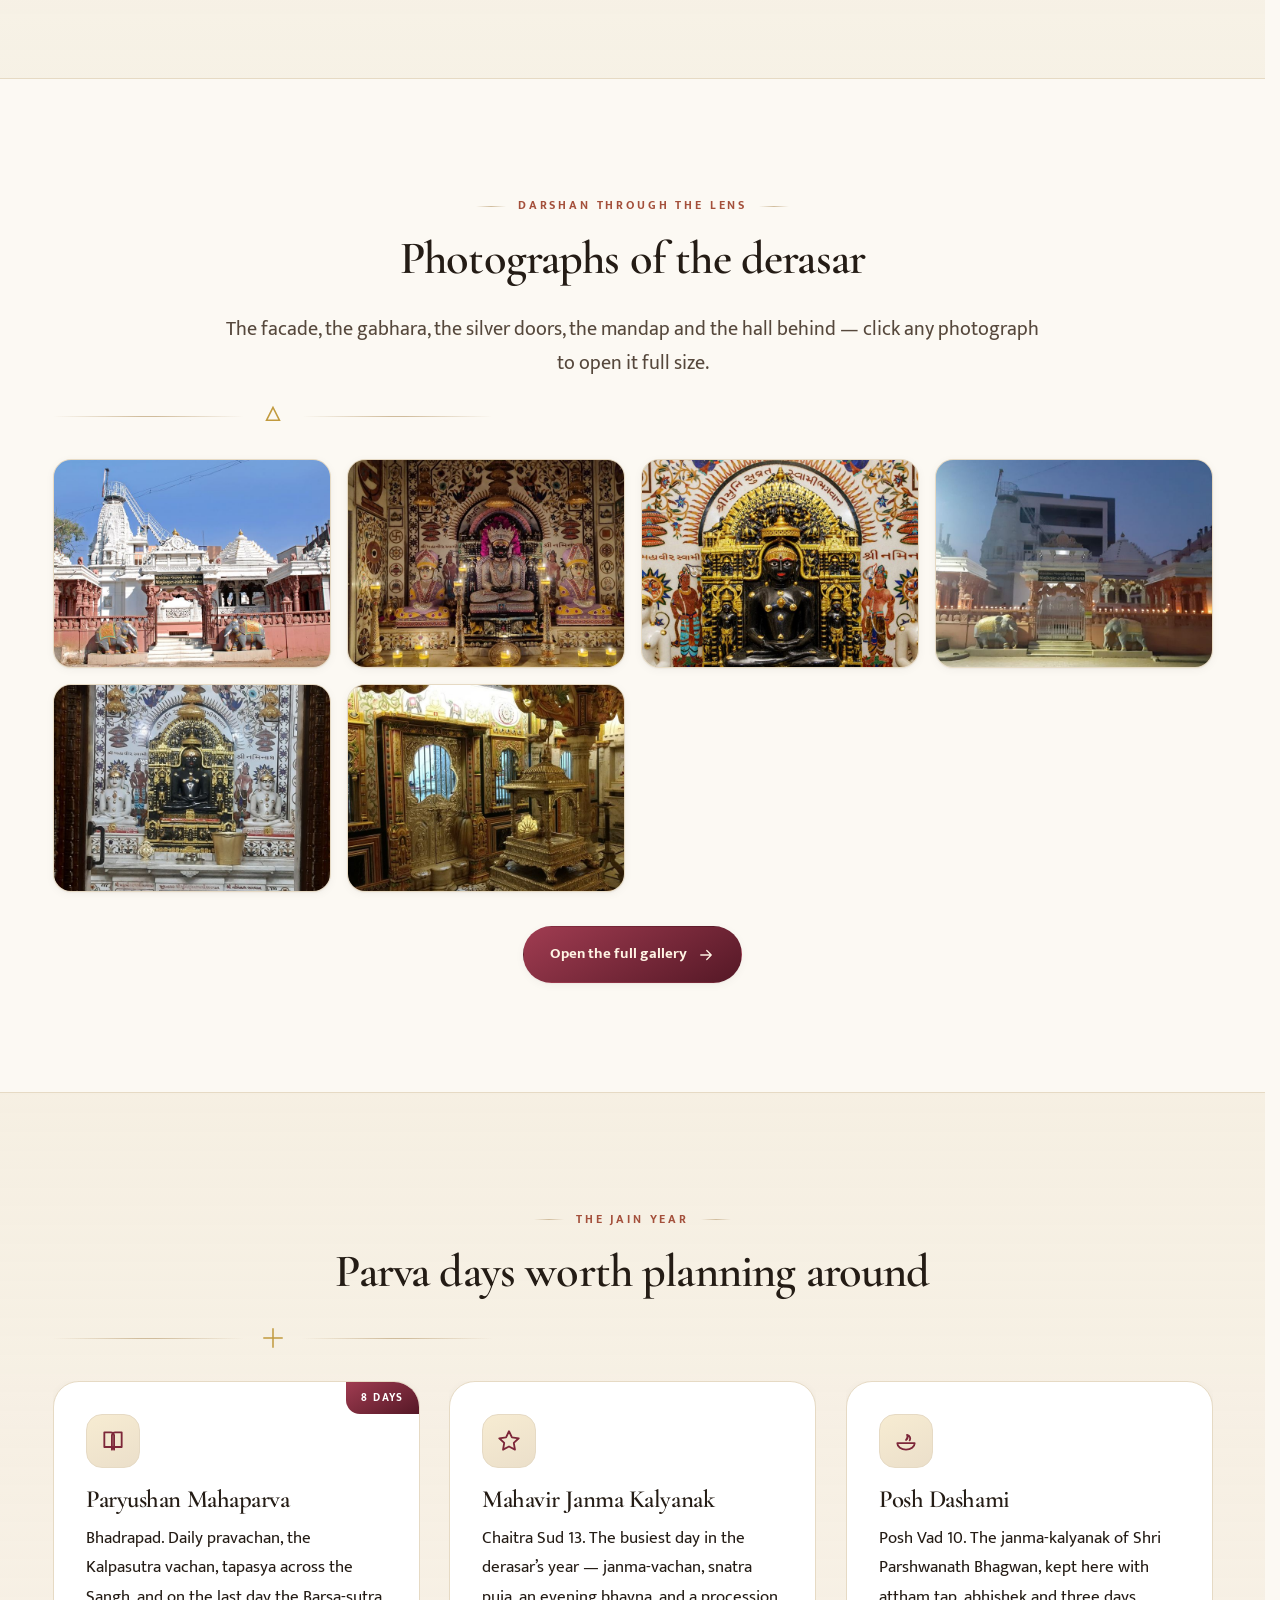
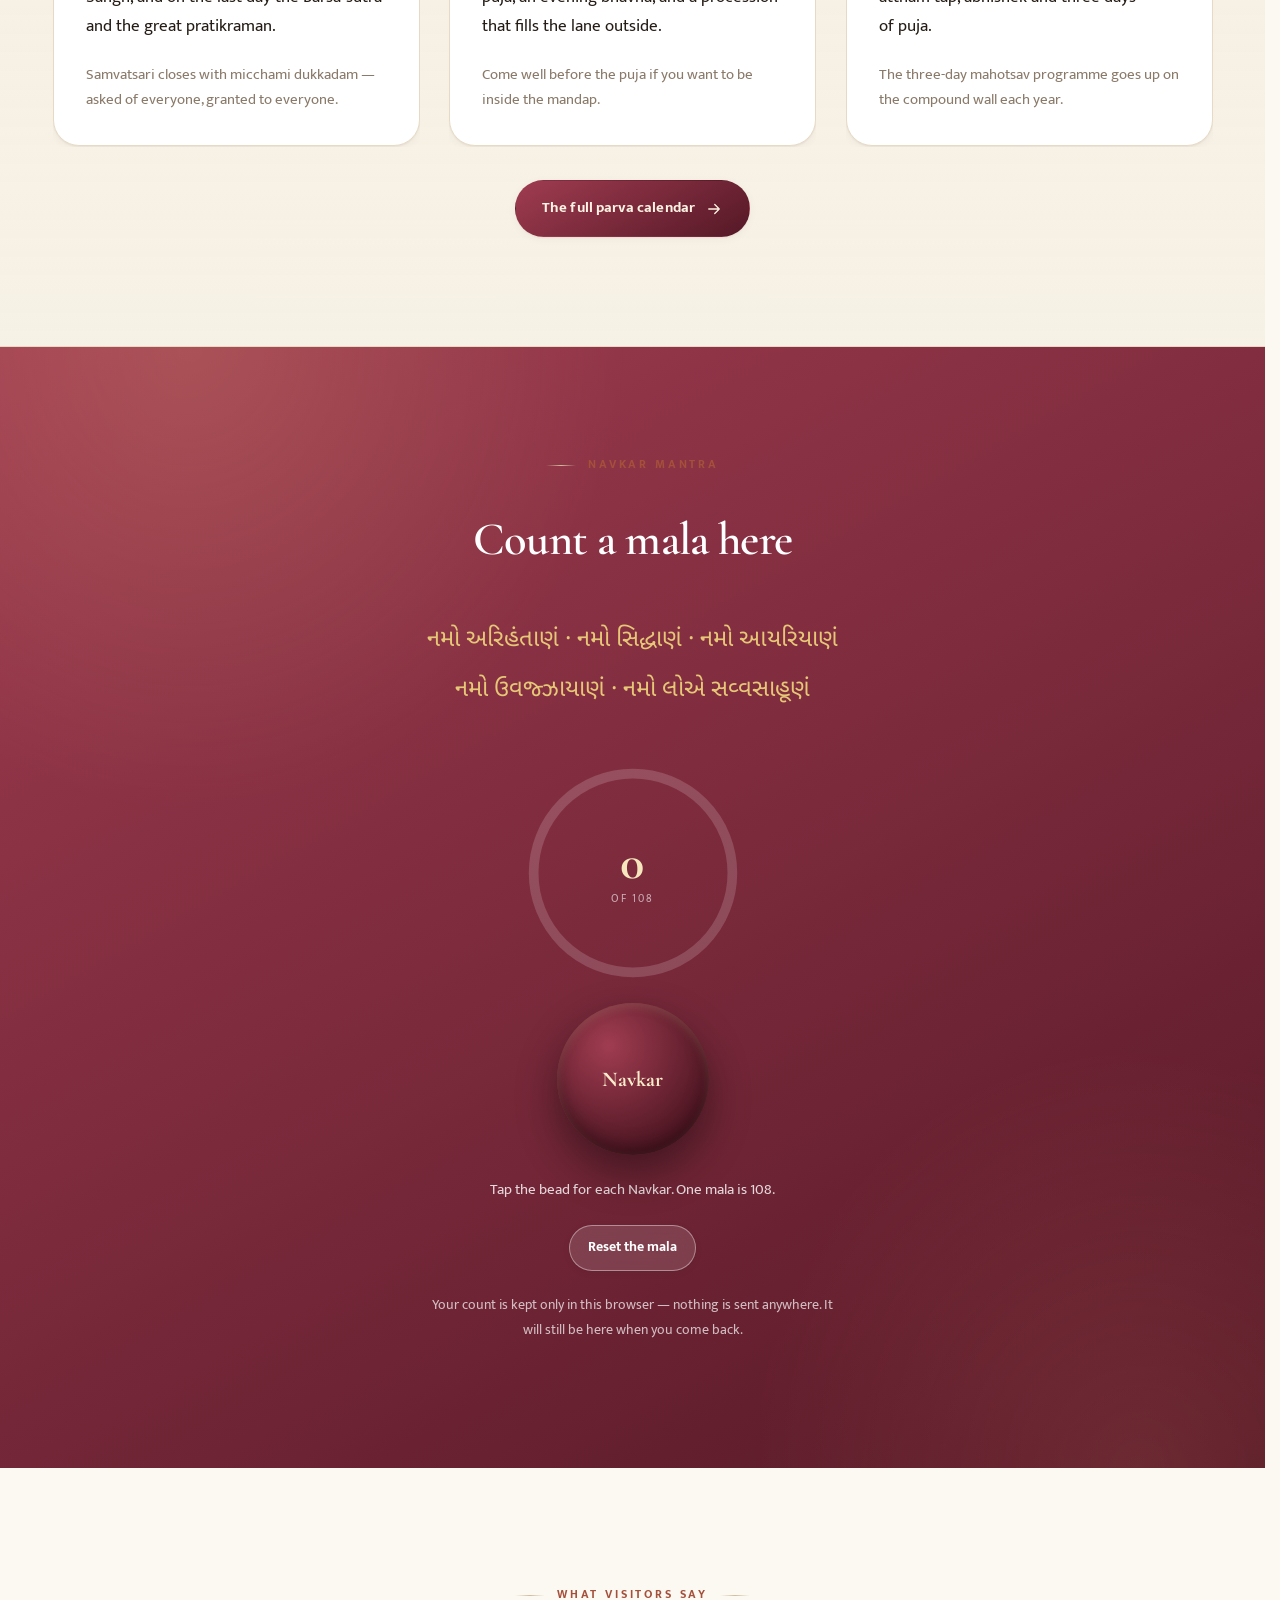
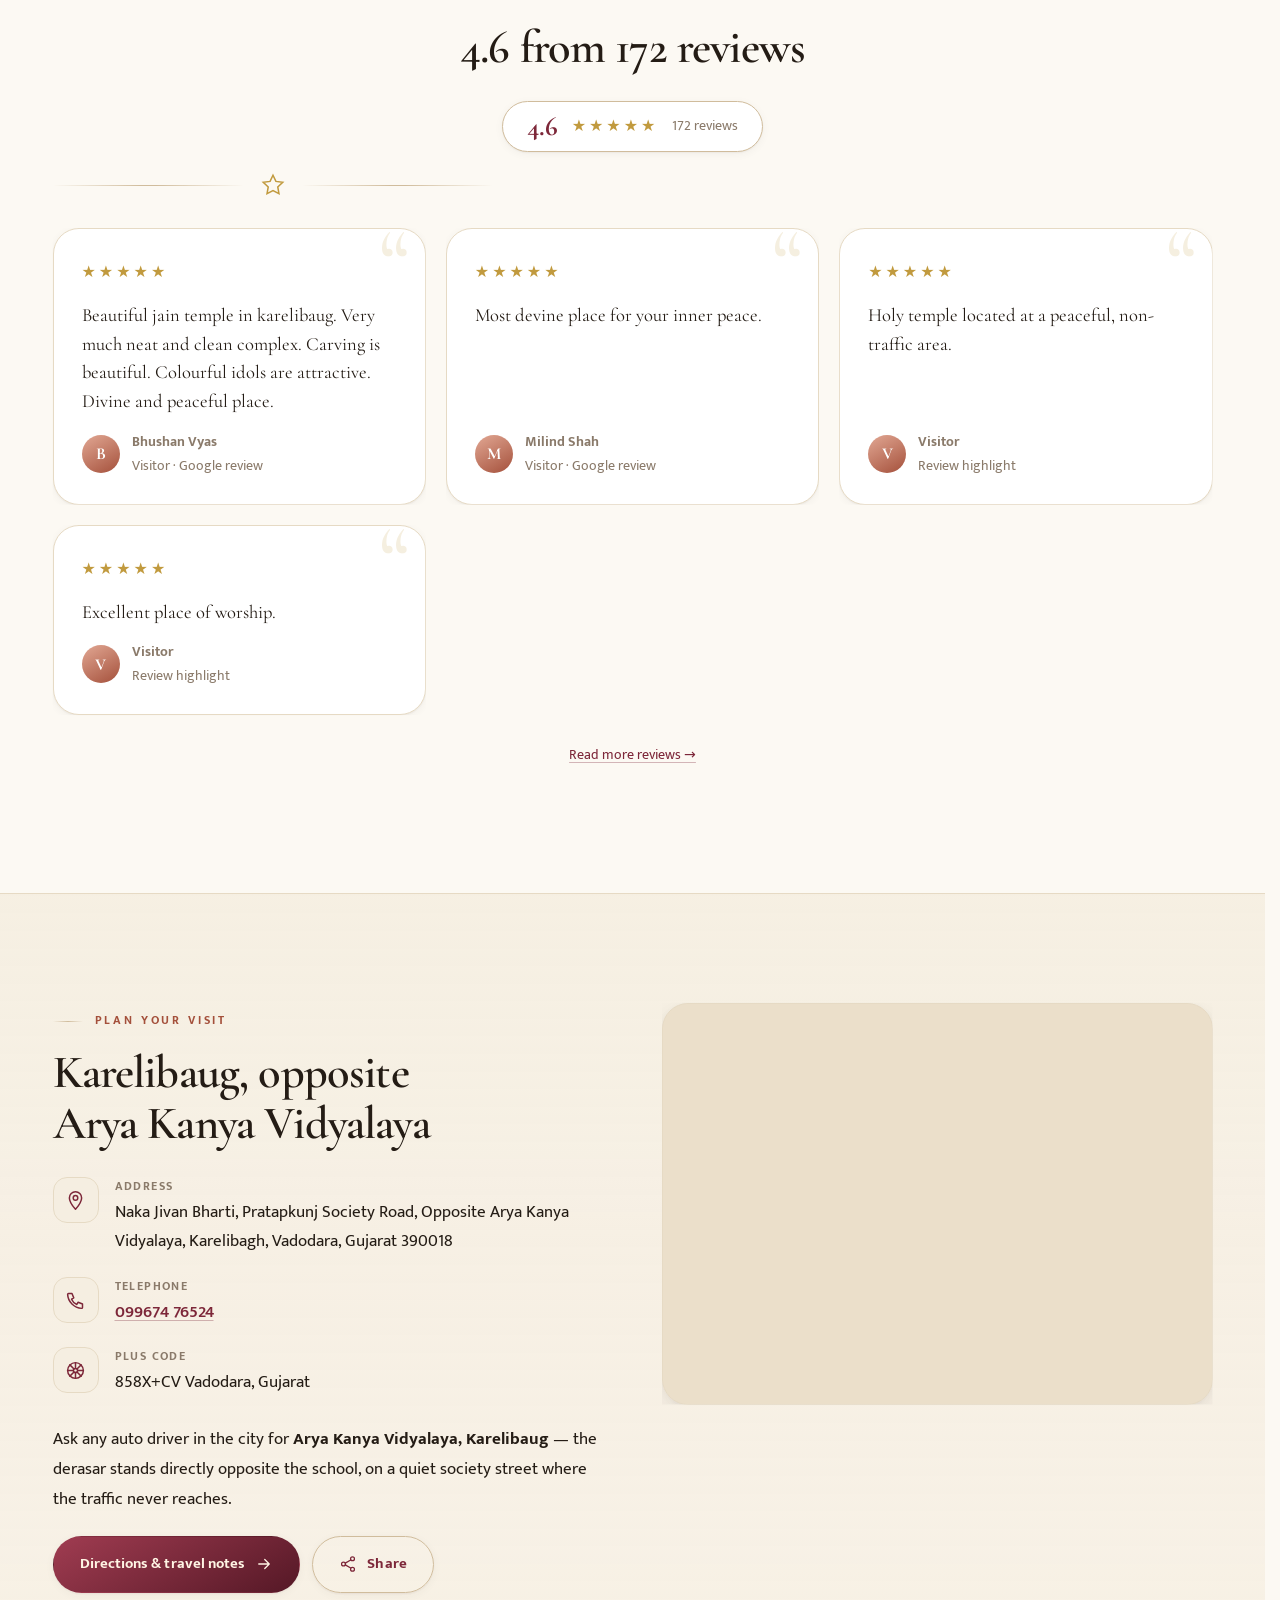
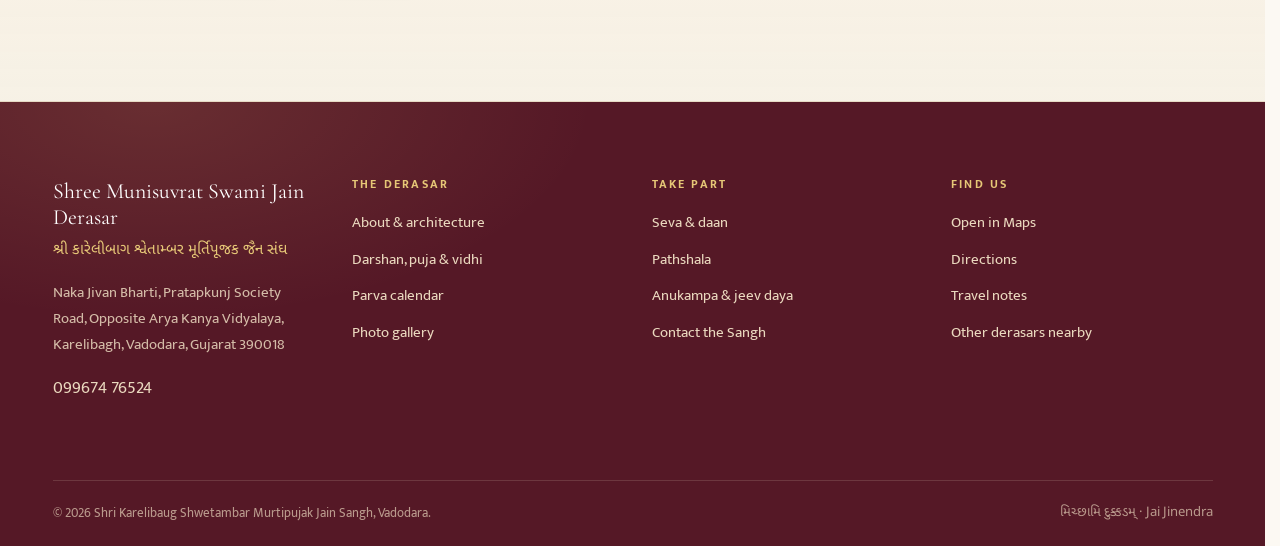
==== commit d267ca5c: "Rebuild the site on a modern design system, and clean up the copy DESIGN — "Torana", a marble / rose" ====
--- a/index.html
+++ b/index.html
@@ -4,8 +4,8 @@
 <meta charset="utf-8">
 <meta name="viewport" content="width=device-width, initial-scale=1">
 <title>Shree Munisuvrat Swami Jain Derasar — Karelibaug, Vadodara</title>
-<meta name="description" content="Shree Munisuvrat Swami Jain Derasar, Karelibaug, Vadodara — a shikhar-bandhi Shwetambar Murtipujak temple of Shri Karelibaug Jain Sangh. Darshan and aarti timings, photographs, parva calendar, seva and directions.">
-<meta name="theme-color" content="#7a2739">
+<meta name="description" content="Shree Munisuvrat Swami Jain Derasar, Karelibaug, Vadodara — a shikhar-bandhi Shwetambar Murtipujak temple of Shri Karelibaug Jain Sangh. Darshan and aarti timings, photographs, the parva calendar, seva and directions.">
+<meta name="theme-color" content="#7d2739">
 <link rel="canonical" href="./index.html">
 <link rel="icon" href="assets/img/favicon.svg" type="image/svg+xml">
 <meta property="og:type" content="website">
@@ -47,14 +47,14 @@
     <a href="tel:+919967476524"><i data-icon="phone"></i> 099674 76524</a>
     <a href="https://maps.app.goo.gl/kbTzvgjWpJrhCLjv8" target="_blank" rel="noopener"><i data-icon="pin"></i> Karelibaug, Vadodara</a>
     <span class="spacer"></span>
-    <span data-today></span>
+    <span class="topbar__date" data-today></span>
   </div>
 </div>
 
 <header class="site-head">
   <div class="wrap">
     <a class="brand" href="index.html">
-      <img class="brand__mark" src="assets/img/favicon.svg" alt="" width="46" height="46">
+      <img class="brand__mark" src="assets/img/favicon.svg" alt="" width="48" height="48">
       <span class="brand__txt">
         <span class="brand__name">Shree Munisuvrat Swami</span>
         <span class="brand__sub">શ્રી મુનિસુવ્રત સ્વામી જૈન દેરાસર · કારેલીબાગ</span>
@@ -83,7 +83,7 @@
 
 <main id="main">
 
-  <!-- ============ HERO ============ -->
+  <!-- ===================== HERO ===================== -->
   <section class="hero">
     <div class="hero__media">
       <img class="is-active" src="assets/img/hero-facade.jpg" alt="The white marble and rose sandstone facade of Shree Munisuvrat Swami Jain Derasar" width="2000" height="1000" fetchpriority="high">
@@ -92,147 +92,200 @@
     </div>
     <div class="wrap hero__inner">
       <span class="hero__eyebrow">Shri Karelibaug Shwetambar Murtipujak Jain Sangh</span>
-      <h1>Shree Munisuvrat Swami Jain Derasar</h1>
+      <h1 class="kinetic">Shree Munisuvrat Swami Jain Derasar</h1>
       <p class="hero__guj gu">શ્રી મુનિસુવ્રત સ્વામી જૈન દેરાસર, કારેલીબાગ, વડોદરા</p>
-      <p class="hero__lede">A shikhar-bandhi derasar of white marble and rose sandstone in the quiet lanes of Karelibaug — where the shyam-varna Mulnayak, Shri Munisuvrat Swami Bhagwan, has been seated in the gabhara for generations of this Sangh.</p>
-      <div class="status" data-status-pill data-state="open"><span class="status__dot"></span><span>Loading today’s schedule…</span></div>
+      <p class="hero__lede">A shikhar-bandhi derasar of white marble and rose sandstone in the quiet lanes of Karelibaug — where the shyam-varna Mulnayak, Shri Munisuvrat Swami Bhagwan, sits in the gabhara for this Sangh, generation after generation.</p>
       <div class="btn-row">
         <a class="btn btn--gold" href="darshan.html"><i data-icon="diya"></i> Darshan &amp; aarti timings</a>
-        <a class="btn btn--light" href="https://www.google.com/maps/dir/?api=1&amp;destination=22.3160642%2C73.1997035" target="_blank" rel="noopener"><i data-icon="pin"></i> Get directions</a>
-      </div>
-      <div class="hero__dots" role="tablist" aria-label="Change photograph"></div>
-    </div>
-  </section>
-  <div class="frieze"></div>
-
-  <!-- ============ WELCOME ============ -->
-  <section class="section">
+        <a class="btn btn--glass" href="https://www.google.com/maps/dir/?api=1&amp;destination=22.3160642%2C73.1997035" target="_blank" rel="noopener"><i data-icon="route"></i> Get directions</a>
+      </div>
+      <div class="hero__foot">
+        <div class="status" data-status-pill data-state="open"><span class="status__dot"></span><span>Loading today’s schedule…</span></div>
+        <div class="hero__dots" role="tablist" aria-label="Change photograph"></div>
+        <a class="scroll-cue" href="#welcome"><span class="line"></span> Scroll</a>
+      </div>
+    </div>
+  </section>
+
+  <div class="marquee" data-marquee="ticker" aria-hidden="true" style="--speed:52s"></div>
+
+  <!-- ===================== WELCOME ===================== -->
+  <section class="section" id="welcome">
     <div class="wrap split split--wide-l">
       <div class="watermark">
-        <svg class="wm" viewBox="0 0 24 24" fill="none" stroke="currentColor" stroke-width=".9" aria-hidden="true"><circle cx="12" cy="12" r="9"/><circle cx="12" cy="12" r="2.4"/><path d="M12 3v6.6M12 14.4V21M3 12h6.6M14.4 12H21M5.6 5.6l4.7 4.7M13.7 13.7l4.7 4.7M18.4 5.6l-4.7 4.7M10.3 13.7l-4.7 4.7"/></svg>
+        <svg class="wm" viewBox="0 0 24 24" fill="none" stroke="currentColor" stroke-width=".8" aria-hidden="true"><circle cx="12" cy="12" r="9"/><circle cx="12" cy="12" r="2.4"/><path d="M12 3v6.6M12 14.4V21M3 12h6.6M14.4 12H21M5.6 5.6l4.7 4.7M13.7 13.7l4.7 4.7M18.4 5.6l-4.7 4.7M10.3 13.7l-4.7 4.7"/></svg>
         <span class="eyebrow">Jai Jinendra</span>
         <h2>A derasar the neighbourhood grew around</h2>
         <p class="lede">Turn off the main Karelibaug road, past Arya Kanya Vidyalaya, and the traffic simply stops. Two carved elephants stand at the steps, a sandstone frieze runs the length of the compound wall, and above it the white shikhar carries its dhwaja into the Vadodara sky.</p>
-        <p>Inside, the gabhara opens on the Mulnayak — <strong>Shri Munisuvrat Swami Bhagwan</strong>, twentieth of the twenty-four Tirthankaras, carved in shyam stone and seated in a gilded parikar. On his right and left are <strong>Shri Naminath Bhagwan</strong> and <strong>Shri Mahavir Swami Bhagwan</strong>, and the marble around them is worked in coloured inlay: chhatras, kalash, lotuses, and the ashtamangal repeated in quiet rows.</p>
+        <p>Inside, the gabhara opens on the Mulnayak — <strong>Shri Munisuvrat Swami Bhagwan</strong>, twentieth of the twenty-four Tirthankaras, carved in shyam stone and seated in a gilded parikar. On either side are <strong>Shri Naminath Bhagwan</strong> and <strong>Shri Mahavir Swami Bhagwan</strong>, and the marble around them is worked in coloured inlay: chhatras, kalash, lotuses, and the ashtamangal repeated in quiet rows.</p>
         <p>The derasar is cared for by <strong>Shri Karelibaug Shwetambar Murtipujak Jain Sangh</strong>, whose nameplate you pass under at the gate. Prakshal in the morning, aarti in the evening, pathshala for the children in the hall behind, and the anukampa work that goes out from here into the city — all of it continues, day after ordinary day.</p>
         <div class="btn-row">
           <a class="btn" href="about.html">About the derasar <i data-icon="arrow"></i></a>
           <a class="btn btn--ghost" href="gallery.html">See the photographs</a>
         </div>
       </div>
-      <div class="framed framed--arch reveal">
-        <img src="assets/img/mulnayak-closeup.jpg" alt="Mulnayak Shri Munisuvrat Swami Bhagwan in black stone, seated in a golden parikar against inlaid marble" width="859" height="1280" loading="lazy">
-      </div>
-    </div>
-  </section>
-
-  <!-- ============ TODAY ============ -->
+      <div class="framed framed--arch" data-reveal="right">
+        <div class="parallax" style="border-radius:48% 48% 26px 26px / 23% 23% 26px 26px">
+          <img src="assets/img/mulnayak-closeup.jpg" alt="Mulnayak Shri Munisuvrat Swami Bhagwan in black stone, seated in a golden parikar against inlaid marble" width="859" height="1280" loading="lazy">
+        </div>
+      </div>
+    </div>
+  </section>
+
+  <!-- ===================== STATS ===================== -->
+  <section class="section section--sm">
+    <div class="wrap">
+      <div class="stats" data-reveal>
+        <div class="stat"><div class="stat__n" data-count="4.6">4.6</div><div class="stat__l">Visitor rating</div></div>
+        <div class="stat"><div class="stat__n" data-count="172">172</div><div class="stat__l">Reviews</div></div>
+        <div class="stat"><div class="stat__n">20<sup style="font-size:.48em">th</sup></div><div class="stat__l">Tirthankara · Munisuvrat Swami</div></div>
+        <div class="stat"><div class="stat__n" data-count="108">108</div><div class="stat__l">Beads in a Navkar mala</div></div>
+        <div class="stat"><div class="stat__n" data-count="8">8</div><div class="stat__l">Days of Paryushan</div></div>
+      </div>
+    </div>
+  </section>
+
+  <!-- ===================== TODAY ===================== -->
   <section class="section section--tint">
     <div class="wrap">
       <div class="center">
         <span class="eyebrow">Today at the derasar</span>
-        <h2>The day, from prakshal to Mangal Divo</h2>
-        <div class="divider"><svg viewBox="0 0 24 24" fill="none" stroke="currentColor" stroke-width="1.5" stroke-linecap="round" stroke-linejoin="round"><path d="M12 4c1.8 2 2.6 4 2.6 6C14.6 12 13.5 14 12 15c-1.5-1-2.6-3-2.6-5 0-2 .8-4 2.6-6z"/><path d="M3 13c3.3 0 6 2.7 9 7 3-4.3 5.7-7 9-7"/></svg></div>
-      </div>
-      <div class="split" style="align-items:start">
-        <div class="timings" data-timings></div>
+        <h2>From prakshal to Mangal Divo</h2>
+        <div class="divider"><svg viewBox="0 0 24 24" fill="none" stroke="currentColor" stroke-width="1.4" stroke-linecap="round" stroke-linejoin="round"><path d="M12 4c1.8 2 2.6 4 2.6 6C14.6 12 13.5 14 12 15c-1.5-1-2.6-3-2.6-5 0-2 .8-4 2.6-6z"/><path d="M3 13c3.3 0 6 2.7 9 7 3-4.3 5.7-7 9-7"/></svg></div>
+      </div>
+      <div class="split split--top">
+        <div class="timings" data-timings data-reveal="left"></div>
         <div class="grid" style="gap:18px">
-          <div class="notice">
-            <i data-icon="info"></i>
-            <p><strong>Please confirm before travelling.</strong> The Google listing for this derasar carries no published hours, so the schedule alongside follows the customary Shwetambar Murtipujak routine and is <em>indicative</em>. For the exact times on any given day — and for parva days, when everything shifts — a call to <a href="tel:+919967476524">099674 76524</a> settles it.</p>
-          </div>
-          <div class="card">
+          <article class="card card--feature" data-reveal="right">
             <span class="card__ico"><i data-icon="clock"></i></span>
             <h3>Two darshan windows</h3>
             <p>Like most derasars, this one keeps a morning and an evening. The sanctum rests through the early afternoon after the madhyahn puja, and the doors open again for the evening chaityavandan and aarti.</p>
-            <p class="mb-0"><a href="darshan.html">Read the full vidhi and etiquette →</a></p>
-          </div>
-          <div class="card card--gold">
+            <p class="card__note mb-0">Timings shift on parva days — a quick call to <a href="tel:+919967476524">099674 76524</a> confirms the day you are coming.</p>
+          </article>
+          <article class="card card--tint card--lift" data-reveal="right" style="--d:110ms">
             <span class="card__ico"><i data-icon="lamp"></i></span>
             <h3>On a parva evening</h3>
-            <p class="mb-0">Diyas are set along the whole compound wall, the Mulnayak receives an angi, and the aarti runs long. Posh Dashami, Paryushan and Mahavir Janma Kalyanak are the evenings to come early.</p>
-          </div>
-        </div>
-      </div>
-    </div>
-  </section>
-
-  <!-- ============ THE BHAGWAN ============ -->
+            <p class="mb-0">Diyas are set along the whole compound wall, the Mulnayak receives an angi, and the aarti runs long. Posh Dashami, Paryushan and Mahavir Janma Kalyanak are the evenings to come early for.</p>
+          </article>
+          <article class="card card--lift" data-reveal="right" style="--d:200ms">
+            <span class="card__ico"><i data-icon="sunrise"></i></span>
+            <h3>The quietest hour</h3>
+            <p class="mb-0">Early morning, while the prakshal is being done and the marble is still cool. Almost nobody is there, and the derasar is at its most itself.</p>
+          </article>
+        </div>
+      </div>
+    </div>
+  </section>
+
+  <!-- ===================== THE BHAGWAN ===================== -->
   <section class="section">
     <div class="wrap split split--flip">
-      <div class="framed reveal">
-        <img src="assets/img/gabhara-doorway.jpg" alt="The gabhara doorway showing the Mulnayak flanked by two white marble Tirthankara idols" width="1200" height="1600" loading="lazy">
+      <div class="reveal-img" data-reveal="left">
+        <div class="parallax">
+          <img src="assets/img/gabhara-doorway.jpg" alt="The gabhara doorway showing the Mulnayak flanked by two white marble Tirthankara idols" width="1200" height="1600" loading="lazy">
+        </div>
       </div>
       <div>
         <span class="eyebrow">In the gabhara</span>
         <h2>Three Jina, one sanctum</h2>
         <p>The pratishtha inscriptions set into the marble below the idols record the families who installed each one — from Kosamba, from Vadodara, from Dahegam. They are read every time somebody stops on the way out.</p>
         <ul class="deity-list">
-          <li><span class="pos">Mulnayak</span><span><strong>Shri Munisuvrat Swami Bhagwan</strong><span class="gu">શ્રી મુનિસુવ્રત સ્વામી ભગવાન</span>The 20th Tirthankara — shyam-varna, lanchhan the tortoise, born at Rajgruhi. The central idol of this derasar.</span></li>
-          <li><span class="pos">Left</span><span><strong>Shri Mahavir Swami Bhagwan</strong><span class="gu">શ્રી મહાવીર સ્વામી ભગવાન</span>The 24th and last Tirthankara of this era, in white marble.</span></li>
-          <li><span class="pos">Right</span><span><strong>Shri Naminath Bhagwan</strong><span class="gu">શ્રી નમિનાથ ભગવાન</span>The 21st Tirthankara, in white marble, mirroring Mahavir Swami across the Mulnayak.</span></li>
-          <li><span class="pos">Shrine</span><span><strong>Shri Simandhar Swami</strong><span class="gu">શ્રી સીમંધર સ્વામી</span>A separate garlanded shrine in the complex, with the aarti and Mangal Divo verses painted on the wall beside it.</span></li>
-          <li><span class="pos">Devalaya</span><span><strong>Shri Ghantakarna Mahavir</strong><span class="gu">શ્રી ઘંટાકર્ણ મહાવીર</span>The adhisthayak devalaya under the pillared sandstone mandap to one side of the main temple.</span></li>
+          <li data-reveal="right"><span class="pos">Mulnayak</span><span><strong>Shri Munisuvrat Swami Bhagwan</strong><span class="gu">શ્રી મુનિસુવ્રત સ્વામી ભગવાન</span><p>The 20th Tirthankara — shyam-varna, lanchhan the tortoise, born at Rajgruhi. The central idol of this derasar.</p></span></li>
+          <li data-reveal="right" style="--d:80ms"><span class="pos">Left</span><span><strong>Shri Mahavir Swami Bhagwan</strong><span class="gu">શ્રી મહાવીર સ્વામી ભગવાન</span><p>The 24th and last Tirthankara of this era, in white marble.</p></span></li>
+          <li data-reveal="right" style="--d:160ms"><span class="pos">Right</span><span><strong>Shri Naminath Bhagwan</strong><span class="gu">શ્રી નમિનાથ ભગવાન</span><p>The 21st Tirthankara, in white marble, mirroring Mahavir Swami across the Mulnayak.</p></span></li>
+          <li data-reveal="right" style="--d:240ms"><span class="pos">Shrine</span><span><strong>Shri Simandhar Swami</strong><span class="gu">શ્રી સીમંધર સ્વામી</span><p>A separate garlanded shrine in the complex, with the aarti and Mangal Divo verses painted on the wall beside it.</p></span></li>
+          <li data-reveal="right" style="--d:320ms"><span class="pos">Devalaya</span><span><strong>Shri Ghantakarna Mahavir</strong><span class="gu">શ્રી ઘંટાકર્ણ મહાવીર</span><p>The adhisthayak devalaya under the pillared sandstone mandap to one side of the main temple.</p></span></li>
         </ul>
       </div>
     </div>
   </section>
 
-  <!-- ============ STATS ============ -->
-  <section class="section" style="padding-top:0">
-    <div class="wrap">
-      <div class="stats reveal">
-        <div class="stat"><div class="stat__n">4.6</div><div class="stat__l">Google rating</div></div>
-        <div class="stat"><div class="stat__n">172</div><div class="stat__l">Visitor reviews</div></div>
-        <div class="stat"><div class="stat__n">20<sup style="font-size:.5em">th</sup></div><div class="stat__l">Tirthankara — Munisuvrat Swami</div></div>
-        <div class="stat"><div class="stat__n">108</div><div class="stat__l">Beads in a Navkar mala</div></div>
-        <div class="stat"><div class="stat__n">8</div><div class="stat__l">Days of Paryushan</div></div>
-      </div>
-    </div>
-  </section>
-
-  <!-- ============ GALLERY PREVIEW ============ -->
+  <!-- ===================== BENTO ===================== -->
   <section class="section section--tint">
+    <div class="wrap">
+      <div class="center">
+        <span class="eyebrow">What is here</span>
+        <h2>The whole complex, at a glance</h2>
+        <div class="divider"><svg viewBox="0 0 24 24" fill="none" stroke="currentColor" stroke-width="1.4"><circle cx="12" cy="12" r="9"/><circle cx="12" cy="12" r="2.4"/></svg></div>
+      </div>
+      <div class="bento">
+        <article class="card b-wide b-tall card--lift" data-reveal style="padding:0;overflow:hidden">
+          <img src="assets/img/facade-dusk.jpg" alt="The derasar at dusk with lit diyas along the compound wall" width="1280" height="802" loading="lazy" style="width:100%;height:100%;object-fit:cover;min-height:260px">
+        </article>
+        <article class="card card--lift card--tilt" data-reveal style="--d:80ms">
+          <span class="card__ico"><i data-icon="dharma"></i></span>
+          <h3>Shikhar &amp; dhwaja</h3>
+          <p class="mb-0">The curvilinear tower over the gabhara, ribbed with spirelets, crowned by amalaka and kalash, with the dhwaja changed by hand from the ladder you can see on it.</p>
+        </article>
+        <article class="card card--lift card--tilt" data-reveal style="--d:160ms">
+          <span class="card__ico"><i data-icon="door"></i></span>
+          <h3>Torana gate</h3>
+          <p class="mb-0">Rose sandstone carved with makara brackets and standing figures, under the dharmachakra, two golden lions and the Sangh’s nameplate.</p>
+        </article>
+        <article class="card card--lift card--tilt" data-reveal style="--d:240ms">
+          <span class="card__ico"><i data-icon="star"></i></span>
+          <h3>Silver doors</h3>
+          <p class="mb-0">Silver-plated gabhara doors worked with standing figures, and a hanging toran of silver ghantis along the lintel.</p>
+        </article>
+        <article class="card card--lift card--tilt" data-reveal style="--d:320ms">
+          <span class="card__ico"><i data-icon="lotus"></i></span>
+          <h3>Inlaid floor</h3>
+          <p class="mb-0">White marble with coloured-stone inlay — vine borders and great lotus medallions you notice only mid-chaityavandan.</p>
+        </article>
+        <article class="card card--lift card--tilt b-wide" data-reveal style="--d:400ms">
+          <span class="card__ico"><i data-icon="book"></i></span>
+          <h3>The hall &amp; pathshala</h3>
+          <p class="mb-0">Behind the derasar, a cool marble hall hung with three framed tirth-patas of the great Jain tirths — and a blackboard on a stand, where the children of the Sangh learn their sutras.</p>
+        </article>
+      </div>
+      <div class="center" style="margin-top:32px">
+        <a class="btn btn--ghost" href="about.html">Read the whole building <i data-icon="arrow"></i></a>
+      </div>
+    </div>
+  </section>
+
+  <!-- ===================== GALLERY PREVIEW ===================== -->
+  <section class="section">
     <div class="wrap">
       <div class="center">
         <span class="eyebrow">Darshan through the lens</span>
         <h2>Photographs of the derasar</h2>
-        <p class="lede narrow">Every image on this website comes from the derasar’s own Google Business Profile — the facade, the gabhara, the silver doors, the mandap and the hall behind.</p>
-        <div class="divider"><svg viewBox="0 0 24 24" fill="none" stroke="currentColor" stroke-width="1.5"><circle cx="12" cy="12" r="9"/><circle cx="12" cy="12" r="2.4"/></svg></div>
+        <p class="lede narrow">The facade, the gabhara, the silver doors, the mandap and the hall behind — click any photograph to open it full size.</p>
+        <div class="divider"><svg viewBox="0 0 24 24" fill="none" stroke="currentColor" stroke-width="1.4"><path d="M12 4 6 16h12L12 4z"/></svg></div>
       </div>
       <div class="gallery" data-gallery data-limit="6"></div>
       <div class="center" style="margin-top:34px">
-        <a class="btn btn--ghost" href="gallery.html">Open the full gallery <i data-icon="arrow"></i></a>
-      </div>
-    </div>
-  </section>
-
-  <!-- ============ PARVA HIGHLIGHTS ============ -->
-  <section class="section">
+        <a class="btn" href="gallery.html">Open the full gallery <i data-icon="arrow"></i></a>
+      </div>
+    </div>
+  </section>
+
+  <!-- ===================== PARVA ===================== -->
+  <section class="section section--tint">
     <div class="wrap">
       <div class="center">
         <span class="eyebrow">The Jain year</span>
         <h2>Parva days worth planning around</h2>
-        <div class="divider"><svg viewBox="0 0 24 24" fill="none" stroke="currentColor" stroke-width="1.5"><path d="M12 3v18M3 12h18"/></svg></div>
+        <div class="divider"><svg viewBox="0 0 24 24" fill="none" stroke="currentColor" stroke-width="1.4"><path d="M12 3v18M3 12h18"/></svg></div>
       </div>
       <div class="grid g-3">
-        <article class="card card--lift reveal"><span class="card__tag">8 days</span>
+        <article class="card card--lift card--tilt" data-reveal><span class="card__tag">8 days</span>
           <span class="card__ico"><i data-icon="book"></i></span>
           <h3>Paryushan Mahaparva</h3>
           <p>Bhadrapad. Daily pravachan, the Kalpasutra vachan, tapasya across the Sangh, and on the last day the Barsa-sutra and the great pratikraman.</p>
-          <p class="mb-0"><em>Samvatsari closes with micchami dukkadam — asked of everyone, granted to everyone.</em></p>
-        </article>
-        <article class="card card--lift reveal">
+          <p class="card__note mb-0">Samvatsari closes with micchami dukkadam — asked of everyone, granted to everyone.</p>
+        </article>
+        <article class="card card--lift card--tilt" data-reveal style="--d:100ms">
           <span class="card__ico"><i data-icon="star"></i></span>
           <h3>Mahavir Janma Kalyanak</h3>
           <p>Chaitra Sud 13. The busiest day in the derasar’s year — janma-vachan, snatra puja, an evening bhavna, and a procession that fills the lane outside.</p>
-          <p class="mb-0"><em>Come well before the puja if you want to be inside the mandap.</em></p>
-        </article>
-        <article class="card card--lift reveal">
+          <p class="card__note mb-0">Come well before the puja if you want to be inside the mandap.</p>
+        </article>
+        <article class="card card--lift card--tilt" data-reveal style="--d:200ms">
           <span class="card__ico"><i data-icon="diya"></i></span>
           <h3>Posh Dashami</h3>
-          <p>Posh Vad 10. The janma-kalyanak of Shri Parshwanath Bhagwan, kept here with attham tap, abhishek and three days of puja — banners for it go up on the compound wall.</p>
-          <p class="mb-0"><em>The three-day mahotsav is announced at the gate each year.</em></p>
+          <p>Posh Vad 10. The janma-kalyanak of Shri Parshwanath Bhagwan, kept here with attham tap, abhishek and three days of puja.</p>
+          <p class="card__note mb-0">The three-day mahotsav programme goes up on the compound wall each year.</p>
         </article>
       </div>
       <div class="center" style="margin-top:34px">
@@ -241,17 +294,17 @@
     </div>
   </section>
 
-  <!-- ============ JAPA ============ -->
+  <!-- ===================== JAPA ===================== -->
   <section class="section section--deep">
     <div class="wrap narrow japa">
-      <span class="eyebrow" style="color:var(--gold-l)">Navkar Mantra</span>
+      <span class="eyebrow">Navkar Mantra</span>
       <h2 class="mt-0">Count a mala here</h2>
       <p class="japa__mantra gu">નમો અરિહંતાણં · નમો સિદ્ધાણં · નમો આયરિયાણં<br>નમો ઉવજ્ઝાયાણં · નમો લોએ સવ્વસાહૂણં</p>
-      <div data-japa style="display:grid;gap:20px;justify-items:center">
+      <div class="japa" data-japa>
         <div class="japa__ring">
           <svg viewBox="0 0 200 200" aria-hidden="true">
             <defs><linearGradient id="japaGrad" x1="0" y1="0" x2="1" y2="1">
-              <stop offset="0" stop-color="#f0d492"/><stop offset="1" stop-color="#c39b40"/>
+              <stop offset="0" stop-color="#f8ebc6"/><stop offset="1" stop-color="#c19a3e"/>
             </linearGradient></defs>
             <circle class="japa__track" cx="100" cy="100" r="92"/>
             <circle class="japa__prog"  cx="100" cy="100" r="92"/>
@@ -259,48 +312,47 @@
           <span class="japa__num"><b>0</b><small>of 108</small></span>
         </div>
         <button class="japa__tap" type="button">Navkar</button>
-        <p class="japa__mala" style="color:rgba(255,255,255,.85)"></p>
-        <button class="btn btn--light btn--sm" type="button" data-japa-reset>Reset the mala</button>
-      </div>
-      <p style="color:rgba(255,255,255,.7);font-size:.9rem;max-width:52ch;margin-top:8px">Your count is kept only in this browser — nothing is sent anywhere. It will still be here when you come back.</p>
-    </div>
-  </section>
-
-  <!-- ============ REVIEWS ============ -->
+        <p class="japa__mala"></p>
+        <button class="btn btn--glass btn--sm" type="button" data-japa-reset>Reset the mala</button>
+      </div>
+      <p style="color:rgba(255,255,255,.7);font-size:.9rem;max-width:52ch">Your count is kept only in this browser — nothing is sent anywhere. It will still be here when you come back.</p>
+    </div>
+  </section>
+
+  <!-- ===================== REVIEWS ===================== -->
   <section class="section">
     <div class="wrap">
       <div class="center">
         <span class="eyebrow">What visitors say</span>
-        <h2>4.6 from 172 reviews on Google</h2>
-        <p><span class="rating-badge"><b>4.6</b><span class="review__stars">★★★★★</span><span style="font-size:.88rem;color:var(--ink-faint)">172 reviews</span></span></p>
-        <div class="divider"><svg viewBox="0 0 24 24" fill="none" stroke="currentColor" stroke-width="1.5"><path d="m12 3 2.7 5.7 6.3.8-4.6 4.3 1.1 6.2L12 17.1 6.5 20l1.1-6.2L3 9.5l6.3-.8L12 3z"/></svg></div>
+        <h2>4.6 from 172 reviews</h2>
+        <p><span class="rating-badge"><b>4.6</b><span class="review__stars">★★★★★</span><span style="font-size:.87rem;color:var(--ink-faint)">172 reviews</span></span></p>
+        <div class="divider"><svg viewBox="0 0 24 24" fill="none" stroke="currentColor" stroke-width="1.4"><path d="m12 3 2.7 5.7 6.3.8-4.6 4.3 1.1 6.2L12 17.1 6.5 20l1.1-6.2L3 9.5l6.3-.8L12 3z"/></svg></div>
       </div>
       <div class="reviews" data-reviews></div>
-      <p class="center" style="margin-top:26px;font-size:.88rem;color:var(--ink-faint)">Quoted from the public Google Business Profile. <a href="https://maps.app.goo.gl/kbTzvgjWpJrhCLjv8" target="_blank" rel="noopener">Read all reviews on Google →</a></p>
-    </div>
-  </section>
-
-  <!-- ============ VISIT ============ -->
+      <p class="center" style="margin-top:28px;font-size:.88rem;color:var(--ink-faint)">
+        <a href="https://maps.app.goo.gl/kbTzvgjWpJrhCLjv8" target="_blank" rel="noopener">Read more reviews →</a>
+      </p>
+    </div>
+  </section>
+
+  <!-- ===================== VISIT ===================== -->
   <section class="section section--tint">
-    <div class="wrap split" style="align-items:stretch">
+    <div class="wrap split split--top">
       <div>
         <span class="eyebrow">Plan your visit</span>
         <h2>Karelibaug, opposite Arya Kanya Vidyalaya</h2>
-        <ul class="contact-list" style="margin-bottom:26px">
+        <ul class="contact-list" style="margin-bottom:28px">
           <li><span class="ico"><i data-icon="pin"></i></span><span><b>Address</b>Naka Jivan Bharti, Pratapkunj Society Road, Opposite Arya Kanya Vidyalaya, Karelibagh, Vadodara, Gujarat 390018</span></li>
           <li><span class="ico"><i data-icon="phone"></i></span><span><b>Telephone</b><a href="tel:+919967476524">099674 76524</a></span></li>
           <li><span class="ico"><i data-icon="dharma"></i></span><span><b>Plus code</b>858X+CV Vadodara, Gujarat</span></li>
         </ul>
-        <div class="notice notice--plain">
-          <i data-icon="info"></i>
-          <p class="mb-0"><strong>A note visitors have left on Google:</strong> the gate on the main road is often kept shut, and entry is from the side street — with about eleven steps up to the temple floor. If steps are difficult for someone with you, do ring ahead.</p>
-        </div>
-        <div class="btn-row" style="margin-top:24px">
+        <p>Ask any auto driver in the city for <strong>Arya Kanya Vidyalaya, Karelibaug</strong> — the derasar stands directly opposite the school, on a quiet society street where the traffic never reaches.</p>
+        <div class="btn-row" style="margin-top:22px">
           <a class="btn" href="visit.html">Directions &amp; travel notes <i data-icon="arrow"></i></a>
           <button class="btn btn--ghost" type="button" data-share><i data-icon="share"></i> Share</button>
         </div>
       </div>
-      <div class="map-frame">
+      <div class="map-frame" data-reveal="right">
         <iframe title="Map showing Shree Munisuvrat Swami Jain Derasar, Karelibaug, Vadodara"
                 src="https://www.google.com/maps?q=22.3160642,73.1997035&hl=en&z=17&output=embed"
                 loading="lazy" referrerpolicy="no-referrer-when-downgrade" allowfullscreen></iframe>
@@ -310,15 +362,6 @@
 
 </main>
 
-<!-- ============ LIGHTBOX ============ -->
-<div class="lbox" role="dialog" aria-modal="true" aria-label="Photograph viewer">
-  <div class="lbox__stage"><img src="[data-uri]" alt=""></div>
-  <div class="lbox__bar"><span class="lbox__count"></span><span class="lbox__cap"></span></div>
-  <button class="lbox__btn lbox__prev" type="button" aria-label="Previous photograph"><svg viewBox="0 0 24 24" fill="none" stroke="currentColor" stroke-width="1.8" stroke-linecap="round"><path d="M15 5l-7 7 7 7"/></svg></button>
-  <button class="lbox__btn lbox__next" type="button" aria-label="Next photograph"><svg viewBox="0 0 24 24" fill="none" stroke="currentColor" stroke-width="1.8" stroke-linecap="round"><path d="M9 5l7 7-7 7"/></svg></button>
-  <button class="lbox__btn lbox__close" type="button" aria-label="Close viewer"><svg viewBox="0 0 24 24" fill="none" stroke="currentColor" stroke-width="1.8" stroke-linecap="round"><path d="M6 6l12 12M18 6 6 18"/></svg></button>
-</div>
-
 <footer class="site-foot">
   <div class="wrap">
     <div class="foot-grid">
@@ -326,32 +369,32 @@
         <div class="foot-brand">Shree Munisuvrat Swami Jain Derasar</div>
         <p class="foot-guj">શ્રી કારેલીબાગ શ્વેતામ્બર મૂર્તિપૂજક જૈન સંઘ</p>
         <p style="font-size:.92rem;opacity:.85">Naka Jivan Bharti, Pratapkunj Society Road, Opposite Arya Kanya Vidyalaya, Karelibagh, Vadodara, Gujarat 390018</p>
-        <p style="margin-bottom:0"><a href="tel:+919967476524">099674 76524</a></p>
+        <p class="mb-0"><a href="tel:+919967476524">099674 76524</a></p>
       </div>
       <div>
         <h4>The derasar</h4>
         <ul>
-          <li><a href="about.html"><span data-en>The Derasar</span><span data-gu class="gu">દેરાસર</span></a></li>
-          <li><a href="darshan.html"><span data-en>Darshan</span><span data-gu class="gu">દર્શન</span></a></li>
-          <li><a href="events.html"><span data-en>Parva</span><span data-gu class="gu">પર્વ</span></a></li>
-          <li><a href="gallery.html"><span data-en>Gallery</span><span data-gu class="gu">તસવીરો</span></a></li>
+          <li><a href="about.html">About &amp; architecture</a></li>
+          <li><a href="darshan.html">Darshan, puja &amp; vidhi</a></li>
+          <li><a href="events.html">Parva calendar</a></li>
+          <li><a href="gallery.html">Photo gallery</a></li>
         </ul>
       </div>
       <div>
         <h4>Take part</h4>
         <ul>
-          <li><a href="seva.html"><span data-en>Seva</span><span data-gu class="gu">સેવા</span></a></li>
+          <li><a href="seva.html">Seva &amp; daan</a></li>
           <li><a href="seva.html#pathshala">Pathshala</a></li>
           <li><a href="seva.html#anukampa">Anukampa &amp; jeev daya</a></li>
-          <li><a href="contact.html"><span data-en>Contact</span><span data-gu class="gu">સંપર્ક</span></a></li>
+          <li><a href="contact.html">Contact the Sangh</a></li>
         </ul>
       </div>
       <div>
         <h4>Find us</h4>
         <ul>
-          <li><a href="https://maps.app.goo.gl/kbTzvgjWpJrhCLjv8" target="_blank" rel="noopener">Google Maps listing</a></li>
+          <li><a href="https://maps.app.goo.gl/kbTzvgjWpJrhCLjv8" target="_blank" rel="noopener">Open in Maps</a></li>
           <li><a href="https://www.google.com/maps/dir/?api=1&amp;destination=22.3160642%2C73.1997035" target="_blank" rel="noopener">Directions</a></li>
-          <li><a href="visit.html"><span data-en>Visit</span><span data-gu class="gu">પધારો</span></a></li>
+          <li><a href="visit.html">Travel notes</a></li>
           <li><a href="visit.html#nearby">Other derasars nearby</a></li>
         </ul>
       </div>
@@ -362,8 +405,6 @@
     </div>
   </div>
 </footer>
-
-<button class="to-top" type="button" aria-label="Back to top"><i data-icon="up"></i></button>
 
 <script src="assets/js/data.js"></script>
 <script src="assets/js/site.js"></script>
--- a/assets/css/style.css
+++ b/assets/css/style.css
@@ -1,682 +1,1287 @@
+@charset "UTF-8";
 /* ==========================================================================
    Shree Munisuvrat Swami Jain Derasar — Karelibaug, Vadodara
-   Theme: "Marble & Sandstone" — ivory marble, rose sandstone, temple gold
+   Design system: "Torana" — marble, rose sandstone and temple gold,
+   built as a modern editorial surface.
    ========================================================================== */
 
-/* ---------- 1. Tokens --------------------------------------------------- */
-:root {
-  /* Sandstone / marble palette drawn from the derasar itself */
-  --ink:         #2a2019;
-  --ink-soft:    #5b4c40;
-  --ink-faint:   #8b7a6b;
-
-  --marble:      #fbf7ef;
-  --marble-2:    #f4ecdf;
-  --marble-3:    #e9dcc7;
-
-  --sandstone:   #c1705c;
-  --sandstone-d: #a4523f;
-  --sandstone-l: #dfa392;
-
-  --maroon:      #7a2739;
-  --maroon-d:    #571a28;
-  --maroon-l:    #9c3b4e;
-
-  --gold:        #c39b40;
-  --gold-l:      #e3c274;
-  --gold-pale:   #f3e6c4;
-
-  --saffron:     #e2801d;
-  --diya:        #ffb340;
-  --leaf:        #4c6b4a;
-
-  --line:        #e2d5bf;
-  --line-strong: #cdba9c;
-
-  --surface:     #ffffff;
-  --surface-2:   #fdfaf4;
-
-  /* Typography */
-  --f-display: "Cormorant Garamond", "Cambria", Georgia, "Times New Roman", serif;
-  --f-body:    "Mukta", "Segoe UI", system-ui, -apple-system, sans-serif;
-  --f-guj:     "Noto Sans Gujarati", "Shruti", "Mukta", sans-serif;
-
-  /* Rhythm */
-  --wrap: 1200px;
-  --wrap-narrow: 800px;
-  --r-sm: 6px;
-  --r:    12px;
-  --r-lg: 20px;
-
-  --sh-1: 0 1px 2px rgba(42,32,25,.06), 0 2px 8px rgba(42,32,25,.05);
-  --sh-2: 0 4px 12px rgba(42,32,25,.08), 0 12px 32px rgba(42,32,25,.07);
-  --sh-3: 0 10px 24px rgba(42,32,25,.12), 0 28px 64px rgba(42,32,25,.12);
-
-  --ease: cubic-bezier(.22,.61,.36,1);
+@layer tokens, base, layout, ornament, components, effects, utilities, responsive;
+
+/* Cross-document page transitions where the browser supports them. */
+@view-transition { navigation: auto; }
+
+/* ==========================================================================
+   TOKENS
+   ========================================================================== */
+@layer tokens {
+
+  @property --angle { syntax: '<angle>'; inherits: false; initial-value: 0deg; }
+  @property --shine { syntax: '<percentage>'; inherits: false; initial-value: 0%; }
+
+  :root {
+    /* ---- Ink & marble ---- */
+    --ink:         #241c15;
+    --ink-soft:    #56483c;
+    --ink-faint:   #8a7a6a;
+
+    --marble:      #fcf9f3;
+    --marble-2:    #f5eee1;
+    --marble-3:    #ebdfca;
+
+    /* ---- Rose sandstone (the compound wall) ---- */
+    --sandstone:   #c3705a;
+    --sandstone-d: #a4503b;
+    --sandstone-l: #e2a894;
+
+    /* ---- Maroon (the Sangh nameplate) ---- */
+    --maroon:      #7d2739;
+    --maroon-d:    #551826;
+    --maroon-l:    #a03c51;
+
+    /* ---- Gold (kalash, parikar, dhwaja) ---- */
+    --gold:        #c19a3e;
+    --gold-l:      #e6c777;
+    --gold-xl:     #f6e6bd;
+    --gold-pale:   #f7ecd2;
+
+    --saffron:     #e2801d;
+    --diya:        #ffb43c;
+    --leaf:        #4a6b48;
+
+    --line:        #e6dac4;
+    --line-strong: #d0bc9c;
+
+    --surface:     #ffffff;
+    --surface-2:   #fdfaf4;
+    --glass:       rgba(255, 255, 255, .72);
+    --glass-line:  rgba(255, 255, 255, .6);
+
+    /* ---- Gradients ---- */
+    --grad-gold:   linear-gradient(135deg, var(--gold-xl) 0%, var(--gold-l) 42%, var(--gold) 100%);
+    --grad-maroon: linear-gradient(150deg, var(--maroon-l), var(--maroon-d));
+    --grad-stone:  linear-gradient(150deg, var(--sandstone-l), var(--sandstone-d));
+
+    /* ---- Type ---- */
+    --f-display: "Cormorant Garamond", Cambria, Georgia, "Times New Roman", serif;
+    --f-body:    "Mukta", "Segoe UI", system-ui, -apple-system, sans-serif;
+    --f-guj:     "Noto Sans Gujarati", Shruti, "Mukta", sans-serif;
+
+    /* ---- Rhythm ---- */
+    --wrap: 1240px;
+    --wrap-narrow: 820px;
+    --gutter: clamp(18px, 4vw, 40px);
+
+    --r-xs: 8px;
+    --r-sm: 12px;
+    --r:    18px;
+    --r-lg: 26px;
+    --r-xl: 36px;
+
+    /* ---- Elevation ---- */
+    --sh-1: 0 1px 2px rgba(36,28,21,.05), 0 2px 10px rgba(36,28,21,.045);
+    --sh-2: 0 2px 6px rgba(36,28,21,.05), 0 14px 34px rgba(36,28,21,.075);
+    --sh-3: 0 8px 20px rgba(36,28,21,.09), 0 32px 70px rgba(36,28,21,.13);
+    --sh-glow: 0 14px 44px color-mix(in srgb, var(--gold) 28%, transparent);
+
+    /* ---- Motion ---- */
+    --ease:      cubic-bezier(.22,.61,.36,1);
+    --ease-out:  cubic-bezier(.16,.84,.28,1);
+    --ease-soft: cubic-bezier(.4,.14,.3,1);
+    --spring:    cubic-bezier(.34,1.46,.54,1);
+
+    --head-h: 74px;
+    color-scheme: light;
+  }
+
+  /* ---- Diya mode: the derasar after the evening aarti ---- */
+  [data-mode="night"] {
+    --ink:         #f4ead9;
+    --ink-soft:    #d5c4aa;
+    --ink-faint:   #9d8b74;
+
+    --marble:      #17110e;
+    --marble-2:    #201814;
+    --marble-3:    #2d221b;
+
+    --sandstone:   #d4866e;
+    --sandstone-d: #bb6b53;
+    --sandstone-l: #e8b6a2;
+
+    --maroon:      #e0909f;
+    --maroon-d:    #8e2b3e;
+    --maroon-l:    #f0adb9;
+
+    --gold:        #dcb75c;
+    --gold-l:      #eed292;
+    --gold-xl:     #f8ebc6;
+    --gold-pale:   #402f16;
+
+    --line:        #3a2c22;
+    --line-strong: #56412f;
+
+    --surface:     #1f1712;
+    --surface-2:   #191310;
+    --glass:       rgba(31, 23, 18, .72);
+    --glass-line:  rgba(255, 235, 205, .1);
+
+    --sh-1: 0 1px 3px rgba(0,0,0,.5);
+    --sh-2: 0 10px 30px rgba(0,0,0,.55);
+    --sh-3: 0 22px 64px rgba(0,0,0,.68);
+    --sh-glow: 0 14px 48px color-mix(in srgb, var(--gold) 22%, transparent);
+
+    color-scheme: dark;
+  }
 }
 
-/* "Diya mode" — the derasar after the evening aarti */
-[data-mode="night"] {
-  --ink:         #f3e8d6;
-  --ink-soft:    #d3c1a7;
-  --ink-faint:   #a08d74;
-
-  --marble:      #1b1512;
-  --marble-2:    #241c17;
-  --marble-3:    #30241d;
-
-  --line:        #3d2f25;
-  --line-strong: #54402f;
-
-  --surface:     #211a15;
-  --surface-2:   #191310;
-
-  --maroon:      #d0798c;
-  --maroon-d:    #b35b6e;
-  --maroon-l:    #e5a2b0;
-
-  --gold:        #dfb95e;
-  --gold-l:      #f0d492;
-  --gold-pale:   #4a3a1e;
-
-  --sandstone:   #d2836d;
-  --sandstone-d: #b96a54;
-
-  --sh-1: 0 1px 2px rgba(0,0,0,.4);
-  --sh-2: 0 4px 14px rgba(0,0,0,.45);
-  --sh-3: 0 12px 40px rgba(0,0,0,.55);
+/* ==========================================================================
+   BASE
+   ========================================================================== */
+@layer base {
+
+  *, *::before, *::after { box-sizing: border-box; }
+
+  html {
+    -webkit-text-size-adjust: 100%;
+    scroll-behavior: smooth;
+    scrollbar-gutter: stable;
+    background-color: var(--marble);
+    transition: background-color .5s var(--ease);
+    /* Clip on the root, not just on body — decorative overflow (the drifting
+       aurora, the marquee track, the scaled hero) propagates past body and
+       would otherwise give the whole page a horizontal scrollbar. `clip`
+       rather than `hidden` so no scroll container is created and the sticky
+       header keeps working. */
+    overflow-x: clip;
+  }
+
+  body {
+    margin: 0;
+    font-family: var(--f-body);
+    font-size: 17px;
+    font-weight: 400;
+    line-height: 1.74;
+    color: var(--ink);
+    background-color: transparent;
+    overflow-x: clip;
+    transition: color .5s var(--ease);
+  }
+
+  /* Aurora — soft drifting light, the way sun moves across a marble floor. */
+  body::before {
+    content: "";
+    position: fixed;
+    inset: -25vmax;
+    z-index: -2;
+    pointer-events: none;
+    background:
+      radial-gradient(36vmax 30vmax at 14% 6%,  color-mix(in srgb, var(--gold)      26%, transparent), transparent 64%),
+      radial-gradient(32vmax 26vmax at 86% 2%,  color-mix(in srgb, var(--maroon-l)  18%, transparent), transparent 64%),
+      radial-gradient(40vmax 32vmax at 74% 88%, color-mix(in srgb, var(--sandstone) 20%, transparent), transparent 64%),
+      radial-gradient(30vmax 26vmax at 8%  80%, color-mix(in srgb, var(--leaf)      12%, transparent), transparent 64%);
+    filter: blur(28px) saturate(1.15);
+    opacity: .85;
+    animation: aurora 34s var(--ease-soft) infinite alternate;
+  }
+  [data-mode="night"] body::before { opacity: .5; }
+
+  @keyframes aurora {
+    0%   { transform: translate3d(0, 0, 0) scale(1); }
+    50%  { transform: translate3d(-3%, 2%, 0) scale(1.08); }
+    100% { transform: translate3d(2.5%, -2.5%, 0) scale(1.04); }
+  }
+
+  /* Paper grain, so the flat colour never looks like plastic. */
+  body::after {
+    content: "";
+    position: fixed;
+    inset: 0;
+    z-index: -1;
+    pointer-events: none;
+    opacity: .035;
+    background-image: url("data:image/svg+xml,%3Csvg xmlns='http://www.w3.org/2000/svg' width='180' height='180'%3E%3Cfilter id='n'%3E%3CfeTurbulence type='fractalNoise' baseFrequency='.82' numOctaves='3'/%3E%3C/filter%3E%3Crect width='180' height='180' filter='url(%23n)'/%3E%3C/svg%3E");
+  }
+  [data-mode="night"] body::after { opacity: .06; }
+
+  img, svg, video, iframe { max-width: 100%; height: auto; display: block; }
+
+  a { color: var(--maroon); text-decoration-thickness: 1px; text-underline-offset: 3px;
+      text-decoration-color: color-mix(in srgb, currentColor 32%, transparent);
+      transition: color .2s, text-decoration-color .2s; }
+  a:hover { color: var(--maroon-d); text-decoration-color: currentColor; }
+
+  button { font: inherit; color: inherit; }
+
+  :focus-visible { outline: 2.5px solid var(--gold); outline-offset: 3px; border-radius: 6px; }
+  ::selection { background: var(--gold-l); color: #2a2018; }
+
+  h1, h2, h3, h4 {
+    font-family: var(--f-display);
+    font-weight: 600;
+    line-height: 1.1;
+    letter-spacing: -.018em;
+    text-wrap: balance;
+    margin: 0 0 .6em;
+  }
+  h1 { font-size: clamp(2.3rem, 5.6vw, 4.2rem); }
+  h2 { font-size: clamp(1.85rem, 3.9vw, 2.9rem); }
+  h3 { font-size: clamp(1.22rem, 2.1vw, 1.55rem); }
+  h4 { font-size: 1.05rem; font-family: var(--f-body); font-weight: 700; letter-spacing: .005em; }
+  p  { margin: 0 0 1.15em; text-wrap: pretty; }
+
+  :lang(gu), .gu { font-family: var(--f-guj); line-height: 1.9; letter-spacing: 0; }
+
+  [id] { scroll-margin-top: calc(var(--head-h) + 24px); }
 }
 
-/* ---------- 2. Reset ---------------------------------------------------- */
-*, *::before, *::after { box-sizing: border-box; }
-html { -webkit-text-size-adjust: 100%; scroll-behavior: smooth; }
-@media (prefers-reduced-motion: reduce) {
-  html { scroll-behavior: auto; }
-  *, *::before, *::after { animation-duration: .001ms !important; transition-duration: .001ms !important; }
+/* ==========================================================================
+   LAYOUT
+   ========================================================================== */
+@layer layout {
+
+  .wrap   { width: 100%; max-width: var(--wrap); margin-inline: auto; padding-inline: var(--gutter); }
+  .narrow { max-width: var(--wrap-narrow); margin-inline: auto; }
+
+  .section { padding-block: clamp(60px, 8.5vw, 128px); position: relative; }
+  .section--sm { padding-block: clamp(40px, 5vw, 68px); }
+  .section--flush-top { padding-top: 0; }
+
+  .section--tint {
+    background: linear-gradient(180deg,
+      color-mix(in srgb, var(--marble-2) 92%, transparent),
+      color-mix(in srgb, var(--marble-2) 74%, transparent));
+    border-block: 1px solid var(--line);
+  }
+
+  .section--deep {
+    background: var(--grad-maroon);
+    color: #fdf3e4;
+    isolation: isolate;
+    overflow: hidden;
+  }
+  .section--deep::before {
+    content: "";
+    position: absolute; inset: 0; z-index: -1; opacity: .5;
+    background:
+      radial-gradient(50% 60% at 15% 0%,   rgba(255,214,140,.3), transparent 70%),
+      radial-gradient(45% 55% at 90% 100%, rgba(255,160,130,.24), transparent 70%);
+  }
+  .section--deep h2, .section--deep h3, .section--deep h4 { color: #fff; }
+  .section--deep a { color: var(--gold-xl); }
+  .section--deep .eyebrow { color: var(--gold-l); }
+  .section--deep .eyebrow::before, .section--deep .eyebrow::after {
+    background: linear-gradient(90deg, transparent, rgba(255,225,180,.55), transparent);
+  }
+
+  .grid { display: grid; gap: clamp(18px, 2.6vw, 30px); }
+  .g-2 { grid-template-columns: repeat(auto-fit, minmax(min(100%, 300px), 1fr)); }
+  .g-3 { grid-template-columns: repeat(auto-fit, minmax(min(100%, 260px), 1fr)); }
+  .g-4 { grid-template-columns: repeat(auto-fit, minmax(min(100%, 210px), 1fr)); }
+
+  /* Asymmetric editorial split */
+  .split { display: grid; gap: clamp(28px, 4.6vw, 68px); align-items: center; grid-template-columns: 1fr; }
+  @media (min-width: 900px) {
+    .split          { grid-template-columns: 1fr 1fr; }
+    .split--wide-l  { grid-template-columns: 1.12fr .88fr; }
+    .split--wide-r  { grid-template-columns: .88fr 1.12fr; }
+    .split--flip > :first-child { order: 2; }
+  }
+  .split--top { align-items: start; }
+
+  /* Bento — a modern mosaic for feature clusters */
+  .bento { display: grid; gap: clamp(14px, 1.8vw, 20px); grid-template-columns: repeat(6, 1fr); }
+  .bento > * { grid-column: span 6; }
+  @media (min-width: 720px)  { .bento > * { grid-column: span 3; } .bento > .b-wide { grid-column: span 6; } }
+  @media (min-width: 1040px) {
+    .bento > *        { grid-column: span 2; }
+    .bento > .b-wide  { grid-column: span 4; }
+    .bento > .b-full  { grid-column: span 6; }
+    .bento > .b-tall  { grid-row: span 2; }
+  }
+
+  .center { text-align: center; }
+  .center .btn-row, .center .filters { justify-content: center; }
+  .center .eyebrow, .center .divider { justify-content: center; margin-inline: auto; }
+
+  .lede { font-size: clamp(1.06rem, 1.6vw, 1.28rem); line-height: 1.66; color: var(--ink-soft); }
+  .mt-0 { margin-top: 0 } .mb-0 { margin-bottom: 0 } .mb-1 { margin-bottom: .5em }
+
+  .skip {
+    position: fixed; inset-block-start: -100px; inset-inline-start: 12px; z-index: 300;
+    background: var(--maroon); color: #fff; padding: 12px 22px;
+    border-radius: 0 0 var(--r-sm) var(--r-sm); text-decoration: none; font-weight: 700;
+    transition: inset-block-start .25s var(--ease);
+  }
+  .skip:focus { inset-block-start: 0; color: #fff; }
 }
-body {
-  margin: 0;
-  font-family: var(--f-body);
-  font-size: 17px;
-  line-height: 1.72;
-  color: var(--ink);
-  /* NB: set background-color as a longhand, not via the `background`
-     shorthand — a shorthand carrying var() plus a later background-image
-     longhand stops the colour re-resolving when the theme tokens change. */
-  background-color: var(--marble);
-  overflow-x: hidden;
-  /* faint marble veining */
-  background-image:
-    radial-gradient(1200px 600px at 12% -5%, rgba(195,155,64,.06), transparent 60%),
-    radial-gradient(900px 500px at 105% 12%, rgba(122,39,57,.05), transparent 60%);
-  background-attachment: fixed;
-  transition: background-color .4s var(--ease), color .4s var(--ease);
+
+/* ==========================================================================
+   ORNAMENT
+   ========================================================================== */
+@layer ornament {
+
+  .eyebrow {
+    display: inline-flex; align-items: center; gap: 12px;
+    font-family: var(--f-body); font-size: .74rem; font-weight: 700;
+    letter-spacing: .24em; text-transform: uppercase;
+    color: var(--sandstone-d); margin-bottom: 16px;
+  }
+  .eyebrow::before, .eyebrow::after {
+    content: ""; width: 30px; height: 1px;
+    background: linear-gradient(90deg, transparent, var(--line-strong), transparent);
+  }
+  .eyebrow::after { display: none; }
+  .center .eyebrow::after { display: block; }
+
+  /* Kalash divider with a hairline that draws itself in */
+  .divider { display: flex; align-items: center; gap: 16px; max-width: 440px; margin: 0 0 30px; }
+  .divider::before, .divider::after {
+    content: ""; flex: 1; height: 1px; transform-origin: center;
+    background: linear-gradient(90deg, transparent, var(--line-strong) 46%, var(--line-strong) 54%, transparent);
+    scale: 0 1; transition: scale 1s var(--ease-out) .1s;
+  }
+  .divider.is-in::before, .divider.is-in::after, .is-in .divider::before, .is-in .divider::after { scale: 1 1; }
+  .divider svg { width: 26px; height: 26px; flex: none; color: var(--gold); }
+
+  /* The carved kalash band from the compound wall */
+  .frieze {
+    height: 18px; opacity: .92;
+    background-repeat: repeat-x; background-size: 34px 18px;
+    background-image:
+      radial-gradient(circle at 8.5px 18px,  var(--sandstone-l) 0 6.5px, transparent 7px),
+      radial-gradient(circle at 25.5px 18px, var(--sandstone-l) 0 6.5px, transparent 7px);
+  }
+
+  /* Big translucent motif behind a heading block */
+  .watermark { position: relative; }
+  .watermark > .wm {
+    position: absolute; inset-inline-end: -18px; inset-block-start: -44px;
+    width: 150px; height: 150px; color: var(--gold); opacity: .11; pointer-events: none;
+    animation: spin 64s linear infinite;
+  }
+  @keyframes spin { to { rotate: 360deg; } }
+
+  /* Living flame for the diya-mode button and the aarti pill */
+  .flame { transform-origin: 50% 85%; animation: flicker 2.6s var(--ease-soft) infinite alternate; }
+  @keyframes flicker {
+    0%   { transform: scale(1)      skewX(0deg);   opacity: 1; }
+    35%  { transform: scale(1.06)   skewX(-2.5deg); opacity: .92; }
+    70%  { transform: scale(.97)    skewX(2deg);   opacity: 1; }
+    100% { transform: scale(1.04)   skewX(-1deg);  opacity: .95; }
+  }
 }
-/* height:auto is load-bearing — the images carry width/height attributes for
-   layout stability, and without it any rule that sets only the width leaves
-   the attribute height in force and squashes the picture. */
-img, svg, video { max-width: 100%; height: auto; display: block; }
-a { color: var(--maroon); text-decoration-color: color-mix(in srgb, var(--maroon) 35%, transparent); text-underline-offset: 3px; }
-a:hover { color: var(--maroon-d); }
-button { font: inherit; color: inherit; }
-:focus-visible { outline: 3px solid var(--gold); outline-offset: 3px; border-radius: 4px; }
-::selection { background: var(--gold-l); color: var(--ink); }
-
-h1, h2, h3, h4 { font-family: var(--f-display); font-weight: 600; line-height: 1.18; margin: 0 0 .55em; letter-spacing: -.01em; }
-h1 { font-size: clamp(2.1rem, 5.2vw, 3.6rem); }
-h2 { font-size: clamp(1.7rem, 3.6vw, 2.6rem); }
-h3 { font-size: clamp(1.2rem, 2.2vw, 1.5rem); }
-h4 { font-size: 1.07rem; font-family: var(--f-body); font-weight: 700; letter-spacing: .01em; }
-p  { margin: 0 0 1.1em; }
-:lang(gu), .gu { font-family: var(--f-guj); line-height: 1.85; }
-
-/* ---------- 3. Layout helpers ------------------------------------------- */
-.wrap  { width: 100%; max-width: var(--wrap); margin-inline: auto; padding-inline: clamp(18px, 4vw, 34px); }
-.narrow{ max-width: var(--wrap-narrow); margin-inline: auto; }
-.section { padding-block: clamp(56px, 8vw, 104px); position: relative; }
-.section--tint { background: var(--marble-2); border-block: 1px solid var(--line); }
-.section--deep {
-  background:
-    linear-gradient(180deg, var(--maroon-d), var(--maroon));
-  color: #fdf6e8;
+
+/* ==========================================================================
+   COMPONENTS
+   ========================================================================== */
+@layer components {
+
+  /* ---------- Buttons -------------------------------------------------- */
+  .btn {
+    --btn-bg: var(--grad-maroon); --btn-fg: #fff4e4; --btn-bd: transparent;
+    position: relative; overflow: hidden; isolation: isolate;
+    display: inline-flex; align-items: center; justify-content: center; gap: 10px;
+    padding: 14px 26px; border-radius: 999px;
+    border: 1.5px solid var(--btn-bd);
+    background: var(--btn-bg); color: var(--btn-fg);
+    font-weight: 700; font-size: .95rem; letter-spacing: .005em;
+    text-decoration: none; cursor: pointer; white-space: nowrap;
+    box-shadow: var(--sh-1);
+    transition: transform .22s var(--spring), box-shadow .3s var(--ease), filter .25s, color .2s;
+  }
+  .btn::after {                       /* travelling sheen */
+    content: ""; position: absolute; inset: 0; z-index: -1;
+    background: linear-gradient(105deg, transparent 35%, rgba(255,255,255,.42) 50%, transparent 65%);
+    translate: -120% 0; transition: translate .7s var(--ease-out);
+  }
+  .btn:hover  { transform: translateY(-3px); box-shadow: var(--sh-2); color: var(--btn-fg); }
+  .btn:hover::after { translate: 120% 0; }
+  .btn:active { transform: translateY(-1px) scale(.985); }
+  .btn svg { width: 18px; height: 18px; flex: none; }
+
+  .btn--gold  { --btn-bg: var(--grad-gold); --btn-fg: #3a2708; }
+  .btn--gold:hover { box-shadow: var(--sh-glow); }
+  .btn--ghost { --btn-bg: transparent; --btn-fg: var(--maroon); --btn-bd: var(--line-strong); }
+  .btn--ghost:hover { --btn-bd: var(--gold); background: color-mix(in srgb, var(--gold) 10%, transparent); }
+  .btn--glass { --btn-bg: rgba(255,255,255,.13); --btn-fg: #fff; --btn-bd: rgba(255,255,255,.4);
+                backdrop-filter: blur(10px); }
+  .btn--glass:hover { --btn-bg: rgba(255,255,255,.24); }
+  .btn--sm { padding: 10px 18px; font-size: .85rem; }
+  .btn--sm svg { width: 16px; height: 16px; }
+
+  .btn-row { display: flex; flex-wrap: wrap; gap: 12px; align-items: center; }
+
+  .ripple {
+    position: absolute; border-radius: 50%; pointer-events: none;
+    background: radial-gradient(circle, rgba(255,255,255,.55), transparent 70%);
+    animation: ripple .62s var(--ease-out) forwards;
+  }
+  @keyframes ripple { from { scale: 0; opacity: .8 } to { scale: 2.6; opacity: 0 } }
+
+  /* ---------- Top bar & header ---------------------------------------- */
+  .topbar { background: var(--maroon-d); color: #f5e2c6; font-size: .82rem; }
+  .topbar .wrap { display: flex; flex-wrap: wrap; align-items: center; gap: 6px 24px; padding-block: 8px; }
+  .topbar a { color: inherit; text-decoration: none; display: inline-flex; align-items: center; gap: 7px; }
+  .topbar a:hover { color: var(--gold-l); }
+  .topbar svg { width: 14px; height: 14px; opacity: .78; }
+  .topbar .spacer { flex: 1 1 auto; }
+  .topbar__date { opacity: .8; font-variant-numeric: tabular-nums; }
+
+  .site-head {
+    position: sticky; top: 0; z-index: 90;
+    background: var(--glass);
+    backdrop-filter: blur(16px) saturate(1.5);
+    border-bottom: 1px solid var(--line);
+    transition: box-shadow .35s var(--ease), padding .35s var(--ease), background-color .5s;
+    view-transition-name: site-head;
+  }
+  .site-head.is-stuck { box-shadow: 0 6px 24px rgba(36,28,21,.09); }
+  .site-head .wrap { display: flex; align-items: center; gap: 18px; padding-block: 13px; min-height: var(--head-h); }
+
+  .brand { display: flex; align-items: center; gap: 13px; text-decoration: none; color: inherit; flex: none; }
+  .brand__mark {
+    width: 48px; height: 48px; flex: none; border-radius: 14px; box-shadow: var(--sh-1);
+    transition: transform .5s var(--spring), box-shadow .3s;
+  }
+  .brand:hover .brand__mark { transform: rotate(-6deg) scale(1.06); box-shadow: var(--sh-2); }
+  .brand__txt  { display: grid; }
+  .brand__name { font-family: var(--f-display); font-weight: 700; font-size: 1.2rem; line-height: 1.14; color: var(--maroon); }
+  .brand__sub  { font-family: var(--f-guj); font-size: .73rem; color: var(--ink-faint); line-height: 1.35; }
+
+  /* Nav with a sliding pill indicator */
+  .nav { margin-inline-start: auto; }
+  .nav ul { position: relative; display: flex; align-items: center; gap: 2px; list-style: none; margin: 0; padding: 0; }
+  .nav__pill {
+    position: absolute; z-index: 0; inset-block: 4px;
+    border-radius: 999px; background: var(--gold-pale);
+    translate: var(--pill-x, 0) 0; width: var(--pill-w, 0);
+    opacity: 0; transition: translate .42s var(--ease-out), width .42s var(--ease-out), opacity .3s;
+  }
+  .nav__pill[data-on="true"] { opacity: 1; }
+  .nav a {
+    position: relative; z-index: 1; display: block; padding: 10px 14px; border-radius: 999px;
+    font-size: .93rem; font-weight: 600; color: var(--ink-soft); text-decoration: none;
+    transition: color .25s;
+  }
+  .nav a:hover { color: var(--maroon); }
+  .nav a[aria-current="page"] { color: var(--maroon); }
+
+  .head-tools { display: flex; align-items: center; gap: 8px; flex: none; }
+
+  .icon-btn {
+    position: relative; width: 43px; height: 43px; display: grid; place-items: center;
+    border: 1px solid var(--line-strong); background: var(--surface); border-radius: 50%;
+    cursor: pointer; color: var(--ink-soft); overflow: hidden;
+    transition: background-color .25s, color .25s, transform .3s var(--spring), border-color .25s;
+  }
+  .icon-btn:hover { color: var(--maroon); border-color: var(--gold); transform: translateY(-2px); }
+  .icon-btn svg { width: 19px; height: 19px; }
+  .lang-btn { width: auto; padding-inline: 15px; border-radius: 999px; font-size: .82rem; font-weight: 700; letter-spacing: .05em; }
+  .nav-toggle { display: none; }
+
+  /* ---------- Hero ---------------------------------------------------- */
+  .hero { position: relative; isolation: isolate; color: #fff; overflow: hidden; }
+  .hero__media { position: absolute; inset: 0; z-index: -2; }
+  .hero__media img {
+    position: absolute; inset: 0; width: 100%; height: 100%; object-fit: cover;
+    opacity: 0; scale: 1.06;
+    transition: opacity 1.5s var(--ease), scale 9s linear;
+    will-change: opacity, transform;
+  }
+  .hero__media img.is-active { opacity: 1; scale: 1.14; }
+  .hero::after {
+    content: ""; position: absolute; inset: 0; z-index: -1;
+    background:
+      linear-gradient(180deg, rgba(28,12,16,.76) 0%, rgba(40,17,22,.4) 44%, rgba(22,10,13,.9) 100%),
+      radial-gradient(85% 65% at 45% 38%, transparent, rgba(20,9,12,.5));
+  }
+  .hero__inner { position: relative; padding-block: clamp(84px, 14vw, 172px); }
+
+  .hero__eyebrow {
+    display: inline-flex; align-items: center; gap: 10px;
+    font-size: .72rem; font-weight: 700; letter-spacing: .26em; text-transform: uppercase;
+    color: var(--gold-xl); background: rgba(0,0,0,.26);
+    border: 1px solid rgba(230,199,119,.42);
+    padding: 9px 19px; border-radius: 999px; backdrop-filter: blur(8px);
+  }
+  .hero h1 { color: #fff; margin: 24px 0 4px; max-width: 19ch; text-shadow: 0 4px 30px rgba(0,0,0,.45); }
+  .hero__guj {
+    font-family: var(--f-guj); font-size: clamp(1.05rem, 2.5vw, 1.7rem);
+    color: var(--gold-l); margin-bottom: 20px;
+  }
+  .hero__lede { max-width: 52ch; color: rgba(255,255,255,.93); font-size: clamp(1rem, 1.55vw, 1.18rem); }
+  .hero .btn-row { margin-top: 32px; }
+
+  .hero__foot {
+    display: flex; flex-wrap: wrap; align-items: center; gap: 18px 28px;
+    margin-top: clamp(38px, 6vw, 64px);
+  }
+  .hero__dots { display: flex; gap: 9px; }
+  .hero__dots button {
+    width: 32px; height: 4px; border: 0; padding: 0; border-radius: 99px; cursor: pointer;
+    background: rgba(255,255,255,.32);
+    transition: background-color .35s, width .45s var(--ease-out);
+  }
+  .hero__dots button[aria-selected="true"] { background: var(--grad-gold); width: 56px; }
+
+  .scroll-cue {
+    display: inline-flex; align-items: center; gap: 10px;
+    font-size: .74rem; letter-spacing: .2em; text-transform: uppercase;
+    color: rgba(255,255,255,.72); text-decoration: none;
+  }
+  .scroll-cue:hover { color: #fff; }
+  .scroll-cue span.line {
+    width: 1px; height: 34px; background: linear-gradient(rgba(255,255,255,.7), transparent);
+    position: relative; overflow: hidden;
+  }
+  .scroll-cue span.line::after {
+    content: ""; position: absolute; inset-inline: 0; height: 12px; background: var(--gold-l);
+    animation: cue 2.2s var(--ease-soft) infinite;
+  }
+  @keyframes cue { 0% { top: -14px } 60%,100% { top: 36px } }
+
+  /* Live status pill */
+  .status {
+    display: inline-flex; align-items: center; gap: 11px;
+    background: rgba(255,255,255,.1); border: 1px solid rgba(255,255,255,.22);
+    padding: 10px 19px; border-radius: 999px; backdrop-filter: blur(10px);
+    font-size: .89rem; font-weight: 600; color: #fff;
+  }
+  .status--inline {
+    background: color-mix(in srgb, var(--gold) 14%, transparent);
+    border-color: color-mix(in srgb, var(--gold) 42%, transparent);
+    color: var(--ink);
+  }
+  .status__dot {
+    width: 9px; height: 9px; border-radius: 50%; background: #77d08a; flex: none;
+    box-shadow: 0 0 0 0 rgba(119,208,138,.65); animation: ping 2.6s var(--ease-out) infinite;
+  }
+  .status[data-state="closed"] .status__dot { background: var(--sandstone-l); animation: none; }
+  @keyframes ping { 70% { box-shadow: 0 0 0 13px rgba(119,208,138,0) } 100% { box-shadow: 0 0 0 0 rgba(119,208,138,0) } }
+
+  /* ---------- Cards --------------------------------------------------- */
+  .card {
+    container-type: inline-size;
+    position: relative; isolation: isolate; overflow: hidden;
+    background: var(--surface);
+    border: 1px solid var(--line);
+    border-radius: var(--r-lg);
+    padding: clamp(22px, 2.6vw, 32px);
+    box-shadow: var(--sh-1);
+    transition: transform .4s var(--ease-out), box-shadow .4s var(--ease), border-color .4s;
+  }
+  /* Cursor-following spotlight, set by JS via --mx/--my */
+  .card::before {
+    content: ""; position: absolute; inset: 0; z-index: -1; opacity: 0;
+    background: radial-gradient(260px circle at var(--mx, 50%) var(--my, 0%),
+                color-mix(in srgb, var(--gold) 20%, transparent), transparent 68%);
+    transition: opacity .4s;
+  }
+  .card:hover::before { opacity: 1; }
+
+  .card--lift { will-change: transform; }
+  .card--lift:hover { transform: translateY(-6px); box-shadow: var(--sh-3); border-color: var(--line-strong); }
+
+  /* 3D tilt, driven by --rx / --ry from JS */
+  .card--tilt { transform-style: preserve-3d; }
+  .card--tilt.is-tilting {
+    transform: perspective(900px) rotateX(var(--rx, 0deg)) rotateY(var(--ry, 0deg)) translateY(-4px);
+    box-shadow: var(--sh-3);
+  }
+
+  .card__ico {
+    width: 54px; height: 54px; border-radius: 16px; display: grid; place-items: center;
+    background: linear-gradient(155deg, var(--gold-pale), var(--marble-3));
+    border: 1px solid var(--line); color: var(--maroon);
+    margin-bottom: 18px;
+    transition: transform .45s var(--spring), background .4s;
+  }
+  .card:hover .card__ico { transform: translateY(-3px) rotate(-5deg); }
+  .card__ico svg { width: 26px; height: 26px; }
+  .card h3 { margin-bottom: .42em; }
+  .card p:last-child { margin-bottom: 0; }
+  .card__note { font-size: .93rem; color: var(--ink-faint); }
+  .card__gu { font-family: var(--f-guj); font-size: .95rem; color: var(--ink-faint); margin: -.2em 0 .7em; }
+
+  /* Animated gold conic border for the one card that matters most */
+  .card--feature {
+    background:
+      linear-gradient(var(--surface), var(--surface)) padding-box,
+      conic-gradient(from var(--angle), var(--gold), var(--gold-xl), var(--sandstone-l), var(--gold)) border-box;
+    border: 1.5px solid transparent;
+    animation: rotate-border 9s linear infinite;
+  }
+  @keyframes rotate-border { to { --angle: 360deg; } }
+
+  .card--tint { background: linear-gradient(165deg, var(--gold-pale), var(--surface)); border-color: color-mix(in srgb, var(--gold) 45%, transparent); }
+  .card--glass {
+    background: var(--glass); backdrop-filter: blur(14px) saturate(1.4);
+    border-color: var(--glass-line); color: inherit;
+  }
+  .card__tag {
+    position: absolute; inset-block-start: 0; inset-inline-end: 0;
+    background: var(--grad-maroon); color: #fff;
+    font-size: .66rem; font-weight: 700; letter-spacing: .13em; text-transform: uppercase;
+    padding: 7px 15px; border-end-start-radius: 14px;
+  }
+  @container (min-width: 420px) { .card__wide-row { display: flex; gap: 18px; align-items: flex-start; } }
+
+  /* Floating glass facts over the hero / images */
+  .float-card {
+    background: var(--glass); backdrop-filter: blur(18px) saturate(1.5);
+    border: 1px solid var(--glass-line); border-radius: var(--r);
+    padding: 18px 22px; box-shadow: var(--sh-2); color: var(--ink);
+  }
+
+  /* ---------- Framed media ------------------------------------------- */
+  .framed { position: relative; }
+  .framed img { border-radius: var(--r-lg); box-shadow: var(--sh-3); width: 100%; }
+  .framed::before {
+    content: ""; position: absolute; inset: -16px -16px 16px 16px;
+    border: 1.5px solid var(--gold); border-radius: var(--r-lg); z-index: -1; opacity: .5;
+    transition: inset .6s var(--ease-out), opacity .6s;
+  }
+  .framed.is-in::before, .is-in .framed::before { inset: -16px -16px 16px 16px; }
+  /* Torana arch crop */
+  .framed--arch img { border-radius: 48% 48% var(--r-lg) var(--r-lg) / 23% 23% var(--r-lg) var(--r-lg); }
+  .framed--tall img { aspect-ratio: 3 / 4; object-fit: cover; }
+  .framed--wide img { aspect-ratio: 16 / 10; object-fit: cover; }
+
+  /* Media that drifts a little as you scroll (--par set by JS) */
+  .parallax { overflow: hidden; border-radius: var(--r-lg); }
+  .parallax img { will-change: transform; transform: translate3d(0, var(--par, 0px), 0) scale(1.1); }
+
+  /* Image that wipes in behind a moving curtain */
+  .reveal-img { position: relative; overflow: hidden; border-radius: var(--r-lg); }
+  .reveal-img::after {
+    content: ""; position: absolute; inset: 0; background: var(--marble-3);
+    transform-origin: right; transition: scale 1.1s var(--ease-out);
+  }
+  .reveal-img.is-in::after { scale: 0 1; }
+
+  /* ---------- Deity list --------------------------------------------- */
+  .deity-list { list-style: none; margin: 0; padding: 0; display: grid; gap: 12px; }
+  .deity-list li {
+    display: grid; grid-template-columns: auto 1fr; gap: 16px; align-items: start;
+    padding: 16px 18px; border: 1px solid var(--line); border-radius: var(--r);
+    background: var(--surface); box-shadow: var(--sh-1);
+    transition: transform .35s var(--ease-out), border-color .35s, box-shadow .35s;
+  }
+  .deity-list li:hover { transform: translateX(6px); border-color: var(--gold); box-shadow: var(--sh-2); }
+  .deity-list .pos {
+    font-family: var(--f-body); font-weight: 700; font-size: .68rem;
+    letter-spacing: .12em; text-transform: uppercase; color: var(--sandstone-d);
+    background: var(--marble-2); border: 1px solid var(--line);
+    padding: 6px 12px; border-radius: 999px; white-space: nowrap;
+  }
+  .deity-list strong { display: block; font-size: 1.03rem; }
+  .deity-list .gu { display: block; font-size: .95rem; color: var(--maroon); margin-bottom: .2em; }
+  .deity-list p { margin: 0; font-size: .95rem; color: var(--ink-soft); }
+
+  /* ---------- Stats -------------------------------------------------- */
+  .stats {
+    display: grid; grid-template-columns: repeat(auto-fit, minmax(150px, 1fr));
+    gap: 1px; background: var(--line);
+    border: 1px solid var(--line); border-radius: var(--r-lg); overflow: hidden;
+    box-shadow: var(--sh-1);
+  }
+  .stat { background: var(--surface); padding: 28px 20px; text-align: center; transition: background-color .3s; }
+  .stat:hover { background: var(--marble-2); }
+  .stat__n {
+    font-family: var(--f-display); font-weight: 700; line-height: 1;
+    font-size: clamp(2rem, 4.2vw, 2.9rem);
+    background: var(--grad-gold); -webkit-background-clip: text; background-clip: text;
+    color: transparent; font-variant-numeric: tabular-nums;
+  }
+  [data-mode="night"] .stat__n { filter: brightness(1.12); }
+  .stat__l { font-size: .78rem; letter-spacing: .1em; text-transform: uppercase; color: var(--ink-faint); margin-top: 10px; }
+
+  /* ---------- Timings ------------------------------------------------ */
+  .timings {
+    border: 1px solid var(--line); border-radius: var(--r-lg); overflow: hidden;
+    background: var(--surface); box-shadow: var(--sh-2);
+  }
+  .timings__row {
+    display: grid; grid-template-columns: 46px 1fr auto; gap: 16px; align-items: center;
+    padding: 15px clamp(16px, 2.2vw, 26px); border-bottom: 1px solid var(--line);
+    position: relative; transition: background-color .4s;
+  }
+  .timings__row:last-child { border-bottom: 0; }
+  .timings__row.is-next { background: linear-gradient(90deg, var(--gold-pale), transparent 85%); }
+  .timings__row.is-next::before {
+    content: ""; position: absolute; inset-block: 0; inset-inline-start: 0; width: 3px;
+    background: var(--grad-gold);
+  }
+  .timings__ico {
+    width: 42px; height: 42px; border-radius: 50%; display: grid; place-items: center;
+    background: var(--marble-2); color: var(--saffron); border: 1px solid var(--line);
+  }
+  .timings__ico svg { width: 20px; height: 20px; }
+  .timings__name { font-weight: 700; }
+  .timings__badge {
+    display: none; margin-inline-start: 10px; vertical-align: 2px;
+    font-size: .6rem; font-weight: 700; letter-spacing: .13em; text-transform: uppercase;
+    background: var(--grad-maroon); color: #fff; padding: 3px 9px; border-radius: 999px;
+  }
+  .timings__row.is-next .timings__badge { display: inline-block; }
+  .timings__desc { font-size: .87rem; color: var(--ink-faint); line-height: 1.55; }
+  .timings__time {
+    font-family: var(--f-display); font-size: 1.24rem; font-weight: 700;
+    color: var(--maroon); white-space: nowrap; font-variant-numeric: tabular-nums;
+  }
+  .countdown {
+    display: flex; flex-wrap: wrap; align-items: baseline; gap: 6px 16px;
+    padding: 18px clamp(16px, 2.2vw, 26px); background: var(--grad-maroon); color: #fff4e4;
+  }
+  .countdown__label { font-size: .74rem; letter-spacing: .16em; text-transform: uppercase; opacity: .8; }
+  .countdown__val {
+    font-family: var(--f-display); font-size: 1.5rem; font-weight: 700;
+    color: var(--gold-xl); font-variant-numeric: tabular-nums;
+  }
+
+  /* ---------- Segmented tabs ----------------------------------------- */
+  .tabs { display: grid; gap: 26px; }
+  .tabs__list {
+    position: relative; display: inline-flex; gap: 4px; padding: 5px;
+    background: var(--marble-2); border: 1px solid var(--line);
+    border-radius: 999px; align-self: center; max-width: 100%; overflow-x: auto;
+    scrollbar-width: none;
+  }
+  .tabs__list::-webkit-scrollbar { display: none; }
+  .tabs__glider {
+    position: absolute; z-index: 0; inset-block: 5px; border-radius: 999px;
+    background: var(--surface); box-shadow: var(--sh-1);
+    translate: var(--tab-x, 0) 0; width: var(--tab-w, 0);
+    transition: translate .45s var(--ease-out), width .45s var(--ease-out);
+  }
+  .tabs__list button {
+    position: relative; z-index: 1; border: 0; background: none; cursor: pointer;
+    padding: 10px 20px; border-radius: 999px; white-space: nowrap;
+    font-size: .9rem; font-weight: 600; color: var(--ink-faint);
+    transition: color .3s;
+  }
+  .tabs__list button[aria-selected="true"] { color: var(--maroon); }
+  .tabs__panel[hidden] { display: none; }
+  .tabs__panel { animation: panel-in .5s var(--ease-out); }
+  @keyframes panel-in { from { opacity: 0; transform: translateY(12px) } }
+
+  /* ---------- Accordion ---------------------------------------------- */
+  .acc { border: 1px solid var(--line); border-radius: var(--r-lg); overflow: hidden; background: var(--surface); box-shadow: var(--sh-1); }
+  .acc__item { border-bottom: 1px solid var(--line); }
+  .acc__item:last-child { border-bottom: 0; }
+  .acc__head {
+    width: 100%; text-align: start; cursor: pointer; border: 0; background: none;
+    padding: 19px clamp(16px, 2.2vw, 26px); font-weight: 700; font-size: 1rem;
+    display: flex; align-items: center; gap: 14px;
+    transition: background-color .25s, color .25s;
+  }
+  .acc__head:hover { background: var(--marble-2); color: var(--maroon); }
+  .acc__head .chev {
+    margin-inline-start: auto; flex: none; width: 26px; height: 26px; border-radius: 50%;
+    display: grid; place-items: center; background: var(--marble-2); border: 1px solid var(--line);
+    transition: rotate .4s var(--ease-out), background-color .3s;
+  }
+  .acc__head .chev svg { width: 13px; height: 13px; }
+  .acc__head[aria-expanded="true"] { color: var(--maroon); }
+  .acc__head[aria-expanded="true"] .chev { rotate: 180deg; background: var(--gold-pale); }
+  .acc__panel { display: grid; grid-template-rows: 0fr; transition: grid-template-rows .45s var(--ease-out); }
+  .acc__head[aria-expanded="true"] + .acc__panel { grid-template-rows: 1fr; }
+  .acc__panel > div { overflow: hidden; }
+  .acc__panel p { padding: 0 clamp(16px, 2.2vw, 26px) 20px; margin: 0; color: var(--ink-soft); }
+
+  /* ---------- Gallery ------------------------------------------------ */
+  .filters { display: flex; flex-wrap: wrap; gap: 9px; margin-bottom: 36px; }
+  .chip {
+    padding: 10px 20px; border-radius: 999px; border: 1px solid var(--line-strong);
+    background: var(--surface); font-size: .87rem; font-weight: 600; color: var(--ink-soft);
+    cursor: pointer; transition: background-color .28s, color .28s, border-color .28s, transform .28s var(--spring);
+  }
+  .chip:hover { transform: translateY(-2px); border-color: var(--gold); }
+  .chip[aria-pressed="true"] { background: var(--grad-maroon); border-color: transparent; color: #fff; }
+
+  .gallery { display: grid; grid-template-columns: repeat(auto-fill, minmax(min(100%, 270px), 1fr)); gap: 16px; }
+  .shot {
+    position: relative; margin: 0; border-radius: var(--r); overflow: hidden; cursor: zoom-in;
+    border: 1px solid var(--line); background: var(--marble-3); box-shadow: var(--sh-1);
+    aspect-ratio: 4 / 3;
+    transition: transform .45s var(--ease-out), box-shadow .45s, opacity .4s;
+  }
+  .shot::after {
+    content: ""; position: absolute; inset: 0; pointer-events: none;
+    box-shadow: inset 0 0 0 0 var(--gold); transition: box-shadow .35s;
+  }
+  .shot:hover { transform: translateY(-6px); box-shadow: var(--sh-3); }
+  .shot:hover::after { box-shadow: inset 0 0 0 2px var(--gold); }
+  .shot.is-tall { aspect-ratio: 3 / 4; grid-row: span 2; }
+  .shot img { width: 100%; height: 100%; object-fit: cover; transition: transform .8s var(--ease-out); }
+  .shot:hover img { transform: scale(1.08); }
+  .shot figcaption {
+    position: absolute; inset-inline: 0; inset-block-end: 0; padding: 40px 16px 15px;
+    color: #fff; font-size: .87rem; font-weight: 600; line-height: 1.45;
+    background: linear-gradient(transparent, rgba(18,9,11,.9));
+    opacity: 0; translate: 0 10px; transition: opacity .4s, translate .4s var(--ease-out);
+  }
+  .shot:hover figcaption, .shot:focus-visible figcaption { opacity: 1; translate: 0 0; }
+  .shot[hidden] { display: none; }
+  .shot .zoom-hint {
+    position: absolute; inset-block-start: 12px; inset-inline-end: 12px;
+    width: 34px; height: 34px; border-radius: 50%; display: grid; place-items: center;
+    background: rgba(255,255,255,.9); color: var(--maroon);
+    opacity: 0; scale: .8; transition: opacity .35s, scale .35s var(--spring);
+  }
+  .shot:hover .zoom-hint { opacity: 1; scale: 1; }
+  .shot .zoom-hint svg { width: 16px; height: 16px; }
+
+  /* ---------- Lightbox ---------------------------------------------- */
+  .lbox {
+    position: fixed; inset: 0; z-index: 200; display: none;
+    background: rgba(14,7,6,.93); backdrop-filter: blur(10px);
+    padding: clamp(12px, 2.4vw, 34px);
+  }
+  .lbox[data-open="true"] {
+    display: grid; grid-template-rows: 1fr auto auto; gap: 14px;
+    animation: fade-in .35s var(--ease-out);
+  }
+  @keyframes fade-in { from { opacity: 0 } }
+  .lbox__stage { display: grid; place-items: center; min-height: 0; }
+  .lbox__stage img {
+    max-width: 100%; max-height: 100%; width: auto; border-radius: var(--r-sm);
+    box-shadow: 0 30px 100px rgba(0,0,0,.6);
+    animation: pop-in .45s var(--ease-out);
+  }
+  @keyframes pop-in { from { opacity: 0; scale: .96 } }
+  .lbox__bar { display: flex; flex-wrap: wrap; align-items: center; justify-content: center; gap: 8px 16px; color: #f2e5cf; text-align: center; }
+  .lbox__cap { font-size: .94rem; max-width: 66ch; }
+  .lbox__count { font-size: .78rem; opacity: .6; font-variant-numeric: tabular-nums; letter-spacing: .1em; }
+  .lbox__strip { display: flex; gap: 8px; justify-content: center; overflow-x: auto; padding-block: 4px; scrollbar-width: none; }
+  .lbox__strip::-webkit-scrollbar { display: none; }
+  .lbox__strip button {
+    flex: none; width: 62px; height: 46px; padding: 0; border-radius: 8px; cursor: pointer;
+    border: 1.5px solid transparent; overflow: hidden; background: none; opacity: .5;
+    transition: opacity .3s, border-color .3s, transform .3s var(--spring);
+  }
+  .lbox__strip button:hover { opacity: .85; transform: translateY(-2px); }
+  .lbox__strip button[aria-current="true"] { opacity: 1; border-color: var(--gold-l); }
+  .lbox__strip img { width: 100%; height: 100%; object-fit: cover; }
+  .lbox__btn {
+    position: absolute; inset-block-start: 50%; translate: 0 -50%;
+    width: 50px; height: 50px; border-radius: 50%; display: grid; place-items: center;
+    background: rgba(255,255,255,.11); border: 1px solid rgba(255,255,255,.28); color: #fff;
+    cursor: pointer; backdrop-filter: blur(8px);
+    transition: background-color .25s, transform .3s var(--spring);
+  }
+  .lbox__btn:hover { background: rgba(255,255,255,.24); }
+  .lbox__prev { inset-inline-start: 16px; } .lbox__prev:hover { transform: translate(-3px, -50%); }
+  .lbox__next { inset-inline-end: 16px; }  .lbox__next:hover { transform: translate(3px, -50%); }
+  .lbox__close { inset-block-start: 16px; inset-inline-end: 16px; translate: none; }
+  .lbox__close:hover { transform: rotate(90deg); }
+  .lbox__btn svg { width: 22px; height: 22px; }
+
+  /* ---------- Timeline ---------------------------------------------- */
+  .timeline { list-style: none; margin: 0; padding: 0; position: relative; }
+  .timeline::before {
+    content: ""; position: absolute; inset-block: 14px; inset-inline-start: 22px; width: 2px;
+    background: var(--line);
+  }
+  .timeline::after {                    /* progress that fills as you scroll */
+    content: ""; position: absolute; inset-block-start: 14px; inset-inline-start: 22px; width: 2px;
+    height: var(--tl, 0%); background: var(--grad-gold); transition: height .25s linear;
+  }
+  .timeline > li { position: relative; padding: 0 0 32px 62px; }
+  .timeline > li:last-child { padding-bottom: 0; }
+  .timeline__dot {
+    position: absolute; inset-inline-start: 11px; inset-block-start: 4px;
+    width: 24px; height: 24px; border-radius: 50%; background: var(--surface);
+    border: 2px solid var(--line-strong); display: grid; place-items: center; color: var(--maroon);
+    transition: border-color .4s, scale .4s var(--spring), background-color .4s;
+  }
+  .timeline > li.is-in .timeline__dot { border-color: var(--gold); scale: 1.12; background: var(--gold-pale); }
+  .timeline__dot svg { width: 12px; height: 12px; }
+  .timeline__when { font-size: .74rem; font-weight: 700; letter-spacing: .14em; text-transform: uppercase; color: var(--sandstone-d); }
+  .timeline h3 { margin: 5px 0 .35em; }
+  .timeline p { margin: 0; color: var(--ink-soft); }
+
+  /* ---------- Marquee ----------------------------------------------- */
+  .marquee {
+    overflow: hidden; padding-block: 16px;
+    border-block: 1px solid var(--line); background: var(--marble-2);
+    mask-image: linear-gradient(90deg, transparent, #000 7%, #000 93%, transparent);
+  }
+  .marquee__track {
+    display: flex; align-items: center; gap: 46px; width: max-content;
+    animation: marquee var(--speed, 44s) linear infinite;
+  }
+  .marquee:hover .marquee__track { animation-play-state: paused; }
+  @keyframes marquee { to { transform: translate3d(-50%, 0, 0) } }
+  .marquee__item {
+    display: inline-flex; align-items: center; gap: 12px;
+    font-family: var(--f-display); font-size: 1.12rem; font-weight: 600;
+    color: var(--ink-soft); white-space: nowrap;
+  }
+  .marquee__item svg { width: 15px; height: 15px; color: var(--gold); flex: none; }
+
+  /* ---------- Reviews ----------------------------------------------- */
+  .reviews { display: grid; grid-template-columns: repeat(auto-fit, minmax(min(100%, 290px), 1fr)); gap: 20px; }
+  .review {
+    position: relative; background: var(--surface); border: 1px solid var(--line);
+    border-radius: var(--r-lg); padding: 30px 28px 26px; box-shadow: var(--sh-1);
+    display: flex; flex-direction: column; gap: 14px; overflow: hidden;
+    transition: transform .4s var(--ease-out), box-shadow .4s;
+  }
+  .review:hover { transform: translateY(-5px); box-shadow: var(--sh-2); }
+  .review::before {
+    content: "\201C"; position: absolute; inset-block-start: -14px; inset-inline-end: 14px;
+    font-family: var(--f-display); font-size: 6rem; color: var(--gold); opacity: .16; line-height: 1;
+  }
+  .review__stars { color: var(--gold); letter-spacing: 3px; font-size: 1rem; }
+  .review blockquote { margin: 0; font-family: var(--f-display); font-size: 1.16rem; line-height: 1.55; }
+  .review__who { margin-block-start: auto; display: flex; align-items: center; gap: 12px; font-size: .86rem; color: var(--ink-faint); }
+  .review__av {
+    width: 38px; height: 38px; border-radius: 50%; flex: none;
+    background: var(--grad-stone); color: #fff; display: grid; place-items: center;
+    font-family: var(--f-display); font-weight: 700; font-size: 1.05rem;
+  }
+  .rating-badge {
+    display: inline-flex; align-items: center; gap: 14px;
+    background: var(--surface); border: 1px solid var(--line-strong);
+    border-radius: 999px; padding: 11px 24px; box-shadow: var(--sh-1);
+  }
+  .rating-badge b { font-family: var(--f-display); font-size: 1.7rem; color: var(--maroon); line-height: 1; }
+
+  /* ---------- Japa counter ------------------------------------------ */
+  .japa { display: grid; gap: 22px; justify-items: center; text-align: center; }
+  .japa__mantra { font-family: var(--f-guj); font-size: clamp(1.05rem, 2.6vw, 1.5rem); color: var(--gold-l); line-height: 2.1; }
+  .japa__ring { position: relative; width: 216px; height: 216px; }
+  .japa__ring svg { width: 100%; height: 100%; rotate: -90deg; }
+  .japa__ring circle { fill: none; stroke-width: 9; stroke-linecap: round; }
+  .japa__track { stroke: rgba(255,255,255,.16); }
+  .japa__prog  { stroke: url(#japaGrad); transition: stroke-dashoffset .4s var(--ease-out); filter: drop-shadow(0 0 8px rgba(230,199,119,.5)); }
+  .japa__num { position: absolute; inset: 0; display: grid; place-content: center; gap: 2px; }
+  .japa__num b {
+    font-family: var(--f-display); font-size: 3.1rem; font-weight: 700; line-height: 1;
+    color: var(--gold-xl); font-variant-numeric: tabular-nums;
+  }
+  .japa__num small { font-size: .7rem; letter-spacing: .18em; text-transform: uppercase; color: rgba(255,255,255,.6); }
+  .japa__tap {
+    position: relative; overflow: hidden;
+    width: 152px; height: 152px; border-radius: 50%; border: 0; cursor: pointer;
+    background: radial-gradient(circle at 34% 28%, var(--maroon-l), #4a1420 78%);
+    color: #ffeccb; font-family: var(--f-display); font-size: 1.32rem; font-weight: 700;
+    box-shadow: 0 18px 40px rgba(0,0,0,.4), inset 0 -7px 18px rgba(0,0,0,.34), inset 0 3px 10px rgba(255,220,170,.2);
+    transition: transform .16s var(--spring), box-shadow .3s;
+  }
+  .japa__tap:hover  { transform: translateY(-3px); box-shadow: 0 24px 52px rgba(0,0,0,.45), inset 0 -7px 18px rgba(0,0,0,.34); }
+  .japa__tap:active { transform: scale(.93); }
+  .japa__mala { font-size: .93rem; color: rgba(255,255,255,.82); margin: 0; }
+
+  /* ---------- Forms ------------------------------------------------- */
+  .form { display: grid; gap: 20px; }
+  .field { display: grid; gap: 8px; }
+  .field > label { font-size: .85rem; font-weight: 700; letter-spacing: .01em; }
+  .field .hint { font-size: .78rem; color: var(--ink-faint); font-weight: 400; }
+  .field input, .field select, .field textarea {
+    font: inherit; font-size: 1rem; color: var(--ink); width: 100%;
+    padding: 14px 16px; border: 1.5px solid var(--line-strong); border-radius: var(--r-sm);
+    background: var(--surface);
+    transition: border-color .25s, box-shadow .25s, background-color .25s;
+  }
+  .field textarea { min-height: 132px; resize: vertical; }
+  .field input:hover, .field select:hover, .field textarea:hover { border-color: var(--gold); }
+  .field input:focus, .field select:focus, .field textarea:focus {
+    outline: none; border-color: var(--gold);
+    box-shadow: 0 0 0 4px color-mix(in srgb, var(--gold) 24%, transparent);
+  }
+  .field[data-invalid="true"] input, .field[data-invalid="true"] select, .field[data-invalid="true"] textarea { border-color: #c0483a; }
+  .field .err { font-size: .78rem; color: #c0483a; font-weight: 600; display: none; }
+  .field[data-invalid="true"] .err { display: block; animation: shake .4s var(--ease-out); }
+  @keyframes shake { 25% { translate: -4px } 50% { translate: 4px } 75% { translate: -2px } }
+  .form-row { display: grid; gap: 20px; grid-template-columns: repeat(auto-fit, minmax(min(100%, 210px), 1fr)); }
+  .form-note { font-size: .84rem; color: var(--ink-faint); margin: 0; }
+
+  /* ---------- Notice ------------------------------------------------ */
+  .notice {
+    display: grid; grid-template-columns: auto 1fr; gap: 16px;
+    padding: 20px 22px; border-radius: var(--r);
+    background: linear-gradient(150deg, var(--gold-pale), color-mix(in srgb, var(--gold-pale) 40%, var(--surface)));
+    border: 1px solid color-mix(in srgb, var(--gold) 50%, transparent);
+    font-size: .95rem;
+  }
+  .notice svg { width: 22px; height: 22px; color: var(--maroon); margin-block-start: 3px; }
+  .notice p:last-child { margin-bottom: 0; }
+  .notice--plain { background: var(--marble-2); border-color: var(--line); }
+
+  /* ---------- Rules (do / consider) --------------------------------- */
+  .rules { display: grid; gap: 14px; list-style: none; margin: 0; padding: 0; }
+  .rules li { display: grid; grid-template-columns: auto 1fr; gap: 13px; align-items: start; }
+  .rules__mark {
+    width: 25px; height: 25px; border-radius: 50%; display: grid; place-items: center;
+    flex: none; margin-block-start: 3px;
+  }
+  .rules__mark svg { width: 13px; height: 13px; }
+  .rules--do   .rules__mark { background: #e3f0e1; color: #3a6b35; }
+  .rules--mind .rules__mark { background: var(--gold-pale); color: var(--maroon); }
+  [data-mode="night"] .rules--do .rules__mark { background: #21311e; color: #92cc8a; }
+
+  /* ---------- Contact / map ----------------------------------------- */
+  .map-frame {
+    border: 1px solid var(--line); border-radius: var(--r-lg); overflow: hidden;
+    box-shadow: var(--sh-2); background: var(--marble-3); min-height: 400px;
+  }
+  .map-frame iframe { width: 100%; height: 100%; min-height: 400px; border: 0; }
+  [data-mode="night"] .map-frame iframe { filter: invert(.9) hue-rotate(180deg) saturate(.7) brightness(1.05); }
+
+  .contact-list { list-style: none; margin: 0; padding: 0; display: grid; gap: 20px; }
+  .contact-list li { display: grid; grid-template-columns: auto 1fr; gap: 16px; }
+  .contact-list .ico {
+    width: 46px; height: 46px; border-radius: 14px; display: grid; place-items: center;
+    background: var(--marble-2); border: 1px solid var(--line); color: var(--maroon);
+    transition: transform .4s var(--spring), background .3s;
+  }
+  .contact-list li:hover .ico { transform: translateY(-3px); background: var(--gold-pale); }
+  .contact-list .ico svg { width: 21px; height: 21px; }
+  .contact-list b { display: block; font-size: .74rem; letter-spacing: .12em; text-transform: uppercase; color: var(--ink-faint); font-weight: 700; }
+  .contact-list a { font-weight: 600; }
+
+  .tag-list { display: flex; flex-wrap: wrap; gap: 9px; list-style: none; margin: 0; padding: 0; }
+  .tag-list li {
+    font-size: .82rem; font-weight: 600; padding: 7px 15px; border-radius: 999px;
+    background: var(--marble-2); border: 1px solid var(--line); color: var(--ink-soft);
+    transition: transform .3s var(--spring), border-color .3s, color .3s;
+  }
+  .tag-list li:hover { transform: translateY(-2px); border-color: var(--gold); color: var(--maroon); }
+
+  /* ---------- Page banner ------------------------------------------- */
+  .pagehead { position: relative; isolation: isolate; color: #fff; overflow: hidden; }
+  .pagehead img { position: absolute; inset: 0; width: 100%; height: 100%; object-fit: cover; z-index: -2; scale: 1.06; }
+  .pagehead::after {
+    content: ""; position: absolute; inset: 0; z-index: -1;
+    background: linear-gradient(180deg, rgba(32,14,18,.7), rgba(24,11,14,.9));
+  }
+  .pagehead__inner { padding-block: clamp(58px, 8.5vw, 108px); }
+  .pagehead h1 { color: #fff; margin-bottom: .3em; }
+  .pagehead p { color: rgba(255,255,255,.9); max-width: 62ch; margin-bottom: 0; font-size: clamp(1rem, 1.5vw, 1.14rem); }
+  .crumbs { display: flex; flex-wrap: wrap; gap: 9px; font-size: .82rem; margin-bottom: 18px; color: rgba(255,255,255,.68); }
+  .crumbs a { color: var(--gold-l); text-decoration: none; }
+  .crumbs a:hover { text-decoration: underline; }
+
+  /* ---------- Footer ----------------------------------------------- */
+  .site-foot { background: var(--maroon-d); color: #ead8be; position: relative; isolation: isolate; overflow: hidden; }
+  .site-foot::before {
+    content: ""; position: absolute; inset: 0; z-index: -1; opacity: .45;
+    background: radial-gradient(50% 70% at 12% 0%, rgba(255,210,135,.26), transparent 70%);
+  }
+  .site-foot a { color: inherit; text-decoration: none; }
+  .site-foot a:hover { color: var(--gold-l); }
+  .foot-grid { display: grid; gap: 38px; padding-block: clamp(48px, 6vw, 76px); grid-template-columns: repeat(auto-fit, minmax(min(100%, 215px), 1fr)); }
+  .foot-grid h4 { color: var(--gold-l); font-size: .76rem; letter-spacing: .18em; text-transform: uppercase; margin-bottom: 18px; }
+  .foot-grid ul { list-style: none; margin: 0; padding: 0; display: grid; gap: 11px; font-size: .93rem; }
+  .foot-grid li a { display: inline-block; transition: translate .25s var(--ease-out); }
+  .foot-grid li a:hover { translate: 5px 0; }
+  .foot-brand { font-family: var(--f-display); font-size: 1.36rem; color: #fff; margin-bottom: 6px; line-height: 1.2; }
+  .foot-guj { font-family: var(--f-guj); font-size: .95rem; color: var(--gold-l); }
+  .foot-bottom {
+    border-top: 1px solid rgba(234,216,190,.16); padding-block: 20px;
+    display: flex; flex-wrap: wrap; gap: 10px 26px; align-items: center; justify-content: space-between;
+    font-size: .82rem; color: rgba(234,216,190,.68);
+  }
+
+  /* ---------- Chrome: progress, dock, to-top, toasts ---------------- */
+  .scroll-progress {
+    position: fixed; inset-block-start: 0; inset-inline: 0; height: 3px; z-index: 120;
+    background: var(--grad-gold); transform-origin: 0 50%;
+    scale: var(--p, 0) 1; pointer-events: none;
+  }
+  @supports (animation-timeline: scroll()) {
+    html.css-scroll .scroll-progress {
+      scale: 0 1;
+      animation: grow-x linear forwards;
+      animation-timeline: scroll(root block);
+    }
+    @keyframes grow-x { to { scale: 1 1 } }
+  }
+
+  .to-top {
+    position: fixed; inset-block-end: 24px; inset-inline-end: 24px; z-index: 80;
+    width: 50px; height: 50px; border-radius: 50%; border: 1px solid var(--line-strong);
+    background: var(--surface); color: var(--maroon); box-shadow: var(--sh-2); cursor: pointer;
+    display: grid; place-items: center;
+    opacity: 0; pointer-events: none; translate: 0 14px;
+    transition: opacity .35s, translate .35s var(--ease-out), transform .3s var(--spring);
+  }
+  .to-top[data-show="true"] { opacity: 1; pointer-events: auto; translate: 0 0; }
+  .to-top:hover { transform: translateY(-3px); }
+  .to-top svg { width: 20px; height: 20px; }
+
+  /* Mobile action dock — call, directions, darshan, seva */
+  .dock {
+    position: fixed; inset-block-end: 0; inset-inline: 0; z-index: 85;
+    display: none; padding: 10px max(12px, env(safe-area-inset-left)) calc(10px + env(safe-area-inset-bottom));
+    background: var(--glass); backdrop-filter: blur(18px) saturate(1.5);
+    border-top: 1px solid var(--line);
+  }
+  .dock ul { display: flex; list-style: none; margin: 0; padding: 0; }
+  .dock li { flex: 1; }
+  .dock a {
+    display: grid; justify-items: center; gap: 3px; padding: 7px 4px;
+    font-size: .67rem; font-weight: 700; letter-spacing: .04em;
+    color: var(--ink-soft); text-decoration: none; border-radius: var(--r-sm);
+    transition: color .25s, background-color .25s;
+  }
+  .dock a:hover, .dock a:active { color: var(--maroon); background: var(--marble-2); }
+  .dock svg { width: 20px; height: 20px; }
+
+  .toasts {
+    position: fixed; inset-block-end: 24px; inset-inline-start: 50%; translate: -50% 0;
+    z-index: 210; display: grid; gap: 10px; width: min(420px, calc(100vw - 32px));
+    pointer-events: none;
+  }
+  .toast {
+    display: grid; grid-template-columns: auto 1fr; gap: 13px; align-items: start;
+    padding: 15px 19px; border-radius: var(--r);
+    background: var(--surface); border: 1px solid var(--line-strong);
+    box-shadow: var(--sh-3); font-size: .92rem; pointer-events: auto;
+    animation: toast-in .45s var(--spring);
+  }
+  .toast[data-leaving="true"] { animation: toast-out .3s var(--ease) forwards; }
+  .toast svg { width: 20px; height: 20px; color: var(--leaf); margin-block-start: 2px; }
+  .toast--gold svg { color: var(--gold); }
+  .toast p { margin: 0; }
+  @keyframes toast-in  { from { opacity: 0; translate: 0 24px; scale: .96 } }
+  @keyframes toast-out { to   { opacity: 0; translate: 0 12px; scale: .97 } }
 }
-.section--deep h2, .section--deep h3 { color: #fff; }
-.section--deep a { color: var(--gold-l); }
-.grid { display: grid; gap: clamp(20px, 3vw, 34px); }
-.g-2 { grid-template-columns: repeat(auto-fit, minmax(280px, 1fr)); }
-.g-3 { grid-template-columns: repeat(auto-fit, minmax(250px, 1fr)); }
-.g-4 { grid-template-columns: repeat(auto-fit, minmax(210px, 1fr)); }
-.center { text-align: center; }
-.mt-0 { margin-top: 0; } .mb-0 { margin-bottom: 0; }
-.lede { font-size: clamp(1.05rem, 1.7vw, 1.24rem); color: var(--ink-soft); }
-.skip {
-  position: absolute; left: -9999px; top: 0; z-index: 200;
-  background: var(--maroon); color: #fff; padding: 12px 20px; border-radius: 0 0 var(--r) 0;
+
+/* ==========================================================================
+   EFFECTS — scroll reveals and kinetic type
+   ========================================================================== */
+@layer effects {
+
+  /* Nothing is hidden until JS confirms it can bring it back. */
+  [data-reveal] { transition: opacity .85s var(--ease-out), transform .85s var(--ease-out), clip-path .95s var(--ease-out);
+                  transition-delay: var(--d, 0ms); }
+
+  .js-motion [data-reveal]         { opacity: 0; transform: translateY(26px); }
+  .js-motion [data-reveal="left"]  { transform: translateX(-32px); }
+  .js-motion [data-reveal="right"] { transform: translateX(32px); }
+  .js-motion [data-reveal="scale"] { transform: scale(.94); }
+  .js-motion [data-reveal="clip"]  { opacity: 1; transform: none; clip-path: inset(0 0 100% 0); }
+  .js-motion [data-reveal].is-in   { opacity: 1; transform: none; clip-path: inset(0 0 0 0); }
+
+  /* Word-by-word headline lift */
+  .kinetic { display: inline; }
+  .kinetic .w { display: inline-block; overflow: hidden; vertical-align: bottom; padding-block-end: .06em; }
+  .kinetic .w > i {
+    display: inline-block; font-style: inherit;
+    transition: transform .95s var(--ease-out) var(--wd, 0ms);
+  }
+  /* Words are only lifted out of view once JS is in charge of putting them
+     back — so the headline can never be left clipped. */
+  .js-motion .kinetic .w > i       { transform: translateY(105%); }
+  .js-motion .kinetic.is-in .w > i { transform: none; }
 }
-.skip:focus { left: 0; }
-
-/* ---------- 4. Ornament ------------------------------------------------- */
-/* Torana — the carved arch used as a section eyebrow */
-.eyebrow {
-  display: inline-flex; align-items: center; gap: 12px;
-  font-family: var(--f-body); font-size: .78rem; font-weight: 700;
-  letter-spacing: .22em; text-transform: uppercase;
-  color: var(--sandstone-d); margin-bottom: 14px;
+
+/* ==========================================================================
+   UTILITIES
+   ========================================================================== */
+@layer utilities {
+  .sr-only {
+    position: absolute; width: 1px; height: 1px; padding: 0; margin: -1px;
+    overflow: hidden; clip: rect(0,0,0,0); white-space: nowrap; border: 0;
+  }
+  [data-lang="gu"] [data-en] { display: none; }
+  [data-lang="en"] [data-gu] { display: none; }
+  .sticky-side { position: sticky; top: calc(var(--head-h) + 22px); }
 }
-.eyebrow::before, .eyebrow::after {
-  content: ""; width: 34px; height: 1px;
-  background: linear-gradient(90deg, transparent, var(--line-strong), transparent);
+
+/* ==========================================================================
+   RESPONSIVE
+   ========================================================================== */
+@layer responsive {
+
+  @media (max-width: 1040px) {
+    .nav {
+      position: fixed; inset: 0 0 0 auto; width: min(345px, 88vw);
+      background: var(--surface); border-inline-start: 1px solid var(--line);
+      box-shadow: var(--sh-3); padding: 90px 22px 34px;
+      translate: 101% 0; transition: translate .42s var(--ease-out);
+      overflow-y: auto; z-index: 95;
+    }
+    .nav[data-open="true"] { translate: 0 0; }
+    .nav ul { flex-direction: column; align-items: stretch; gap: 3px; }
+    .nav__pill { display: none; }
+    .nav a { padding: 14px 17px; border-radius: var(--r-sm); font-size: 1.02rem; }
+    .nav a[aria-current="page"] { background: var(--gold-pale); }
+    .nav-toggle { display: grid; }
+    .nav-scrim {
+      position: fixed; inset: 0; background: rgba(26,14,11,.52); backdrop-filter: blur(3px);
+      opacity: 0; pointer-events: none; transition: opacity .35s; z-index: 94;
+    }
+    .nav-scrim[data-open="true"] { opacity: 1; pointer-events: auto; }
+  }
+
+  @media (max-width: 820px) {
+    .dock { display: block; }
+    body { padding-block-end: 74px; }
+    .to-top { inset-block-end: 86px; }
+    .toasts { inset-block-end: 86px; }
+    .sticky-side { position: static; }
+  }
+
+  @media (max-width: 620px) {
+    :root { --head-h: 64px; }
+    .brand__mark { width: 40px; height: 40px; border-radius: 11px; }
+    .brand__name { font-size: 1rem; }
+    .brand__sub  { display: none; }
+    .brand { gap: 10px; }
+    .site-head .wrap { gap: 10px; padding-block: 11px; }
+    .head-tools { gap: 6px; }
+    .icon-btn { width: 39px; height: 39px; }
+    .icon-btn svg { width: 17px; height: 17px; }
+    .lang-btn { padding-inline: 12px; font-size: .76rem; }
+    .topbar { font-size: .75rem; }
+    .topbar .wrap { gap: 4px 14px; }
+    .topbar__date { display: none; }
+    .btn { padding: 13px 21px; font-size: .9rem; }
+    .watermark > .wm { display: none; }
+    .review { padding: 26px 22px 22px; }
+    .lbox__btn { width: 42px; height: 42px; }
+    .lbox__strip button { width: 52px; height: 39px; }
+  }
+
+  @media (max-width: 470px) {
+    .timings__row { grid-template-columns: 42px 1fr; gap: 5px 13px; }
+    .timings__ico { width: 36px; height: 36px; }
+    .timings__ico svg { width: 17px; height: 17px; }
+    .timings__time { grid-column: 2; font-size: 1.06rem; }
+    .deity-list li { grid-template-columns: 1fr; }
+    .deity-list li:hover { transform: none; }
+    .japa__ring { width: 182px; height: 182px; }
+    .japa__num b { font-size: 2.6rem; }
+    .japa__tap { width: 130px; height: 130px; font-size: 1.14rem; }
+    .stat { padding: 22px 14px; }
+    .gallery { grid-template-columns: 1fr 1fr; gap: 10px; }
+    .shot.is-tall { grid-row: span 1; aspect-ratio: 3 / 4; }
+    .shot figcaption { display: none; }
+  }
+
+  /* ---------- Motion & print ---------------------------------------- */
+  @media (prefers-reduced-motion: reduce) {
+    html { scroll-behavior: auto; }
+    *, *::before, *::after {
+      animation-duration: .001ms !important;
+      animation-iteration-count: 1 !important;
+      transition-duration: .001ms !important;
+    }
+    body::before { animation: none; }
+    .hero__media img.is-active { scale: 1; }
+    .parallax img { transform: none; }
+  }
+
+  @media print {
+    .topbar, .site-head, .site-foot, .dock, .to-top, .scroll-progress,
+    .nav, .hero__foot, .btn, .lbox, .toasts, .marquee { display: none !important; }
+    html, body { background: #fff; color: #000; }
+    body::before, body::after { display: none; }
+    .section { padding-block: 16px; }
+    .card, .timings, .acc { box-shadow: none; border-color: #ccc; }
+    a[href^="http"]::after { content: " (" attr(href) ")"; font-size: .8em; }
+  }
 }
-.center .eyebrow { justify-content: center; }
-
-/* Kalash + lotus divider */
-.divider { display: flex; align-items: center; justify-content: center; gap: 14px; margin: 0 auto 30px; max-width: 460px; }
-.divider::before, .divider::after {
-  content: ""; flex: 1; height: 1px;
-  background: linear-gradient(90deg, transparent, var(--line-strong) 45%, var(--line-strong) 55%, transparent);
-}
-.divider svg { width: 26px; height: 26px; flex: none; color: var(--gold); }
-
-/* Sandstone frieze — the repeating carved band on the compound wall */
-.frieze { height: 16px; background-repeat: repeat-x; background-size: 32px 16px; opacity: .9;
-  background-image:
-    radial-gradient(circle at 8px 16px, var(--sandstone-l) 0 6px, transparent 6.5px),
-    radial-gradient(circle at 24px 16px, var(--sandstone-l) 0 6px, transparent 6.5px);
-}
-
-/* Swastik / ashtamangal watermark behind headings */
-.watermark { position: relative; }
-.watermark > svg.wm {
-  position: absolute; inset-inline-end: -14px; inset-block-start: -34px;
-  width: 130px; height: 130px; color: var(--gold); opacity: .1; pointer-events: none;
-}
-
-/* ---------- 5. Buttons -------------------------------------------------- */
-.btn {
-  --btn-bg: var(--maroon); --btn-fg: #fff6e6; --btn-bd: var(--maroon);
-  display: inline-flex; align-items: center; justify-content: center; gap: 9px;
-  padding: 13px 24px; border-radius: 999px; border: 1.5px solid var(--btn-bd);
-  background: var(--btn-bg); color: var(--btn-fg);
-  font-weight: 700; font-size: .95rem; letter-spacing: .01em;
-  text-decoration: none; cursor: pointer;
-  transition: transform .18s var(--ease), box-shadow .22s var(--ease), background-color .22s var(--ease), color .22s;
-  box-shadow: var(--sh-1);
-}
-.btn:hover { transform: translateY(-2px); box-shadow: var(--sh-2); color: var(--btn-fg); }
-.btn:active { transform: translateY(0); }
-.btn svg { width: 18px; height: 18px; flex: none; }
-.btn--gold  { --btn-bg: linear-gradient(160deg, var(--gold-l), var(--gold)); --btn-fg: #38260b; --btn-bd: var(--gold); }
-.btn--ghost { --btn-bg: transparent; --btn-fg: var(--maroon); --btn-bd: var(--line-strong); }
-.btn--ghost:hover { --btn-bg: var(--marble-3); }
-.btn--light { --btn-bg: rgba(255,255,255,.12); --btn-fg: #fff; --btn-bd: rgba(255,255,255,.42); }
-.btn--light:hover { --btn-bg: rgba(255,255,255,.22); }
-.btn--sm { padding: 9px 17px; font-size: .85rem; }
-.btn-row { display: flex; flex-wrap: wrap; gap: 12px; }
-.center .btn-row { justify-content: center; }
-
-/* ---------- 6. Header --------------------------------------------------- */
-.topbar {
-  background: var(--maroon-d); color: #f6e3c8;
-  font-size: .82rem; letter-spacing: .02em;
-}
-.topbar .wrap { display: flex; flex-wrap: wrap; align-items: center; gap: 8px 22px; padding-block: 7px; }
-.topbar a { color: #f6e3c8; text-decoration: none; display: inline-flex; align-items: center; gap: 7px; }
-.topbar a:hover { color: var(--gold-l); }
-.topbar svg { width: 14px; height: 14px; opacity: .8; }
-.topbar .spacer { flex: 1 1 auto; }
-
-.site-head {
-  position: sticky; top: 0; z-index: 90;
-  background: color-mix(in srgb, var(--surface) 88%, transparent);
-  backdrop-filter: blur(12px) saturate(1.3);
-  border-bottom: 1px solid var(--line);
-  transition: box-shadow .3s, background-color .3s;
-}
-.site-head.is-stuck { box-shadow: var(--sh-2); }
-.site-head .wrap { display: flex; align-items: center; gap: 18px; padding-block: 12px; }
-
-.brand { display: flex; align-items: center; gap: 13px; text-decoration: none; color: inherit; flex: none; }
-.brand__mark { width: 46px; height: 46px; flex: none; border-radius: 12px; box-shadow: var(--sh-1); }
-.brand__txt { display: grid; }
-.brand__name { font-family: var(--f-display); font-weight: 700; font-size: 1.16rem; line-height: 1.15; color: var(--maroon); }
-.brand__sub  { font-family: var(--f-guj); font-size: .74rem; color: var(--ink-faint); line-height: 1.3; }
-
-.nav { margin-inline-start: auto; }
-.nav ul { display: flex; align-items: center; gap: 2px; list-style: none; margin: 0; padding: 0; }
-.nav a {
-  display: block; padding: 10px 13px; border-radius: 999px;
-  font-size: .93rem; font-weight: 600; color: var(--ink-soft); text-decoration: none;
-  transition: background-color .2s, color .2s;
-}
-.nav a:hover { background: var(--marble-3); color: var(--maroon); }
-.nav a[aria-current="page"] { color: var(--maroon); background: var(--gold-pale); }
-.head-tools { display: flex; align-items: center; gap: 8px; flex: none; }
-
-.icon-btn {
-  width: 42px; height: 42px; display: grid; place-items: center;
-  border: 1px solid var(--line-strong); background: var(--surface); border-radius: 50%;
-  cursor: pointer; color: var(--ink-soft);
-  transition: background-color .2s, color .2s, transform .2s;
-}
-.icon-btn:hover { background: var(--marble-3); color: var(--maroon); transform: translateY(-1px); }
-.icon-btn svg { width: 19px; height: 19px; }
-.lang-btn { width: auto; padding-inline: 15px; border-radius: 999px; font-size: .84rem; font-weight: 700; letter-spacing: .04em; }
-.nav-toggle { display: none; }
-
-@media (max-width: 1020px) {
-  .nav {
-    position: fixed; inset: 0 0 0 auto; width: min(340px, 86vw);
-    background: var(--surface); border-inline-start: 1px solid var(--line);
-    box-shadow: var(--sh-3); padding: 84px 22px 30px;
-    transform: translateX(101%); transition: transform .34s var(--ease);
-    overflow-y: auto; z-index: 95;
-  }
-  .nav[data-open="true"] { transform: none; }
-  .nav ul { flex-direction: column; align-items: stretch; gap: 3px; }
-  .nav a { padding: 14px 16px; border-radius: var(--r); font-size: 1.03rem; }
-  .nav-toggle { display: grid; }
-  .nav-scrim {
-    position: fixed; inset: 0; background: rgba(30,20,14,.5); backdrop-filter: blur(2px);
-    opacity: 0; pointer-events: none; transition: opacity .3s; z-index: 94;
-  }
-  .nav-scrim[data-open="true"] { opacity: 1; pointer-events: auto; }
-}
-
-/* ---------- 7. Hero ----------------------------------------------------- */
-.hero { position: relative; isolation: isolate; color: #fff; overflow: hidden; }
-.hero__media { position: absolute; inset: 0; z-index: -2; }
-.hero__media img {
-  position: absolute; inset: 0; width: 100%; height: 100%; object-fit: cover;
-  opacity: 0; transition: opacity 1.6s var(--ease);
-  animation: kenburns 22s ease-in-out infinite alternate;
-}
-.hero__media img.is-active { opacity: 1; }
-@keyframes kenburns { from { transform: scale(1.02); } to { transform: scale(1.13) translate(-1.5%, -1%); } }
-.hero::after {
-  content: ""; position: absolute; inset: 0; z-index: -1;
-  background:
-    linear-gradient(180deg, rgba(30,14,18,.72) 0%, rgba(40,18,22,.44) 42%, rgba(24,12,14,.86) 100%),
-    radial-gradient(80% 60% at 50% 40%, transparent, rgba(20,10,12,.45));
-}
-.hero__inner { padding-block: clamp(76px, 13vw, 156px); position: relative; }
-.hero__eyebrow {
-  display: inline-flex; align-items: center; gap: 10px;
-  font-size: .76rem; font-weight: 700; letter-spacing: .24em; text-transform: uppercase;
-  color: var(--gold-l); background: rgba(0,0,0,.3); border: 1px solid rgba(227,194,116,.4);
-  padding: 8px 17px; border-radius: 999px; backdrop-filter: blur(6px);
-}
-.hero h1 { color: #fff; margin: 22px 0 6px; text-shadow: 0 3px 26px rgba(0,0,0,.5); max-width: 20ch; }
-.hero__guj { font-family: var(--f-guj); font-size: clamp(1.1rem, 2.6vw, 1.7rem); color: var(--gold-l); margin-bottom: 18px; }
-.hero__lede { max-width: 54ch; color: rgba(255,255,255,.92); font-size: clamp(1rem, 1.6vw, 1.16rem); }
-.hero .btn-row { margin-top: 30px; }
-.hero__dots { display: flex; gap: 9px; margin-top: 40px; }
-.hero__dots button {
-  width: 34px; height: 4px; border: 0; padding: 0; border-radius: 99px; cursor: pointer;
-  background: rgba(255,255,255,.34); transition: background-color .3s, width .3s;
-}
-.hero__dots button[aria-selected="true"] { background: var(--gold-l); width: 54px; }
-
-/* Live status pill */
-.status {
-  display: inline-flex; align-items: center; gap: 10px; margin-top: 26px;
-  background: rgba(255,255,255,.1); border: 1px solid rgba(255,255,255,.24);
-  padding: 9px 18px; border-radius: 999px; backdrop-filter: blur(8px);
-  font-size: .9rem; font-weight: 600; color: #fff;
-}
-.status__dot { width: 9px; height: 9px; border-radius: 50%; background: #7fd18a; flex: none; box-shadow: 0 0 0 0 rgba(127,209,138,.6); animation: pulse 2.4s infinite; }
-.status[data-state="closed"] .status__dot { background: #e0876f; animation: none; }
-@keyframes pulse { 70% { box-shadow: 0 0 0 12px rgba(127,209,138,0); } 100% { box-shadow: 0 0 0 0 rgba(127,209,138,0); } }
-
-/* ---------- 8. Cards ---------------------------------------------------- */
-.card {
-  background: var(--surface); border: 1px solid var(--line); border-radius: var(--r-lg);
-  padding: clamp(22px, 3vw, 30px); box-shadow: var(--sh-1);
-  transition: transform .28s var(--ease), box-shadow .28s var(--ease), border-color .28s;
-  position: relative; overflow: hidden;
-}
-.card--lift:hover { transform: translateY(-5px); box-shadow: var(--sh-2); border-color: var(--line-strong); }
-.card__ico {
-  width: 52px; height: 52px; border-radius: 15px; display: grid; place-items: center;
-  background: linear-gradient(155deg, var(--gold-pale), var(--marble-3));
-  color: var(--maroon); margin-bottom: 16px; border: 1px solid var(--line);
-}
-.card__ico svg { width: 26px; height: 26px; }
-.card h3 { margin-bottom: .4em; }
-.card p:last-child { margin-bottom: 0; }
-.card--gold { background: linear-gradient(165deg, var(--gold-pale), var(--surface)); border-color: var(--gold); }
-.card__tag {
-  position: absolute; top: 0; inset-inline-end: 0;
-  background: var(--maroon); color: #fff; font-size: .68rem; font-weight: 700;
-  letter-spacing: .12em; text-transform: uppercase; padding: 6px 14px; border-bottom-left-radius: 12px;
-}
-
-/* ---------- 9. Timings table ------------------------------------------- */
-.timings { border: 1px solid var(--line); border-radius: var(--r-lg); overflow: hidden; background: var(--surface); box-shadow: var(--sh-1); }
-.timings__row {
-  display: grid; grid-template-columns: 54px 1fr auto; gap: 16px; align-items: center;
-  padding: 16px clamp(16px, 2.5vw, 24px); border-bottom: 1px solid var(--line);
-  transition: background-color .25s;
-}
-.timings__row:last-child { border-bottom: 0; }
-.timings__row.is-next { background: var(--gold-pale); }
-.timings__row.is-next .timings__name::after {
-  content: "Next"; margin-inline-start: 10px; font-size: .64rem; font-weight: 700; letter-spacing: .12em;
-  text-transform: uppercase; background: var(--maroon); color: #fff; padding: 3px 9px; border-radius: 99px; vertical-align: 2px;
-}
-.timings__ico { width: 40px; height: 40px; border-radius: 50%; display: grid; place-items: center; background: var(--marble-2); color: var(--saffron); border: 1px solid var(--line); }
-.timings__ico svg { width: 20px; height: 20px; }
-.timings__name { font-weight: 700; }
-.timings__desc { font-size: .87rem; color: var(--ink-faint); }
-.timings__time { font-family: var(--f-display); font-size: 1.22rem; font-weight: 700; color: var(--maroon); white-space: nowrap; }
-
-.countdown {
-  display: flex; flex-wrap: wrap; align-items: baseline; gap: 8px 14px;
-  padding: 18px clamp(16px, 2.5vw, 24px); background: var(--maroon); color: #fff6e6;
-}
-.countdown__label { font-size: .8rem; letter-spacing: .14em; text-transform: uppercase; opacity: .82; }
-.countdown__val { font-family: var(--f-display); font-size: 1.55rem; font-weight: 700; color: var(--gold-l); font-variant-numeric: tabular-nums; }
-
-/* ---------- 10. Gallery ------------------------------------------------- */
-.filters { display: flex; flex-wrap: wrap; gap: 9px; justify-content: center; margin-bottom: 34px; }
-.chip {
-  padding: 9px 18px; border-radius: 999px; border: 1px solid var(--line-strong);
-  background: var(--surface); font-size: .87rem; font-weight: 600; color: var(--ink-soft); cursor: pointer;
-  transition: background-color .2s, color .2s, border-color .2s;
-}
-.chip:hover { background: var(--marble-3); }
-.chip[aria-pressed="true"] { background: var(--maroon); border-color: var(--maroon); color: #fff; }
-
-.gallery { display: grid; grid-template-columns: repeat(auto-fill, minmax(258px, 1fr)); gap: 16px; }
-.shot {
-  position: relative; margin: 0; border-radius: var(--r); overflow: hidden; cursor: zoom-in;
-  border: 1px solid var(--line); background: var(--marble-3); box-shadow: var(--sh-1);
-  aspect-ratio: 4 / 3; transition: transform .3s var(--ease), box-shadow .3s;
-}
-.shot:hover { transform: translateY(-4px); box-shadow: var(--sh-2); }
-.shot.is-tall { aspect-ratio: 3 / 4; grid-row: span 2; }
-.shot img { width: 100%; height: 100%; object-fit: cover; transition: transform .6s var(--ease), filter .4s; }
-.shot:hover img { transform: scale(1.06); }
-.shot figcaption {
-  position: absolute; inset-inline: 0; bottom: 0; padding: 34px 15px 13px;
-  color: #fff; font-size: .87rem; font-weight: 600; line-height: 1.4;
-  background: linear-gradient(transparent, rgba(20,10,12,.88));
-  opacity: 0; transform: translateY(8px); transition: opacity .3s, transform .3s;
-}
-.shot:hover figcaption, .shot:focus-within figcaption { opacity: 1; transform: none; }
-.shot[hidden] { display: none; }
-
-/* Lightbox */
-.lbox {
-  position: fixed; inset: 0; z-index: 200; display: none;
-  background: rgba(18,10,8,.94); backdrop-filter: blur(6px);
-  padding: clamp(14px, 3vw, 40px);
-}
-.lbox[data-open="true"] { display: grid; grid-template-rows: 1fr auto; gap: 14px; }
-.lbox__stage { display: grid; place-items: center; min-height: 0; }
-.lbox__stage img { max-width: 100%; max-height: 100%; width: auto; height: auto; border-radius: 8px; box-shadow: 0 30px 90px rgba(0,0,0,.6); }
-.lbox__bar { display: flex; align-items: center; justify-content: center; gap: 14px; color: #f0e2cb; text-align: center; }
-.lbox__cap { font-size: .95rem; max-width: 60ch; }
-.lbox__count { font-size: .8rem; opacity: .65; font-variant-numeric: tabular-nums; }
-.lbox__btn {
-  position: absolute; top: 50%; translate: 0 -50%;
-  width: 50px; height: 50px; border-radius: 50%; display: grid; place-items: center;
-  background: rgba(255,255,255,.12); border: 1px solid rgba(255,255,255,.3); color: #fff; cursor: pointer;
-  transition: background-color .2s;
-}
-.lbox__btn:hover { background: rgba(255,255,255,.24); }
-.lbox__btn svg { width: 22px; height: 22px; }
-.lbox__prev { inset-inline-start: 14px; } .lbox__next { inset-inline-end: 14px; }
-.lbox__close { position: absolute; top: 14px; inset-inline-end: 14px; translate: none; }
-
-/* ---------- 11. Deities / feature rows --------------------------------- */
-.split { display: grid; gap: clamp(26px, 4.5vw, 60px); align-items: center; grid-template-columns: 1fr; }
-@media (min-width: 900px) { .split { grid-template-columns: 1fr 1fr; } .split--wide-l { grid-template-columns: 1.15fr .85fr; } }
-.split--flip > :first-child { order: 2; }
-@media (max-width: 899px) { .split--flip > :first-child { order: 0; } }
-
-/* Framed photo with a sandstone torana border */
-.framed { position: relative; }
-.framed img { border-radius: var(--r-lg); box-shadow: var(--sh-3); width: 100%; }
-.framed::before {
-  content: ""; position: absolute; inset: -14px -14px 14px 14px;
-  border: 2px solid var(--gold); border-radius: var(--r-lg); z-index: -1; opacity: .5;
-}
-.framed--arch img {
-  border-radius: 46% 46% var(--r-lg) var(--r-lg) / 22% 22% var(--r-lg) var(--r-lg);
-}
-
-/* Deity strip */
-.deity-list { list-style: none; margin: 0; padding: 0; display: grid; gap: 12px; }
-.deity-list li {
-  display: grid; grid-template-columns: auto 1fr; gap: 14px; align-items: start;
-  padding: 14px 16px; background: var(--surface); border: 1px solid var(--line); border-radius: var(--r);
-}
-.deity-list .pos {
-  font-family: var(--f-display); font-weight: 700; font-size: .78rem; letter-spacing: .1em; text-transform: uppercase;
-  color: var(--sandstone-d); background: var(--marble-2); border: 1px solid var(--line);
-  padding: 5px 11px; border-radius: 99px; white-space: nowrap;
-}
-.deity-list strong { display: block; }
-.deity-list span.gu { display: block; font-size: .92rem; color: var(--ink-faint); }
-
-/* ---------- 12. Facts / stats ------------------------------------------ */
-.stats { display: grid; grid-template-columns: repeat(auto-fit, minmax(160px, 1fr)); gap: 1px; background: var(--line); border: 1px solid var(--line); border-radius: var(--r-lg); overflow: hidden; }
-.stat { background: var(--surface); padding: 26px 20px; text-align: center; }
-.stat__n { font-family: var(--f-display); font-size: clamp(1.9rem, 4vw, 2.7rem); font-weight: 700; color: var(--maroon); line-height: 1; }
-.stat__l { font-size: .82rem; letter-spacing: .1em; text-transform: uppercase; color: var(--ink-faint); margin-top: 8px; }
-.stat__l .gu { text-transform: none; letter-spacing: 0; }
-
-/* ---------- 13. Reviews ------------------------------------------------ */
-.reviews { display: grid; grid-template-columns: repeat(auto-fit, minmax(280px, 1fr)); gap: 20px; }
-.review { background: var(--surface); border: 1px solid var(--line); border-radius: var(--r-lg); padding: 26px; box-shadow: var(--sh-1); display: flex; flex-direction: column; gap: 12px; }
-.review__stars { color: var(--gold); letter-spacing: 3px; font-size: 1rem; }
-.review blockquote { margin: 0; font-family: var(--f-display); font-size: 1.14rem; line-height: 1.55; }
-.review__who { margin-top: auto; display: flex; align-items: center; gap: 11px; font-size: .87rem; color: var(--ink-faint); }
-.review__av { width: 36px; height: 36px; border-radius: 50%; background: linear-gradient(150deg, var(--sandstone-l), var(--sandstone-d)); color: #fff; display: grid; place-items: center; font-weight: 700; font-family: var(--f-display); flex: none; }
-.rating-badge { display: inline-flex; align-items: center; gap: 12px; background: var(--surface); border: 1px solid var(--line-strong); border-radius: 999px; padding: 10px 22px; box-shadow: var(--sh-1); }
-.rating-badge b { font-family: var(--f-display); font-size: 1.6rem; color: var(--maroon); line-height: 1; }
-
-/* ---------- 14. Japa counter ------------------------------------------- */
-.japa { display: grid; gap: 22px; place-items: center; text-align: center; }
-.japa__mantra { font-family: var(--f-guj); font-size: clamp(1.1rem, 3vw, 1.6rem); color: var(--maroon); line-height: 2; }
-.japa__ring { position: relative; width: 210px; height: 210px; }
-.japa__ring svg { width: 100%; height: 100%; transform: rotate(-90deg); }
-.japa__ring circle { fill: none; stroke-width: 10; stroke-linecap: round; }
-.japa__track { stroke: var(--marble-3); }
-.japa__prog  { stroke: url(#japaGrad); transition: stroke-dashoffset .35s var(--ease); }
-.japa__num {
-  position: absolute; inset: 0; display: grid; place-content: center; gap: 2px;
-  font-family: var(--f-display); font-weight: 700;
-}
-.japa__num b { font-size: 3rem; line-height: 1; color: var(--maroon); font-variant-numeric: tabular-nums; }
-.japa__num small { font-size: .74rem; letter-spacing: .16em; text-transform: uppercase; color: var(--ink-faint); font-family: var(--f-body); }
-.japa__tap {
-  width: 150px; height: 150px; border-radius: 50%; border: 0; cursor: pointer;
-  background: radial-gradient(circle at 34% 30%, var(--maroon-l), var(--maroon-d));
-  color: #ffeccb; font-family: var(--f-display); font-size: 1.28rem; font-weight: 700;
-  box-shadow: var(--sh-2), inset 0 -6px 16px rgba(0,0,0,.28);
-  transition: transform .12s var(--ease), box-shadow .2s;
-}
-.japa__tap:hover { transform: translateY(-2px); }
-.japa__tap:active { transform: scale(.94); }
-.japa__mala { font-size: .93rem; color: var(--ink-soft); }
-
-/* ---------- 15. Timeline / festivals ---------------------------------- */
-.timeline { list-style: none; margin: 0; padding: 0; position: relative; }
-.timeline::before { content: ""; position: absolute; inset-block: 12px; inset-inline-start: 21px; width: 2px; background: linear-gradient(var(--gold), var(--line)); }
-.timeline > li { position: relative; padding: 0 0 30px 60px; }
-.timeline > li:last-child { padding-bottom: 0; }
-.timeline__dot {
-  position: absolute; inset-inline-start: 10px; top: 4px;
-  width: 24px; height: 24px; border-radius: 50%; background: var(--surface);
-  border: 2px solid var(--gold); display: grid; place-items: center; color: var(--maroon);
-}
-.timeline__dot svg { width: 12px; height: 12px; }
-.timeline__when { font-size: .8rem; font-weight: 700; letter-spacing: .1em; text-transform: uppercase; color: var(--sandstone-d); }
-.timeline h3 { margin: 3px 0 .3em; }
-
-/* ---------- 16. Forms -------------------------------------------------- */
-.form { display: grid; gap: 18px; }
-.field { display: grid; gap: 7px; }
-.field > label { font-size: .87rem; font-weight: 700; letter-spacing: .02em; }
-.field .hint { font-size: .8rem; color: var(--ink-faint); font-weight: 400; }
-.field input, .field select, .field textarea {
-  font: inherit; font-size: 1rem; color: var(--ink);
-  padding: 13px 15px; border: 1.5px solid var(--line-strong); border-radius: var(--r);
-  background: var(--surface); width: 100%;
-  transition: border-color .2s, box-shadow .2s;
-}
-.field textarea { min-height: 130px; resize: vertical; }
-.field input:focus, .field select:focus, .field textarea:focus {
-  outline: none; border-color: var(--gold); box-shadow: 0 0 0 4px color-mix(in srgb, var(--gold) 22%, transparent);
-}
-.field[data-invalid="true"] input, .field[data-invalid="true"] select, .field[data-invalid="true"] textarea { border-color: #c0483a; }
-.field .err { font-size: .8rem; color: #c0483a; font-weight: 600; display: none; }
-.field[data-invalid="true"] .err { display: block; }
-.form-row { display: grid; gap: 18px; grid-template-columns: repeat(auto-fit, minmax(200px, 1fr)); }
-.form-note { font-size: .85rem; color: var(--ink-faint); }
-.form-ok {
-  display: none; gap: 12px; align-items: flex-start;
-  padding: 18px; border-radius: var(--r); background: #edf6ec; border: 1px solid #b9d6b6; color: #2d4a2b;
-}
-.form-ok[data-show="true"] { display: flex; }
-[data-mode="night"] .form-ok { background: #1d2a1c; border-color: #38512f; color: #cfe6c8; }
-.form-ok svg { width: 22px; height: 22px; flex: none; color: #3d7a37; }
-
-/* ---------- 17. Notice / callout -------------------------------------- */
-.notice {
-  display: grid; grid-template-columns: auto 1fr; gap: 15px;
-  padding: 18px 20px; border-radius: var(--r);
-  background: var(--gold-pale); border: 1px solid var(--gold);
-  font-size: .94rem;
-}
-.notice svg { width: 22px; height: 22px; color: var(--maroon); margin-top: 3px; }
-.notice p:last-child { margin-bottom: 0; }
-.notice--plain { background: var(--marble-2); border-color: var(--line); }
-
-/* Accordion */
-.acc { border: 1px solid var(--line); border-radius: var(--r-lg); overflow: hidden; background: var(--surface); }
-.acc details { border-bottom: 1px solid var(--line); }
-.acc details:last-child { border-bottom: 0; }
-.acc summary {
-  cursor: pointer; padding: 18px clamp(16px, 2.4vw, 24px); font-weight: 700;
-  display: flex; align-items: center; gap: 12px; list-style: none;
-  transition: background-color .2s;
-}
-.acc summary::-webkit-details-marker { display: none; }
-.acc summary:hover { background: var(--marble-2); }
-.acc summary::after {
-  content: ""; margin-inline-start: auto; width: 9px; height: 9px; flex: none;
-  border-right: 2px solid var(--sandstone-d); border-bottom: 2px solid var(--sandstone-d);
-  rotate: 45deg; transition: rotate .25s var(--ease);
-}
-.acc details[open] summary::after { rotate: -135deg; }
-.acc__body { padding: 0 clamp(16px, 2.4vw, 24px) 20px; color: var(--ink-soft); }
-.acc__body > :last-child { margin-bottom: 0; }
-
-/* Do / Don't lists */
-.rules { display: grid; gap: 12px; list-style: none; margin: 0; padding: 0; }
-.rules li { display: grid; grid-template-columns: auto 1fr; gap: 12px; align-items: start; }
-.rules__mark { width: 24px; height: 24px; border-radius: 50%; display: grid; place-items: center; flex: none; margin-top: 2px; }
-.rules__mark svg { width: 13px; height: 13px; }
-.rules--do .rules__mark    { background: #e2f0e0; color: #3a6b35; }
-.rules--dont .rules__mark  { background: #f7e3df; color: #a4432f; }
-[data-mode="night"] .rules--do .rules__mark   { background: #22331f; color: #8ec786; }
-[data-mode="night"] .rules--dont .rules__mark { background: #38211c; color: #e79a86; }
-
-/* ---------- 18. Map + contact ----------------------------------------- */
-.map-frame { border: 1px solid var(--line); border-radius: var(--r-lg); overflow: hidden; box-shadow: var(--sh-1); background: var(--marble-3); }
-.map-frame iframe { display: block; width: 100%; height: 100%; min-height: 380px; border: 0; }
-.contact-list { list-style: none; margin: 0; padding: 0; display: grid; gap: 18px; }
-.contact-list li { display: grid; grid-template-columns: auto 1fr; gap: 15px; }
-.contact-list .ico { width: 44px; height: 44px; border-radius: 13px; display: grid; place-items: center; background: var(--marble-2); border: 1px solid var(--line); color: var(--maroon); }
-.contact-list .ico svg { width: 21px; height: 21px; }
-.contact-list b { display: block; font-size: .8rem; letter-spacing: .1em; text-transform: uppercase; color: var(--ink-faint); font-weight: 700; }
-.contact-list a { font-weight: 600; }
-
-/* ---------- 19. Footer ------------------------------------------------- */
-.site-foot { background: var(--maroon-d); color: #e9d6bb; margin-top: 0; }
-.site-foot a { color: #e9d6bb; text-decoration: none; }
-.site-foot a:hover { color: var(--gold-l); text-decoration: underline; }
-.foot-grid { display: grid; gap: 36px; padding-block: clamp(46px, 6vw, 70px); grid-template-columns: repeat(auto-fit, minmax(220px, 1fr)); }
-.foot-grid h4 { color: var(--gold-l); font-size: .82rem; letter-spacing: .16em; text-transform: uppercase; margin-bottom: 16px; }
-.foot-grid ul { list-style: none; margin: 0; padding: 0; display: grid; gap: 10px; font-size: .94rem; }
-.foot-brand { font-family: var(--f-display); font-size: 1.3rem; color: #fff; margin-bottom: 6px; }
-.foot-guj { font-family: var(--f-guj); font-size: .95rem; color: var(--gold-l); }
-.foot-bottom {
-  border-top: 1px solid rgba(233,214,187,.18); padding-block: 20px;
-  display: flex; flex-wrap: wrap; gap: 10px 24px; align-items: center; justify-content: space-between;
-  font-size: .84rem; color: rgba(233,214,187,.72);
-}
-
-/* ---------- 20. Utilities & motion ------------------------------------ */
-/* Reveal-on-scroll. Content is visible by default and only hidden once JS
-   has confirmed it can observe and un-hide it — so no-JS visitors, and any
-   browser where IntersectionObserver misbehaves, still see everything. */
-.reveal { transition: opacity .7s var(--ease), transform .7s var(--ease); }
-.js-reveal .reveal { opacity: 0; transform: translateY(22px); }
-.js-reveal .reveal.is-in { opacity: 1; transform: none; }
-.to-top {
-  position: fixed; inset-block-end: 22px; inset-inline-end: 22px; z-index: 80;
-  width: 48px; height: 48px; border-radius: 50%; border: 1px solid var(--line-strong);
-  background: var(--surface); color: var(--maroon); box-shadow: var(--sh-2); cursor: pointer;
-  display: grid; place-items: center;
-  opacity: 0; pointer-events: none; transform: translateY(12px); transition: opacity .3s, transform .3s;
-}
-.to-top[data-show="true"] { opacity: 1; pointer-events: auto; transform: none; }
-.to-top svg { width: 20px; height: 20px; }
-.sr-only {
-  position: absolute; width: 1px; height: 1px; padding: 0; margin: -1px;
-  overflow: hidden; clip: rect(0,0,0,0); white-space: nowrap; border: 0;
-}
-[data-lang="gu"] [data-en] { display: none; }
-[data-lang="en"] [data-gu] { display: none; }
-.tag-list { display: flex; flex-wrap: wrap; gap: 8px; list-style: none; margin: 0; padding: 0; }
-.tag-list li { font-size: .82rem; font-weight: 600; padding: 6px 13px; border-radius: 99px; background: var(--marble-2); border: 1px solid var(--line); color: var(--ink-soft); }
-
-/* Page banner (interior pages) */
-.pagehead { position: relative; isolation: isolate; color: #fff; overflow: hidden; }
-.pagehead img { position: absolute; inset: 0; width: 100%; height: 100%; object-fit: cover; z-index: -2; }
-.pagehead::after { content: ""; position: absolute; inset: 0; z-index: -1; background: linear-gradient(180deg, rgba(35,16,20,.74), rgba(28,13,16,.86)); }
-.pagehead__inner { padding-block: clamp(54px, 8vw, 96px); }
-.pagehead h1 { color: #fff; margin-bottom: .25em; }
-.pagehead p { color: rgba(255,255,255,.9); max-width: 62ch; margin-bottom: 0; }
-.crumbs { display: flex; flex-wrap: wrap; gap: 8px; font-size: .84rem; margin-bottom: 16px; color: rgba(255,255,255,.72); }
-.crumbs a { color: var(--gold-l); text-decoration: none; }
-.crumbs a:hover { text-decoration: underline; }
-.crumbs span[aria-hidden] { opacity: .5; }
-
-/* ---------- 21. Small phones ------------------------------------------ */
-@media (max-width: 560px) {
-  .brand__mark { width: 38px; height: 38px; border-radius: 10px; }
-  .brand__name { font-size: .98rem; }
-  .brand__sub  { display: none; }
-  .brand { gap: 10px; }
-  .site-head .wrap { gap: 10px; }
-  .head-tools { gap: 6px; }
-  .icon-btn { width: 38px; height: 38px; }
-  .icon-btn svg { width: 17px; height: 17px; }
-  .lang-btn { padding-inline: 12px; font-size: .78rem; }
-  .topbar { font-size: .76rem; }
-  .topbar .wrap { gap: 6px 14px; }
-  .btn { padding: 12px 19px; font-size: .9rem; }
-  .lbox__bar { flex-wrap: wrap; gap: 6px 12px; }
-  .lbox__btn { width: 42px; height: 42px; }
-}
-@media (max-width: 460px) {
-  /* let the time drop under the name instead of squeezing the row */
-  .timings__row { grid-template-columns: 42px 1fr; gap: 6px 12px; }
-  .timings__ico { width: 34px; height: 34px; }
-  .timings__ico svg { width: 17px; height: 17px; }
-  .timings__time { grid-column: 2; font-size: 1.05rem; }
-  .deity-list li { grid-template-columns: 1fr; }
-  .stat { padding: 20px 14px; }
-  .japa__ring { width: 178px; height: 178px; }
-  .japa__tap { width: 128px; height: 128px; font-size: 1.12rem; }
-}
-
-@media print {
-  .site-head, .topbar, .site-foot, .to-top, .nav, .hero__dots, .btn { display: none !important; }
-  body { background: #fff; }
-  .section { padding-block: 14px; }
-}
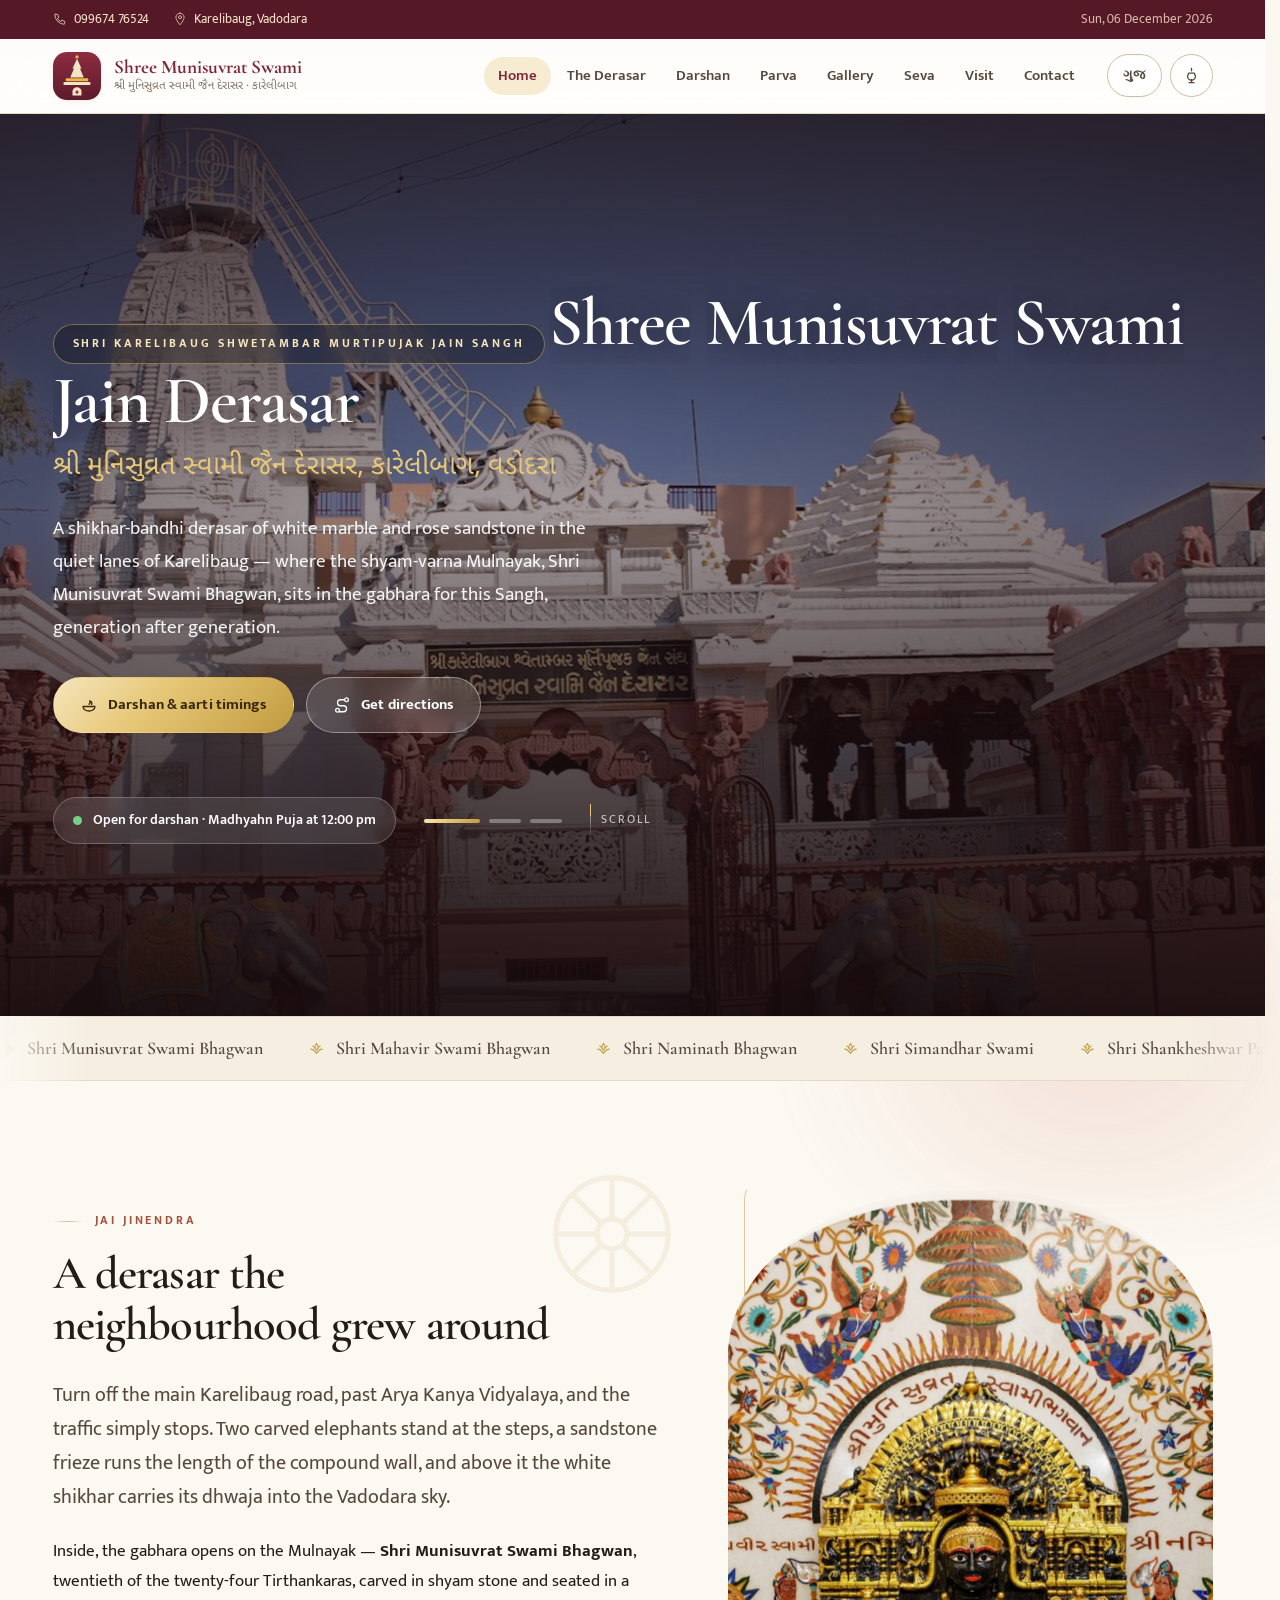
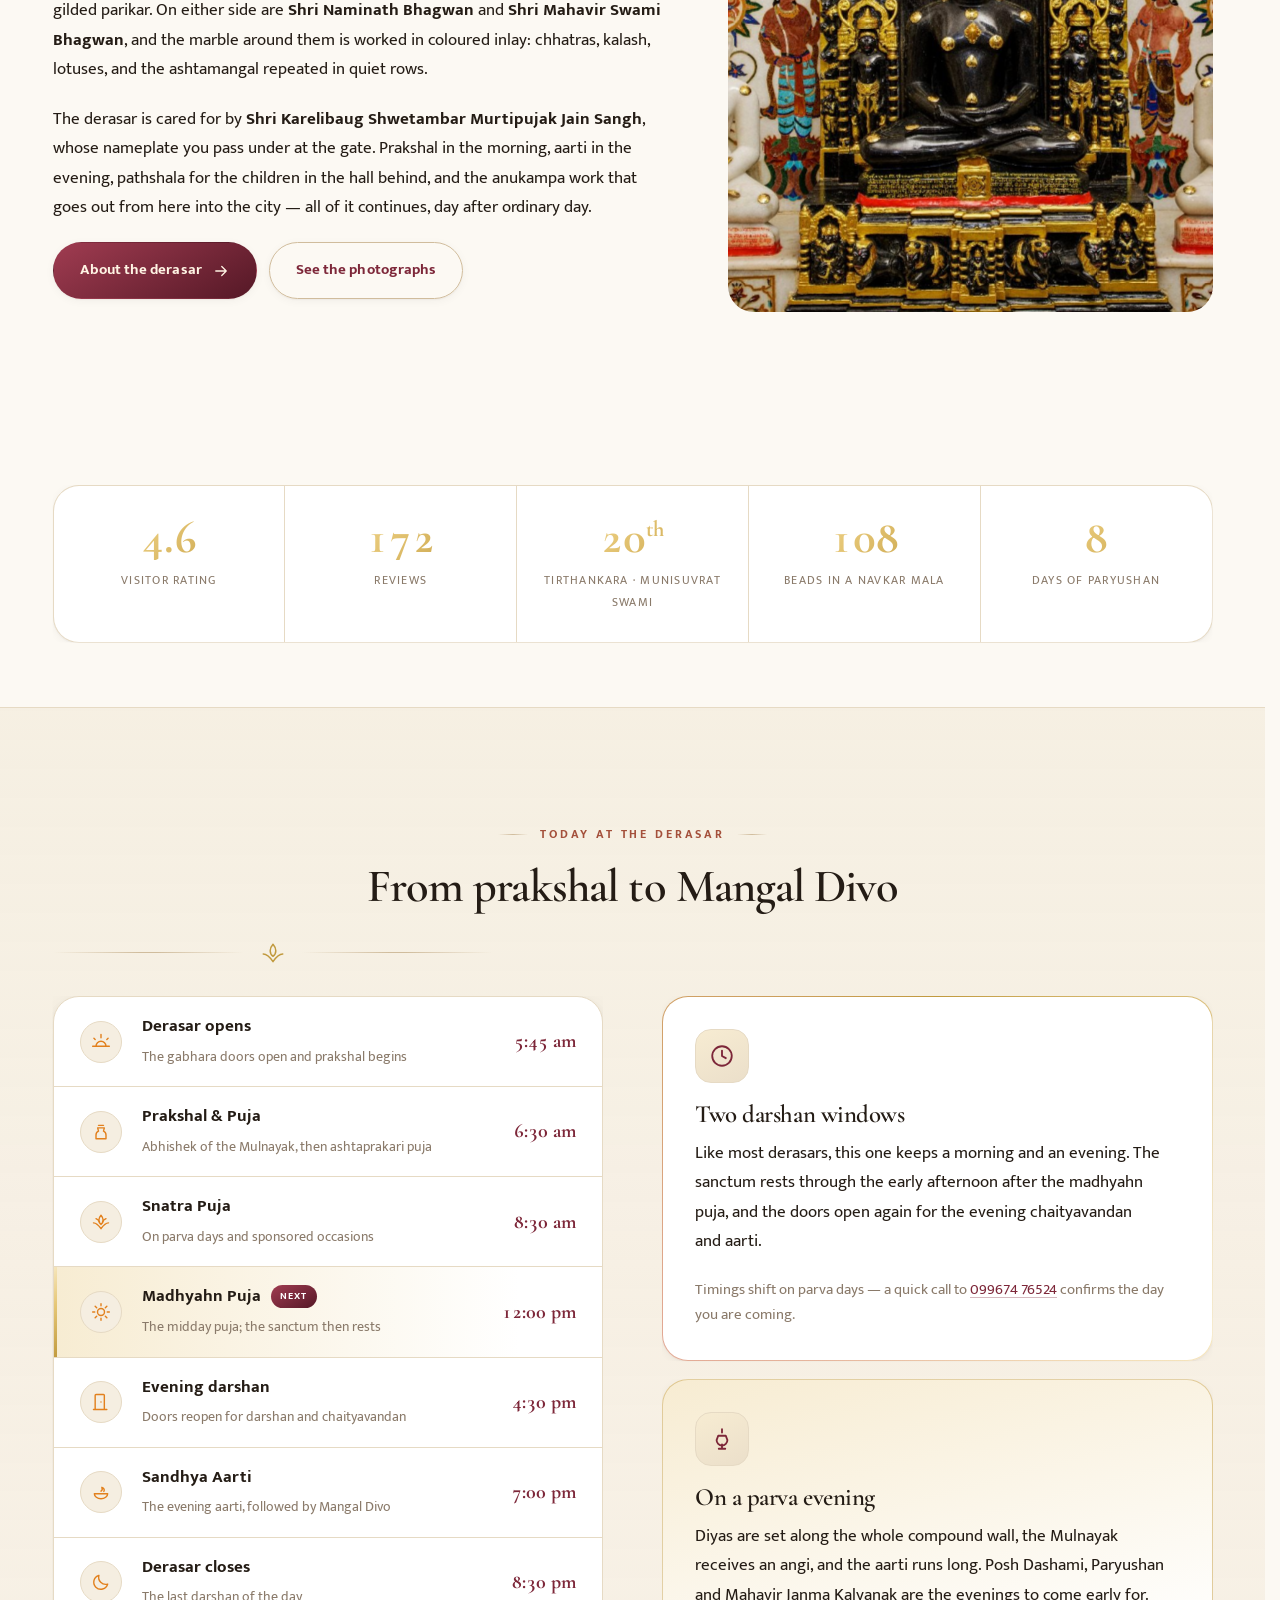
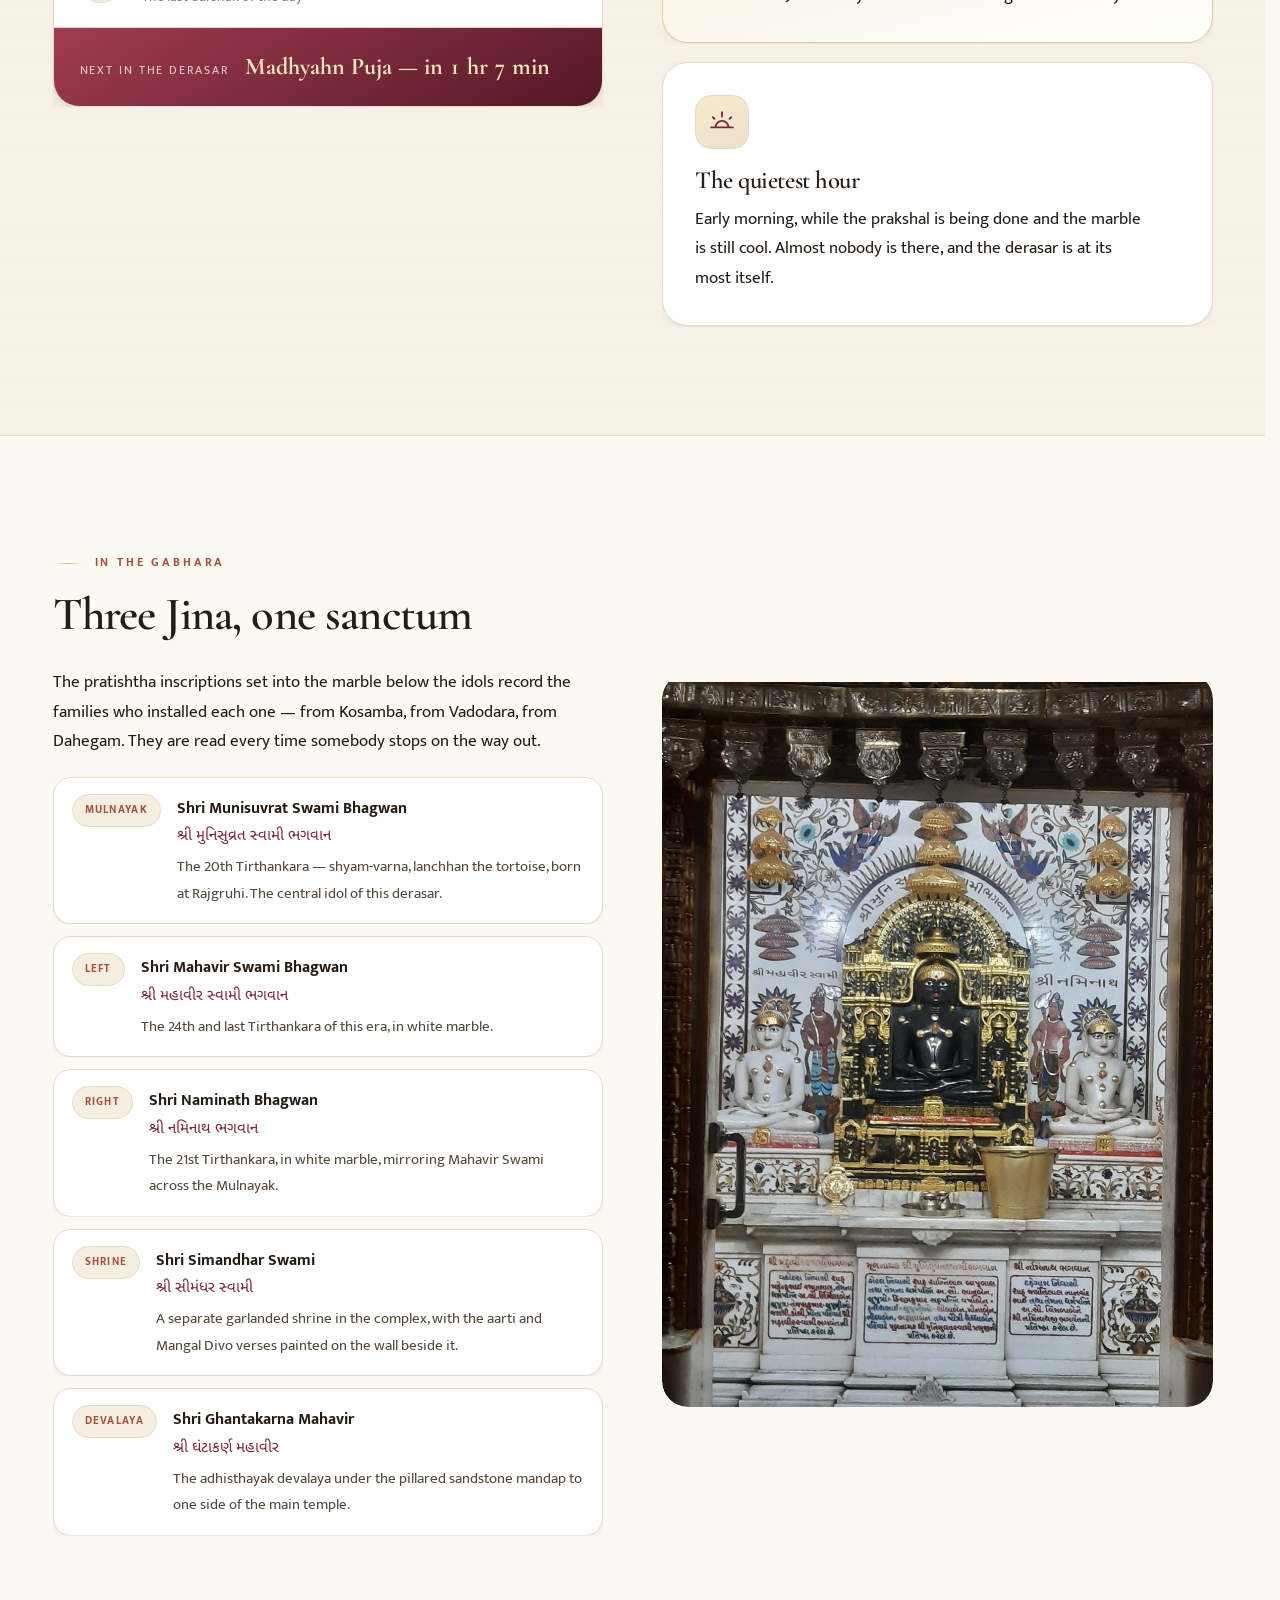
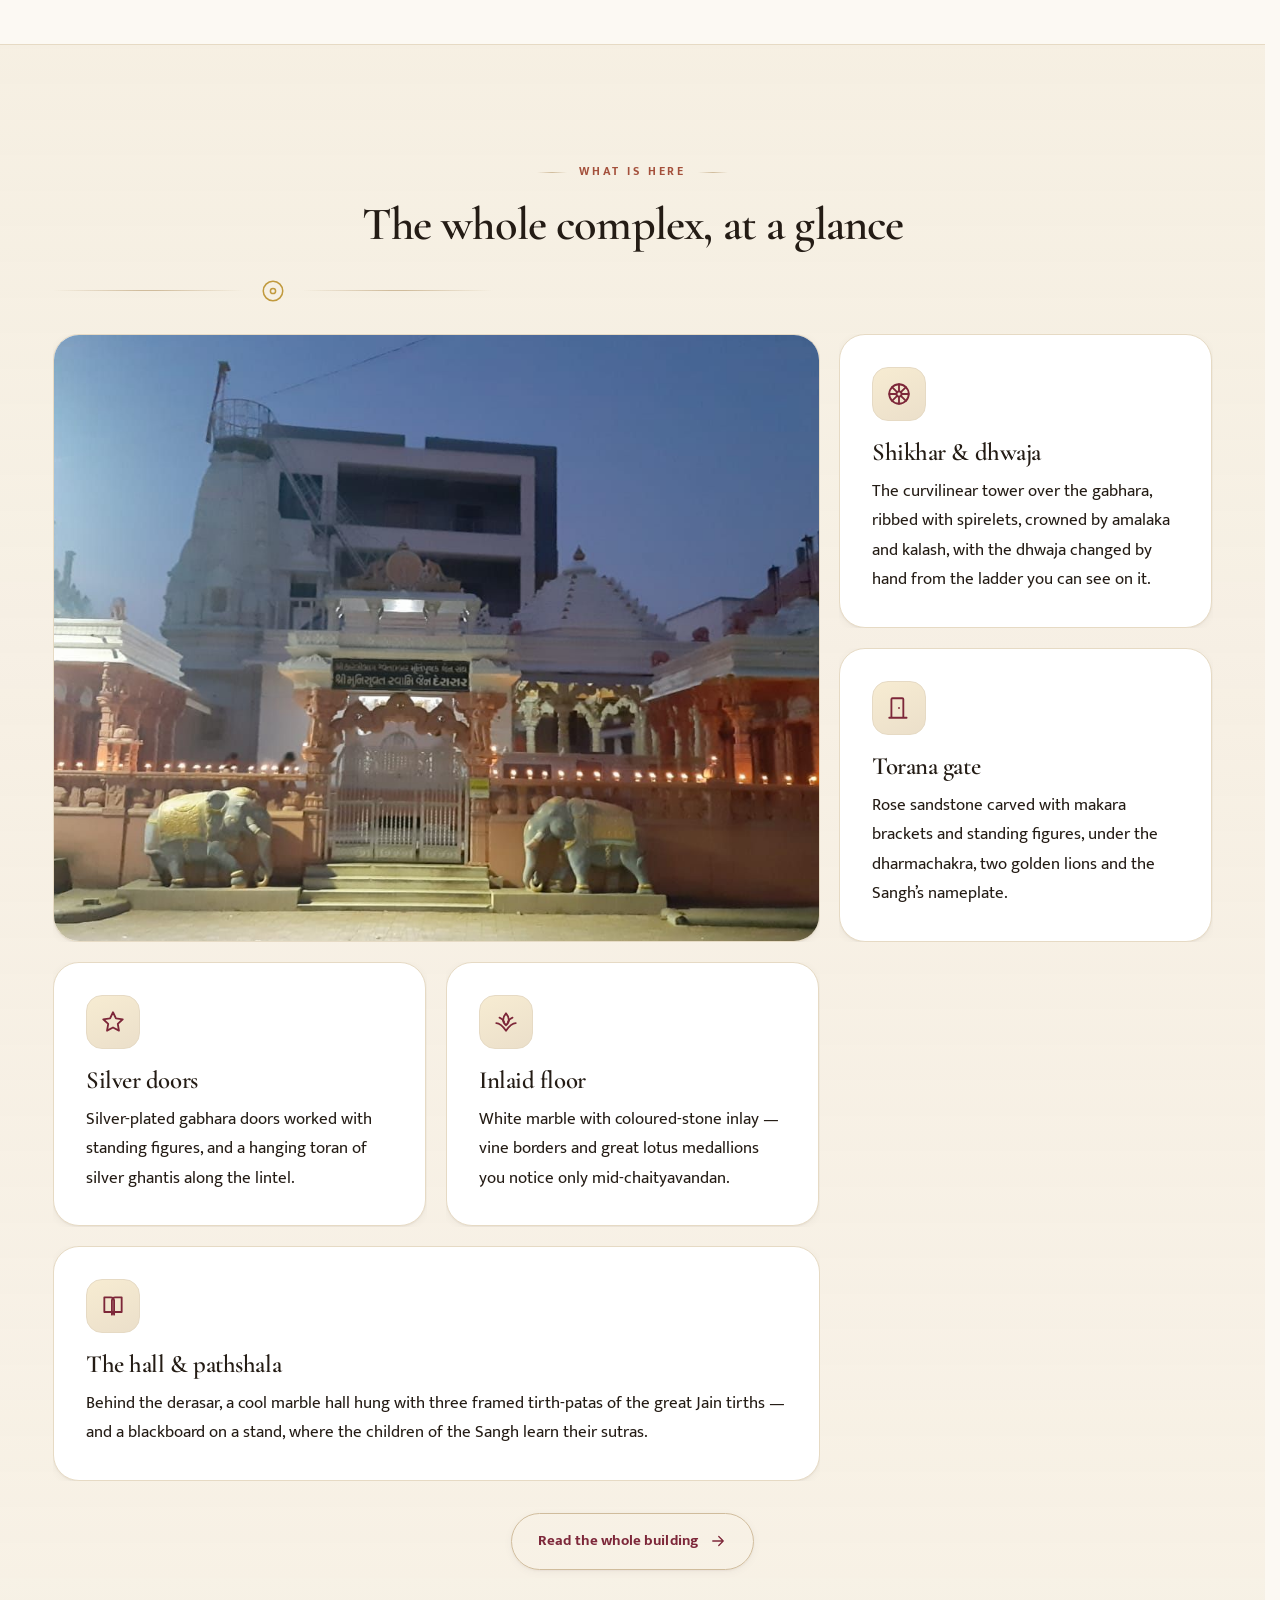
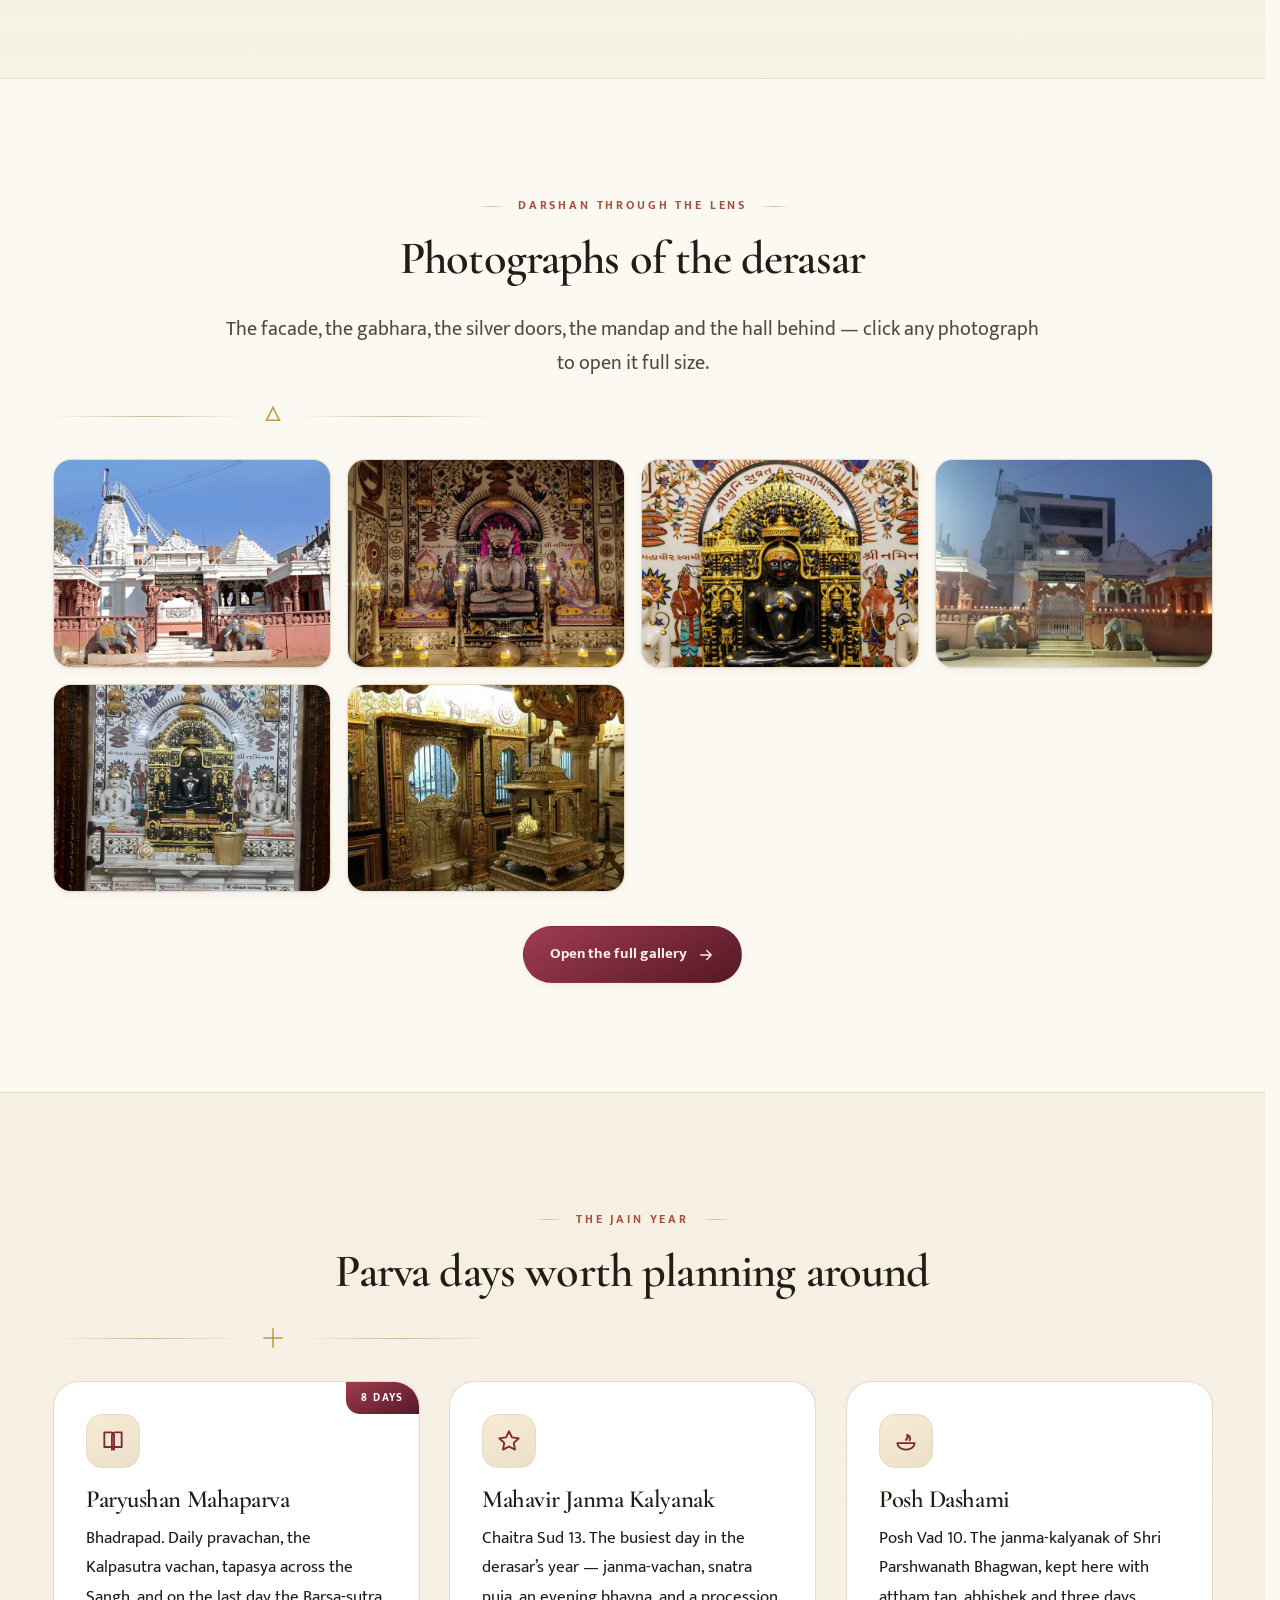
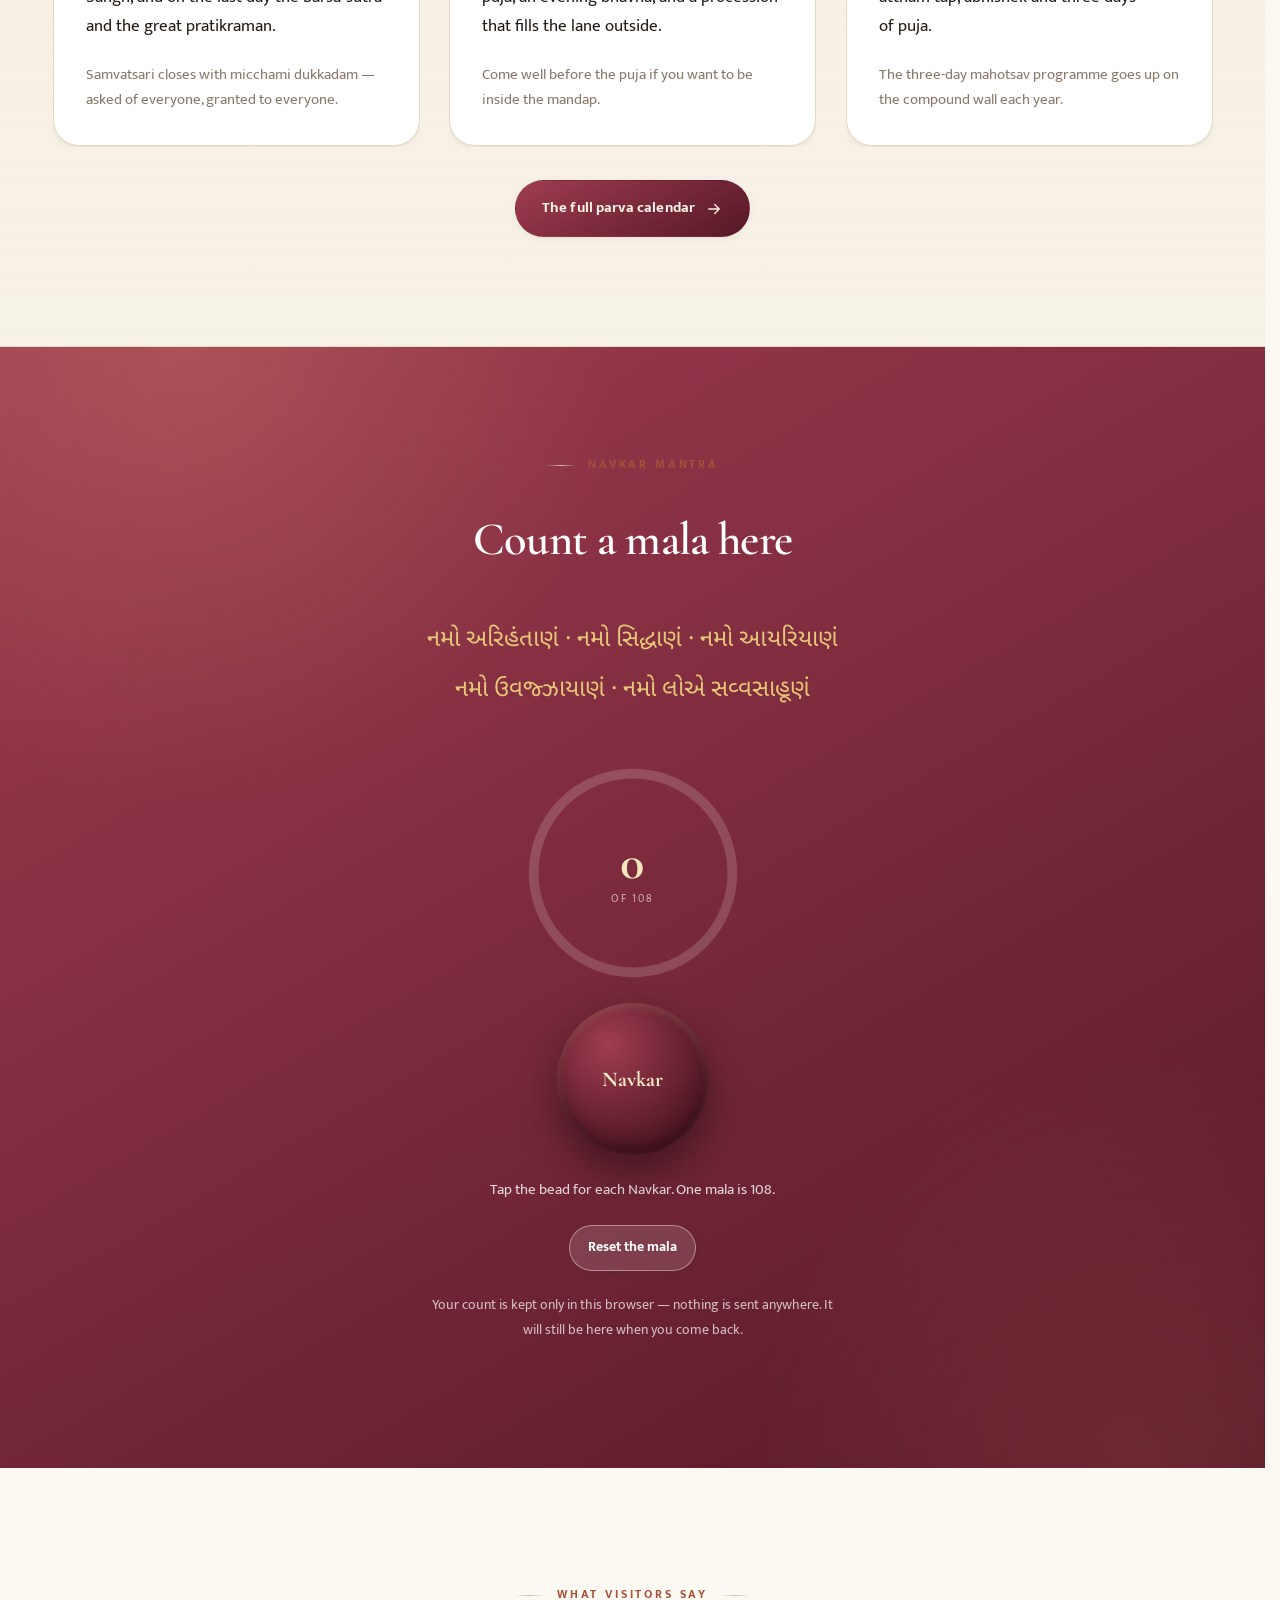
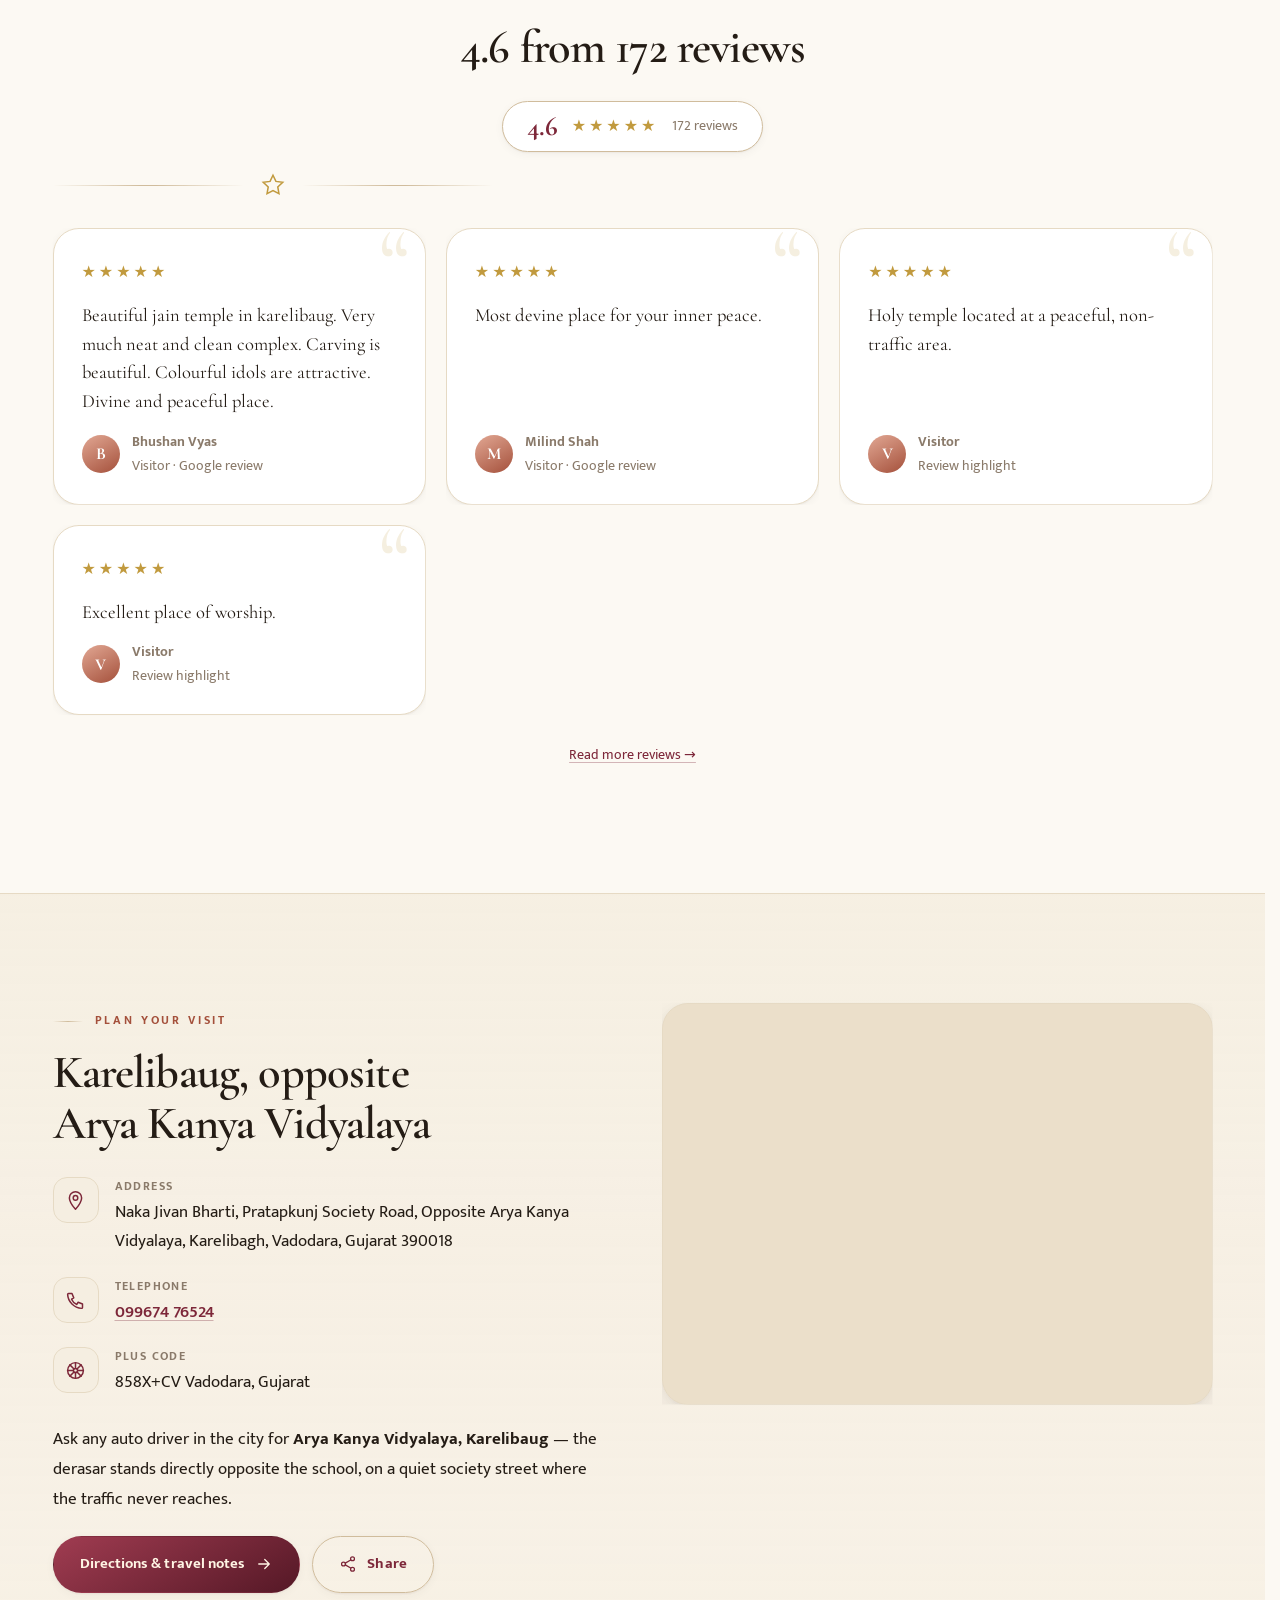
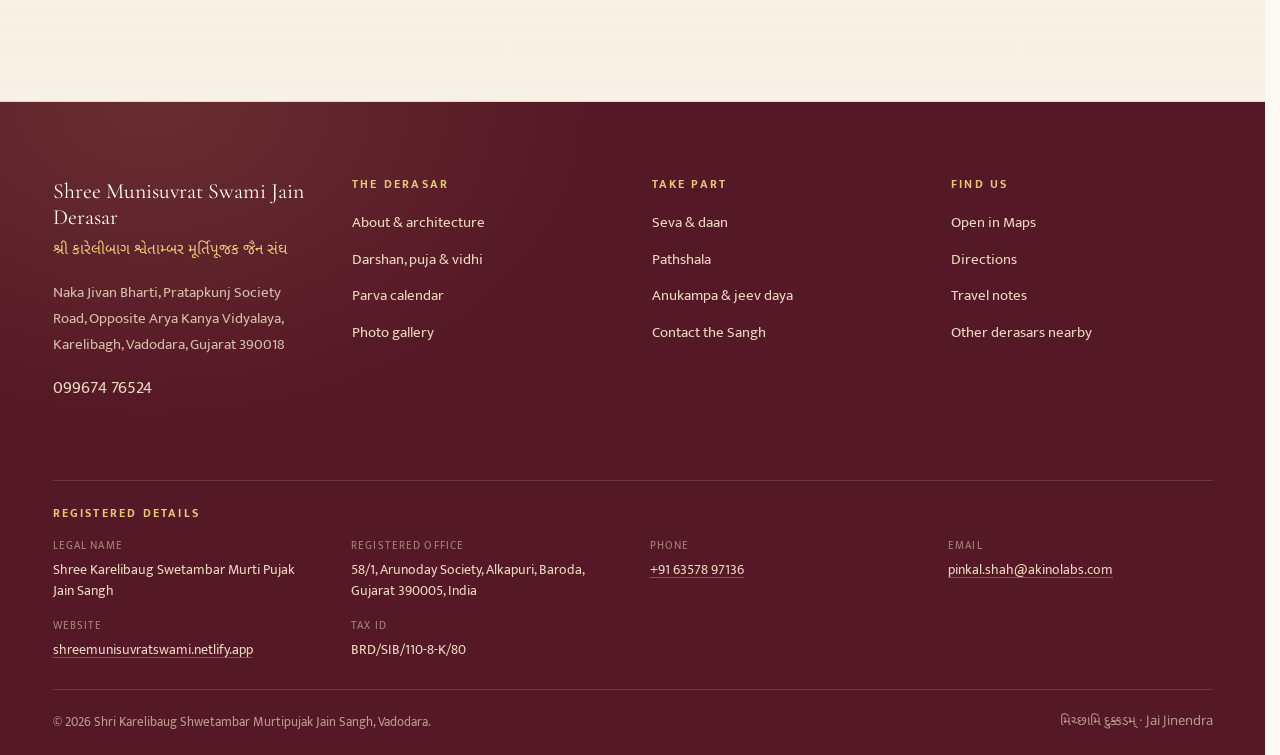
==== commit 522ea9a4: "Add the Sangh's registered business details to the footer Legal name, registered office, business ph" ====
--- a/index.html
+++ b/index.html
@@ -92,8 +92,9 @@
     </div>
     <div class="wrap hero__inner">
       <span class="hero__eyebrow">Shri Karelibaug Shwetambar Murtipujak Jain Sangh</span>
-      <h1 class="kinetic">Shree Munisuvrat Swami Jain Derasar</h1>
-      <p class="hero__guj gu">શ્રી મુનિસુવ્રત સ્વામી જૈન દેરાસર, કારેલીબાગ, વડોદરા</p>
+      <h1 class="kinetic">Shree Munisuvrat Swami<br>Jain Derasar</h1>
+      <p class="hero__guj gu" data-en>શ્રી મુનિસુવ્રત સ્વામી જૈન દેરાસર, કારેલીબાગ, વડોદરા</p>
+      <p class="hero__guj" data-gu>Karelibaug, Vadodara · Gujarat 390018</p>
       <p class="hero__lede">A shikhar-bandhi derasar of white marble and rose sandstone in the quiet lanes of Karelibaug — where the shyam-varna Mulnayak, Shri Munisuvrat Swami Bhagwan, sits in the gabhara for this Sangh, generation after generation.</p>
       <div class="btn-row">
         <a class="btn btn--gold" href="darshan.html"><i data-icon="diya"></i> Darshan &amp; aarti timings</a>
@@ -399,6 +400,35 @@
         </ul>
       </div>
     </div>
+    <div class="foot-legal">
+      <h4>Registered details</h4>
+      <dl class="legal-grid">
+        <div>
+          <dt>Legal name</dt>
+          <dd>Shree Karelibaug Swetambar Murti Pujak Jain Sangh</dd>
+        </div>
+        <div>
+          <dt>Registered office</dt>
+          <dd>58/1, Arunoday Society, Alkapuri, Baroda, Gujarat 390005, India</dd>
+        </div>
+        <div>
+          <dt>Phone</dt>
+          <dd><a href="tel:+916357897136">+91 63578 97136</a></dd>
+        </div>
+        <div>
+          <dt>Email</dt>
+          <dd><a href="mailto:pinkal.shah@akinolabs.com">pinkal.shah@akinolabs.com</a></dd>
+        </div>
+        <div>
+          <dt>Website</dt>
+          <dd><a href="https://shreemunisuvratswami.netlify.app/">shreemunisuvratswami.netlify.app</a></dd>
+        </div>
+        <div>
+          <dt>Tax ID</dt>
+          <dd>BRD/SIB/110-8-K/80</dd>
+        </div>
+      </dl>
+    </div>
     <div class="foot-bottom">
       <span>© <span data-year></span> Shri Karelibaug Shwetambar Murtipujak Jain Sangh, Vadodara.</span>
       <span class="gu">મિચ્છામિ દુક્કડમ્ · Jai Jinendra</span>
@@ -407,6 +437,7 @@
 </footer>
 
 <script src="assets/js/data.js"></script>
+<script src="assets/js/i18n.js"></script>
 <script src="assets/js/site.js"></script>
 </body>
 </html>
--- a/assets/css/style.css
+++ b/assets/css/style.css
@@ -1078,6 +1078,16 @@
   .foot-grid li a:hover { translate: 5px 0; }
   .foot-brand { font-family: var(--f-display); font-size: 1.36rem; color: #fff; margin-bottom: 6px; line-height: 1.2; }
   .foot-guj { font-family: var(--f-guj); font-size: .95rem; color: var(--gold-l); }
+  .foot-legal { border-top: 1px solid rgba(234,216,190,.16); padding-block: 26px 28px; }
+  .foot-legal h4 { color: var(--gold-l); font-size: .76rem; letter-spacing: .18em; text-transform: uppercase; margin-bottom: 16px; }
+  .legal-grid {
+    display: grid; gap: 15px 34px; margin: 0; font-size: .86rem;
+    grid-template-columns: repeat(auto-fit, minmax(min(100%, 230px), 1fr));
+  }
+  .legal-grid dt { color: rgba(234,216,190,.55); font-size: .71rem; letter-spacing: .1em; text-transform: uppercase; margin-bottom: 4px; }
+  .legal-grid dd { margin: 0; line-height: 1.5; }
+  .legal-grid a { text-decoration: underline; text-decoration-color: rgba(234,216,190,.3); text-underline-offset: 3px; }
+
   .foot-bottom {
     border-top: 1px solid rgba(234,216,190,.16); padding-block: 20px;
     display: flex; flex-wrap: wrap; gap: 10px 26px; align-items: center; justify-content: space-between;
